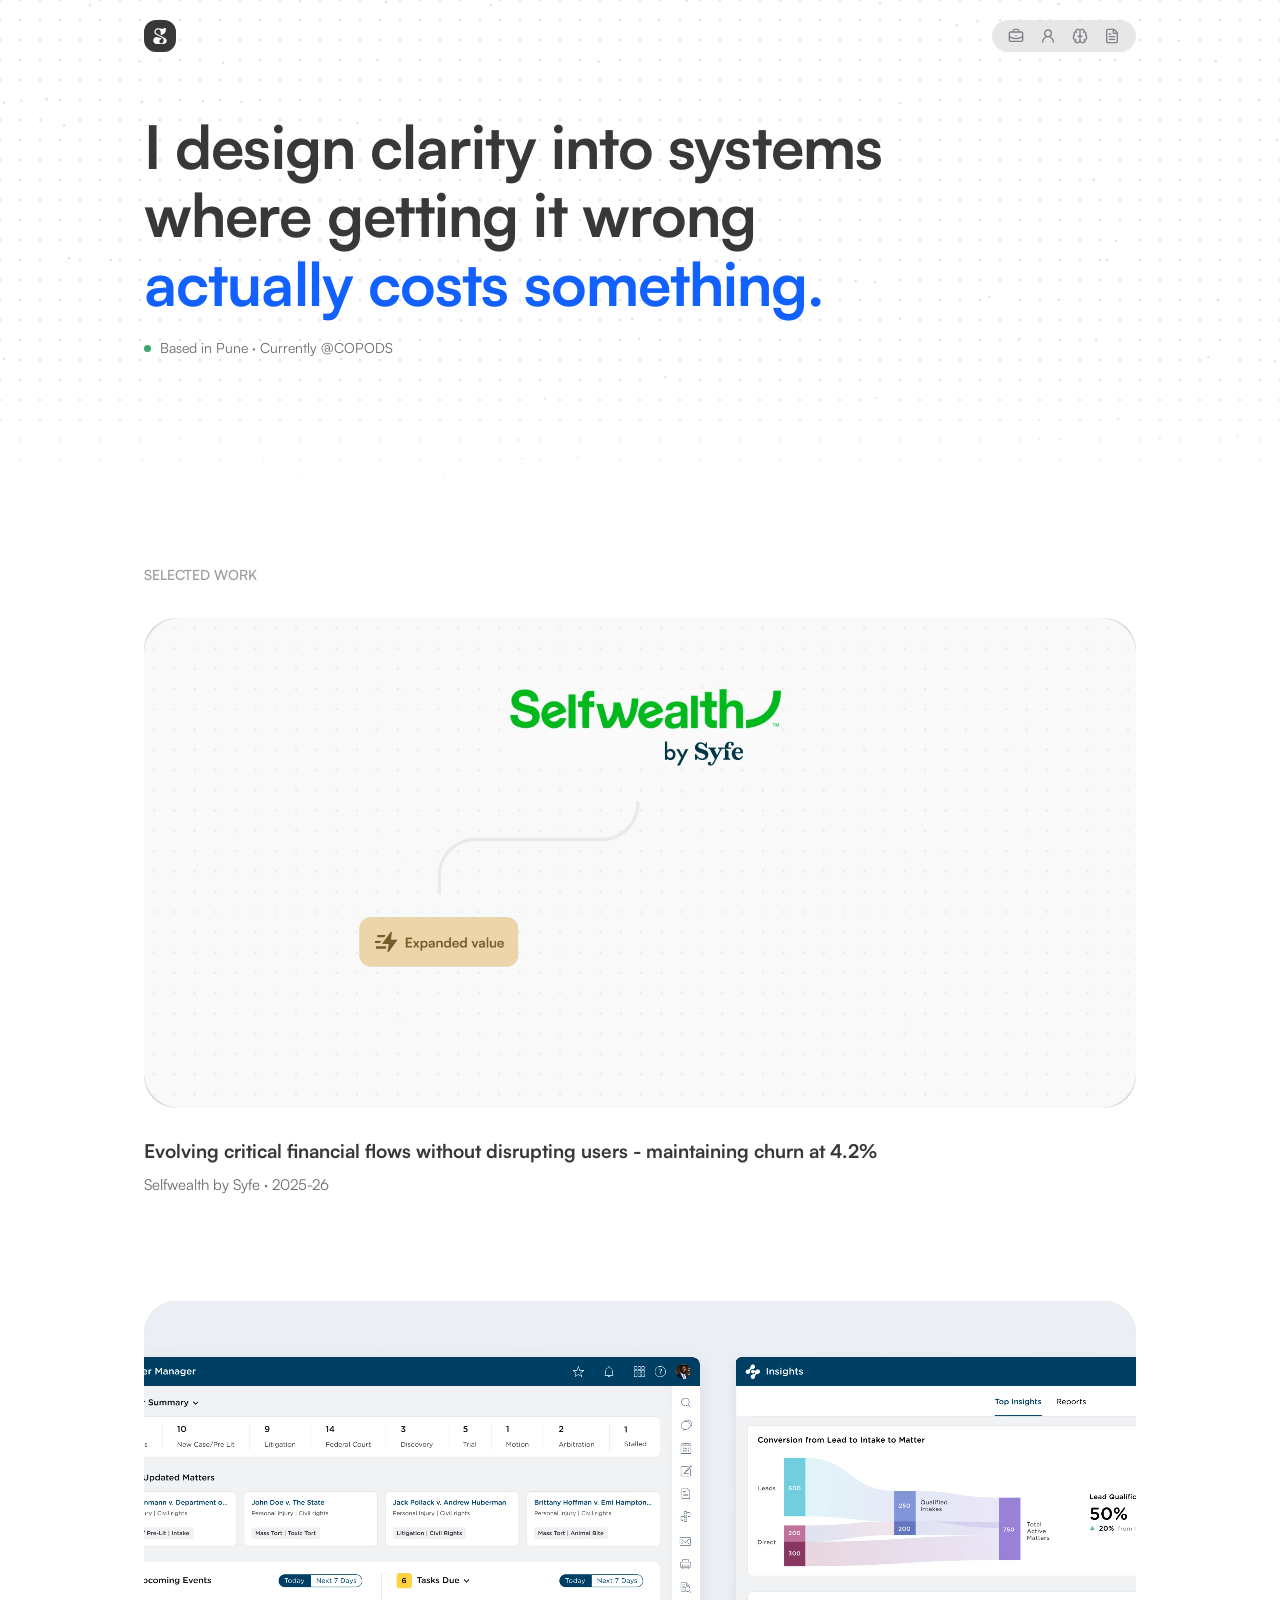
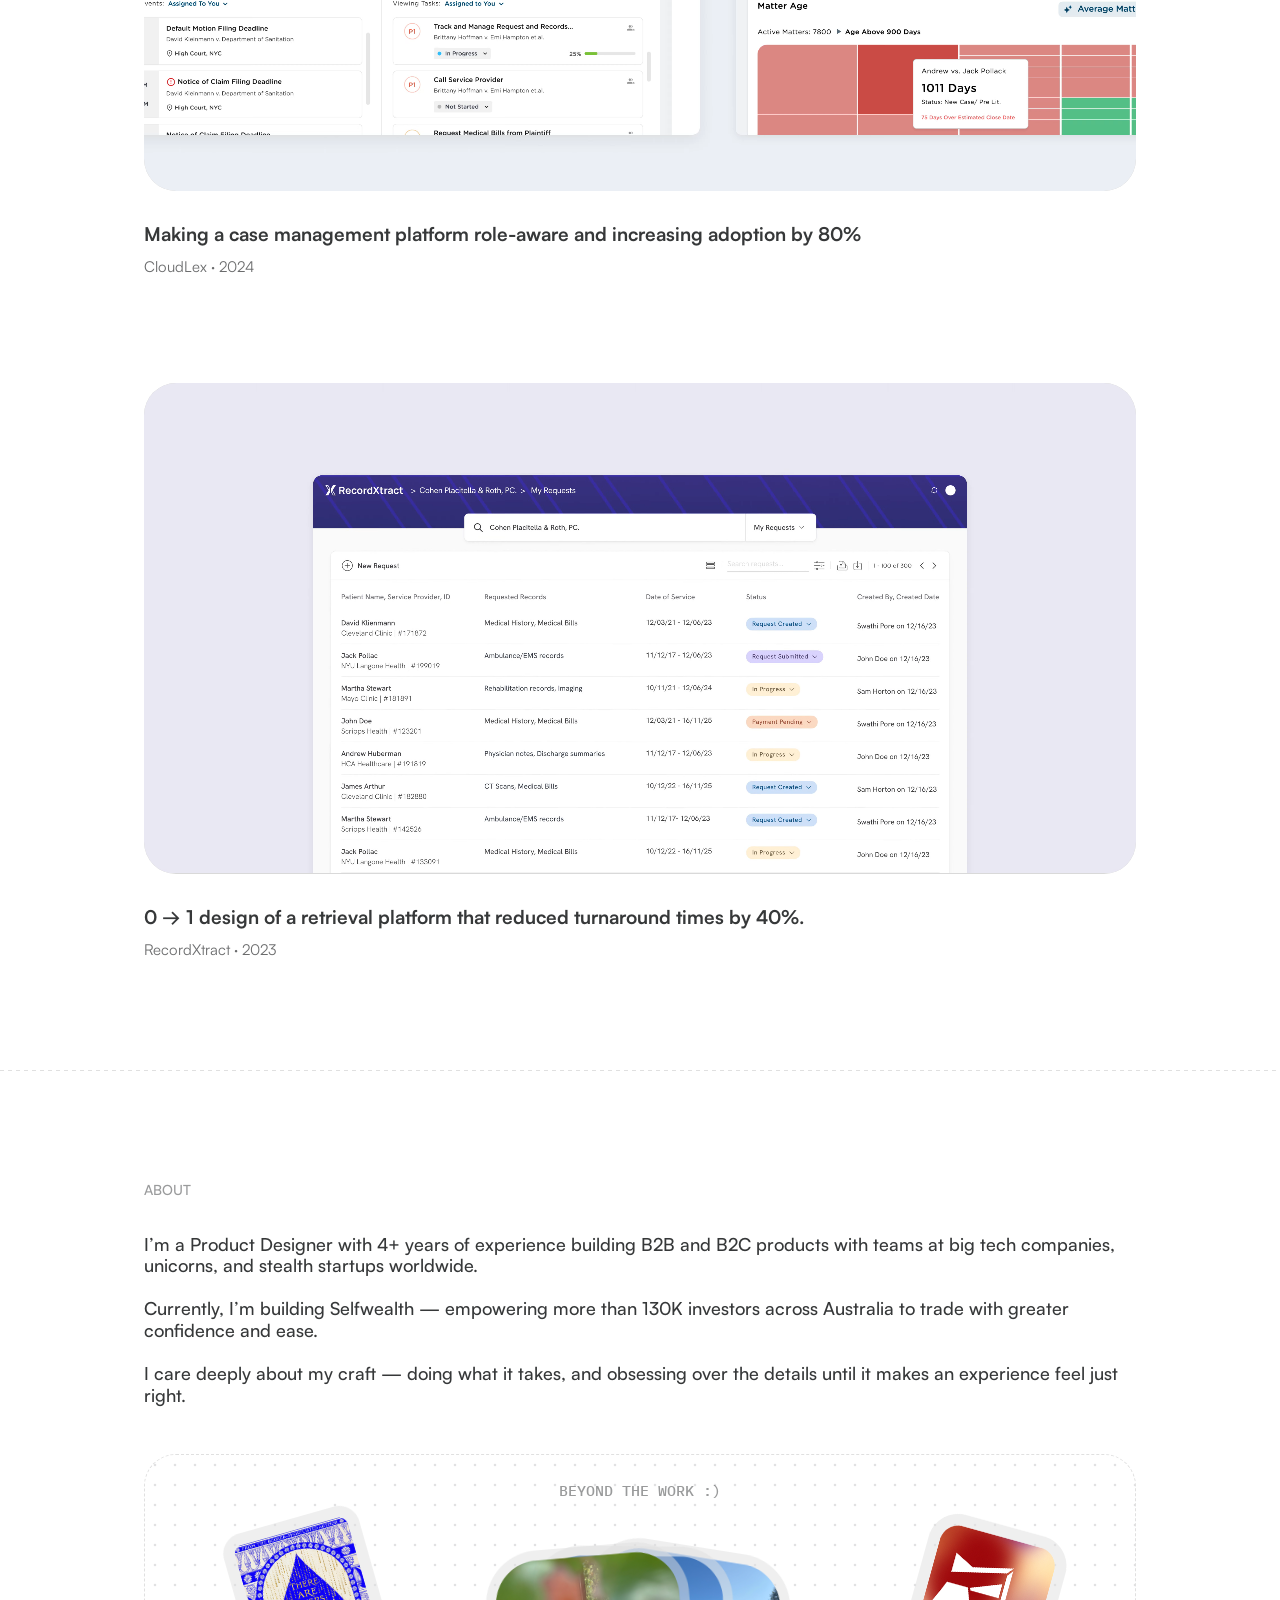
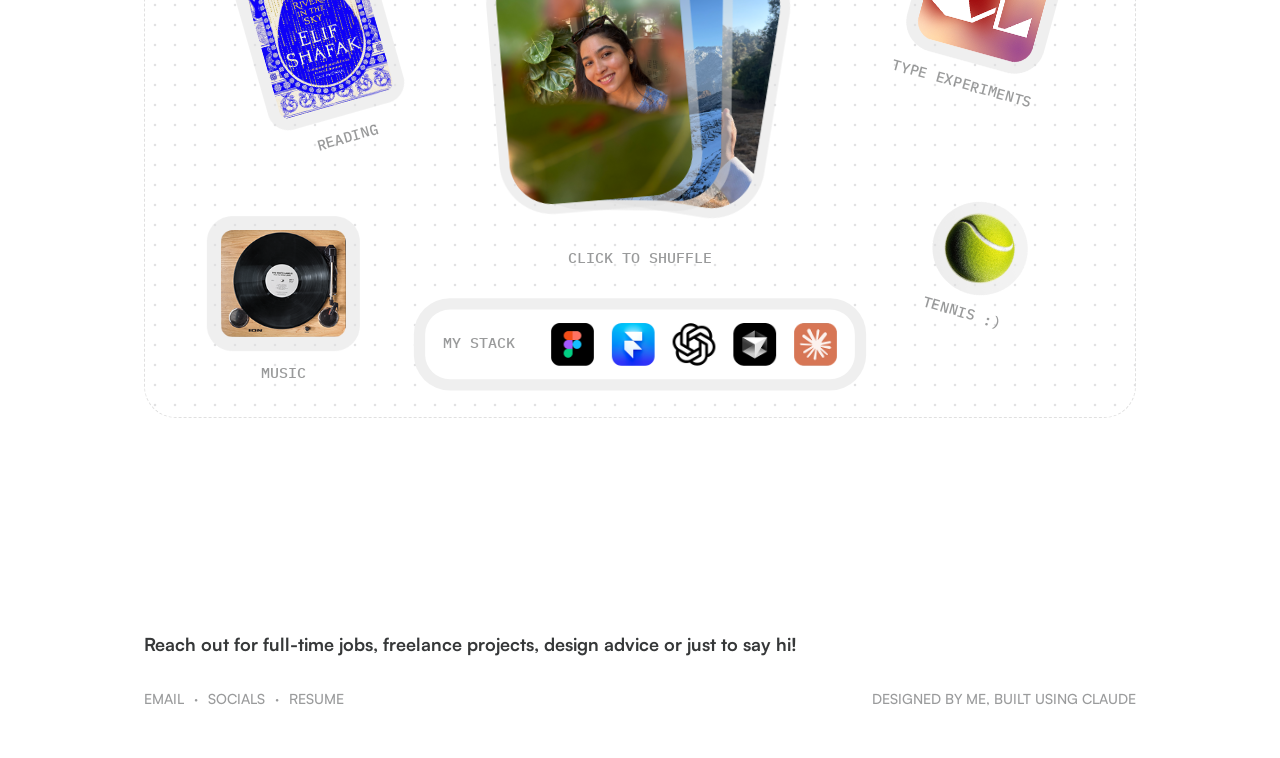
==== index.html @ 1f6ed62f "Initial commit: portfolio site as deployed Snapshot of the static site (index, case studies, beliefs" ====
<!DOCTYPE html>
<html lang="en">
<head>
<meta charset="UTF-8">
<meta name="viewport" content="width=device-width, initial-scale=1.0">
<title>Sumaiya Deshpande — Product Designer</title>
<meta name="description" content="Product designer with 4+ years across WealthTech, LegalTech, Healthcare and Generative AI. Selected work and beliefs.">
<link rel="stylesheet" href="style.css">
<link rel="preconnect" href="https://fonts.googleapis.com">
<link rel="preconnect" href="https://fonts.gstatic.com" crossorigin>
<link href="https://fonts.googleapis.com/css2?family=IBM+Plex+Mono:wght@500&display=swap" rel="stylesheet">
<style>
  /* ---- Hero ---- */
  .hero-field{
    position: relative;
    overflow: hidden;
  }
  #dotfield{
    position: absolute;
    inset: 0;
    width: 100%;
    height: 100%;
    display: block;
    pointer-events: none;
  }
  .hero-field .site-nav,
  .hero{ position: relative; }

  /* 180px bottom padding gives the dot dissolve room to finish in empty space
     above "Selected work" — with the divider gone, the fade IS the section break. */
  .hero{ padding: 40px 0 180px; }

  .hero-headline{
    font-family: var(--font-display);
    font-weight: 700;
    font-size: clamp(34px, 5.2vw, 60px);
    line-height: 1.14;
    letter-spacing: -0.015em;
    animation: hero-in 0.8s var(--ease) 0.55s both;
  }
  @media (max-width: 640px){
    .hero-headline br.force-break{ display: none; }
  }
  .hero-headline .accent-line{ color: var(--accent); }

  .hero-status{
    margin-top: 20px;
    display: flex;
    align-items: center;
    gap: 9px;
    font-family: var(--font-sans);
    font-size: 14px;
    color: var(--ink-secondary);
    animation: hero-in 0.8s var(--ease) 0.72s both;
  }
  .hero-status .dot{
    width: 7px; height: 7px; border-radius: 50%;
    background: var(--status-online);
    flex: none;
    animation: hero-status-pulse 3.2s ease-out 1.6s infinite;
  }

  @keyframes hero-in{
    from{ opacity: 0; transform: translateY(10px); }
    to{ opacity: 1; transform: translateY(0); }
  }
  @keyframes hero-status-pulse{
    0%{ box-shadow: 0 0 0 0 rgba(58,167,109,.5); }
    70%{ box-shadow: 0 0 0 8px rgba(58,167,109,0); }
    100%{ box-shadow: 0 0 0 0 rgba(58,167,109,0); }
  }

  /* ---- Selected work ---- */
  .section{ padding: var(--sp-7) 0; }
  .section-first{ padding-top: 0; }
  /* With the divider gone, .hero's own 180px bottom padding is the section break —
     24px here keeps the dot-field dissolve reading as continuous instead of a big gap. */
  #work.section{ padding-top: 24px; }
  /* Exact spec pulled via get_design_context on node 420:1208 (2026-09-12): the contact
     heading and the footer row below it are one 16px-gapped unit — this section's own
     generic .section bottom padding (108px) was stacking with .site-footer's top padding
     instead. */
  .contact-block.section{ padding-bottom: 0; }
  .section-label{ margin-bottom: var(--sp-4); }

  .work-list{ display: flex; flex-direction: column; gap: 104px; }
  .work-card-media{
    position: relative;
    aspect-ratio: 880 / 435;
    width: 100%;
    border-radius: 32px;
    background: var(--placeholder-bg);
    overflow: hidden;
    transition: transform 0.5s var(--ease);
  }
  a.work-card:hover .work-card-media{ transform: scale(1.01); }
  .work-card-media > svg, .work-card-media > video{ width: 100%; height: 100%; transition: filter 0.4s var(--ease); }
  .work-card-media > video{ display: block; border-radius: 32px; }

  /* NDA-protected work: the cover art blurs on hover with a small badge staying sharp over it —
     reads like one element of the mockup itself got redacted, not a generic overlay. The > svg
     selectors (here and above) matter: without them, this also blurs the lock icon nested
     inside .work-card-nda-badge, since it's an svg too, just not the cover art. */
  .work-card--nda:hover .work-card-media > svg, .work-card--nda:hover .work-card-media > video{ filter: blur(3px); }
  .work-card-nda-badge{
    position: absolute;
    top: 50%; left: 50%;
    transform: translate(-50%, -50%) translateY(6px);
    display: flex; flex-direction: column; align-items: center; gap: 10px;
    padding: 16px 22px;
    background: var(--paper);
    border: 1px solid var(--line-strong);
    border-radius: 14px;
    box-shadow: 0 12px 32px rgba(0,0,0,0.12);
    white-space: nowrap;
    opacity: 0;
    pointer-events: none;
    transition: opacity 0.3s var(--ease), transform 0.3s var(--ease);
  }
  .work-card-nda-badge svg{ width: 18px; height: 18px; color: var(--ink); flex: none; }
  .work-card-nda-badge span{
    font-family: var(--font-sans); font-weight: 700; font-size: 11.5px; letter-spacing: 0.14em;
    text-transform: uppercase; color: var(--ink);
  }
  .work-card--nda:hover .work-card-nda-badge{
    opacity: 1;
    transform: translate(-50%, -50%) translateY(0);
  }
  .work-card-info{ margin-top: 28px; }
  .work-name{
    display: block;
    font-size: 19px;
    font-weight: 700;
    font-family: var(--font-display);
    color: var(--ink);
  }
  .work-outcome{
    font-size: 15px;
    color: var(--ink-secondary);
    margin-top: 6px;
  }
  .work-card.is-soon{ opacity: 0.55; pointer-events: none; }

  /* ---- About ----
     Node 360:3754 (2026-09-06) confirmed this eyebrow at 14px/Medium/ink-50% — now the shared
     .eyebrow base rule (see style.css, node 420:1016) matches this exactly, so no override
     is needed here any more. */
  /* Exact spec pulled via get_design_context on node 360:3758 / 420:413 (2026-09-06,
     2026-09-12): Satoshi Medium, 18px, line-height 1.2, full container width (size-full,
     no line-length cap) — was shipped at 24px/1.5 with a 72ch cap, both bigger/looser and
     narrower than spec. */
  .about-intro p{ color: var(--ink); font-size: 18px; font-weight: 500; line-height: 1.2; }
  .about-intro p + p{ margin-top: 1.2em; }

  /* ---- About board (moodboard panel) ----
     Exact spec pulled via get_design_context on node 420:408 (2026-09-12): an 880x500
     dashed-bordered panel (0.5px #E0E0E0, 32px radius), with photos pinned at exact
     rotations/positions, a "MY STACK" icon pill, and a click-to-shuffle photo stack.
     880/500 is a proportions reference, not a hard cap — same pattern as .work-card-media's
     aspect-ratio:880/435 with width:100%, so this panel fills the full content column exactly
     like the work cards above it, rather than sitting narrower than them past 880px viewports.
     Children are laid out on a fixed 880x500 canvas (matching Figma's own px values exactly)
     and the whole canvas is scaled up/down together via container-query units so it stays
     pixel-faithful in proportion at any rendered width. The interior grid uses the same subtle
     dot pattern as the hero's dot field (small ink dots at low opacity, 20px spacing) rather
     than Figma's literal dashed-line grid — a deliberate deviation, per user request, to feel
     less busy than a continuous dashed grid. */
  .about-board-wrap{
    position: relative;
    margin-top: var(--sp-5);
    width: 100%;
    aspect-ratio: 880 / 500;
    border-radius: 32px;
    border: 0.5px dashed var(--line);
    background-color: var(--paper);
    background-image: url('images/about/dot-tile.svg');
    background-repeat: repeat;
    overflow: hidden;
  }
  .about-board-title{
    position: absolute;
    left: 50%; top: 21.75px;
    transform: translateX(-50%);
    font-family: var(--font-mono);
    font-weight: 500;
    font-size: 13px;
    color: var(--ink);
    opacity: .5;
    text-align: center;
    white-space: nowrap;
  }
  /* Scaled via JS (script.js), not CSS container-query units — cqw inside a transform's
     calc() silently no-ops in some engines, which left the canvas stuck at its native 880px
     width (flush-left in a wider wrap) instead of filling it, throwing every "centered"
     element off by half the leftover gap. A resize-driven inline transform is unambiguous. */
  .about-board{
    position: absolute;
    top: 0; left: 0;
    width: 880px;
    height: 500px;
    transform-origin: top left;
  }
  .about-pin{
    position: absolute;
    display: flex;
    flex-direction: column;
    align-items: center;
    gap: 10px;
  }
  /* These pin photos are pre-styled "sticker" assets (own rounded card + shadow already
     baked in) — no CSS border/radius/crop, shown at their native aspect ratio. Scaling on
     hover works without fighting the pin's own rotate() because the photo itself carries no
     base transform — it just grows within its already-tilted parent's coordinate space. */
  .about-pin-photo{ flex-shrink: 0; transition: transform 0.25s var(--ease); }
  .about-pin-photo img{ display: block; width: 100%; height: auto; }
  .about-pin:hover .about-pin-photo{ transform: scale(1.08); }
  .about-pin-label{
    font-family: var(--font-mono);
    font-weight: 500;
    font-size: 13px;
    color: var(--ink);
    opacity: .5;
    text-align: center;
    white-space: nowrap;
  }

  .about-pin--reading{ left: 67.75px; top: 48.75px; width: 171.133px; height: 216.56px; transform: rotate(-15.84deg); justify-content: flex-end; }
  .about-pin--reading .about-pin-photo{ width: 125px; }

  .about-pin--type{ left: 661.75px; top: -1.25px; width: 180.556px; height: 218.938px; transform: rotate(15.39deg); justify-content: flex-end; }
  .about-pin--type .about-pin-photo{ width: 126px; }

  .about-pin--music{ left: 54.75px; top: 320.75px; }
  .about-pin--music .about-pin-photo{ width: 136px; }

  .about-pin--tennis{ left: 688.75px; top: 299.75px; width: 101.675px; height: 119.623px; transform: rotate(16.29deg); gap: 8px; justify-content: flex-end; }
  .about-pin--tennis .about-pin-photo{ width: 85px; }
  .about-pin--tennis .about-pin-label{ white-space: nowrap; }

  /* Exact spec pulled via get_design_context on node 430:43277 (2026-09-12): all 3 photos fan
     out simultaneously (not a 2-card overlap) at fixed rotations/offsets, with the "PHOTO X/3"
     label reflecting whichever photo currently sits in the front slot. Centered via
     left:50%/transform (not Figma's raw px), matching .about-stack-pill below it. No CSS
     border/radius/crop on the cards — same "already-styled sticker" treatment as the hobby
     pin photos, per direct instruction, overriding Figma's own border-and-crop spec (which
     was authored around a different, unstyled source asset).
     Figma positions the OUTER (larger, unrotated) bounding box at each left/top, then centers
     the smaller true-size card inside it before rotating — collapsing that into "position the
     card itself at left/top" (what shipped first) visually exaggerates the fan, since a wider
     box rotated the same number of degrees swings its corners further. This reinstates that
     nested outer-box + centered-inner-card structure with Figma's exact numbers, matching the
     established pattern for every other rotated element on this site. */
  .about-photo-stack{
    position: absolute;
    left: 50%; top: 53px;
    transform: translateX(-50%);
    display: flex; flex-direction: column; align-items: center; gap: 4px;
    background: none; border: none; padding: 0; margin: 0;
    font: inherit; cursor: pointer;
  }
  .about-photo-stack-cards{ position: relative; width: 302px; height: 292px; }
  /* Each card keeps a fixed photo identity (data-photo, set once in HTML) and simply carries a
     different slot class over time — shuffling re-assigns which element has --front/--mid/--back
     rather than swapping the img src underneath a fixed set of slots. Because left/top/width/
     height/rotate are all real transitions here, that class swap makes the actual card glide
     to its new slot (and the mover-to-front one naturally passes over the others, the
     mover-to-back one naturally passes under, since z-index flips the instant the class
     changes) — a real physical reorder instead of an in-place wobble over a src swap, which
     also sidesteps a specificity bug the wobble had: :hover (3 class-selectors) beat the old
     .is-shuffling rule (2 class-selectors) while the cursor stayed over the button, so the
     shuffle pose only appeared once the pointer moved away — a delayed "bounce" that had
     nothing to do with the actual click. Hover here is just a plain scale, so it can't collide. */
  .about-photo-stack-card{
    position: absolute;
    display: flex; align-items: center; justify-content: center;
    transition: left 0.5s var(--ease), top 0.5s var(--ease), width 0.5s var(--ease), height 0.5s var(--ease);
  }
  .about-photo-stack-card img{
    display: block;
    transform: rotate(var(--rotate));
    transition: transform 0.5s var(--ease);
  }
  .about-photo-stack-card--front{ left: 0px; top: 7.21px; width: 220.935px; height: 275.937px; z-index: 3; }
  .about-photo-stack-card--front img{ width: 180.645px; --rotate: -4.77deg; }
  .about-photo-stack-card--mid{ left: 41px; top: 13.99px; width: 203.043px; height: 262.547px; z-index: 2; }
  .about-photo-stack-card--mid img{ width: 180.645px; --rotate: 0.67deg; }
  .about-photo-stack-card--back{ left: 63.09px; top: 0; width: 239.222px; height: 291.458px; z-index: 1; }
  .about-photo-stack-card--back img{ width: 182.609px; --rotate: 9.13deg; }
  .about-photo-stack:hover .about-photo-stack-card img{ transform: rotate(var(--rotate)) scale(1.03); }

  .about-stack-pill{
    position: absolute;
    left: 50%; top: 393.75px;
    transform: translateX(-50%);
    display: flex; align-items: center; gap: 32px;
    background: var(--paper);
    border: 10px solid rgba(224,224,224,.5);
    border-radius: 32px;
    padding: 12px 16px;
  }
  .about-stack-icons{ display: flex; align-items: center; gap: 16px; }
  .about-stack-icon-wrap{ width: 38px; height: 38px; flex-shrink: 0; display: block; transition: transform 0.2s var(--ease); }
  .about-stack-icon-wrap img{ display: block; width: 100%; height: 100%; }
  .about-stack-icon-wrap:hover{ transform: scale(1.12); }

  @media (max-width: 640px){
    .about-board-wrap{ aspect-ratio: 3 / 4; }
    .about-board{ top: 50%; margin-top: -250px; }
  }
</style>
</head>
<body>

<div class="hero-field">
<canvas id="dotfield" aria-hidden="true"></canvas>

<nav class="site-nav">
  <div class="wrap site-nav-inner">
  <a class="site-logo" href="index.html" aria-label="Sumaiya Deshpande — Home">
    <svg width="32" height="32" viewBox="0 0 32 32" fill="none" aria-hidden="true"><rect width="32" height="32" rx="12" fill="#363839"></rect><path d="M21.8545 8H19.7681C19.5183 8 19.4243 8.32693 19.6359 8.45962C19.8637 8.60244 19.7345 8.95493 19.4684 8.91672L14.41 8.1906C10.4739 7.70347 8.83404 13.0648 12.3692 14.8629L18.0747 17.7649C19.593 18.5371 20.1498 20.4269 19.2929 21.899L18.9988 22.4042C18.6499 23.0036 18.0087 23.3723 17.3152 23.3723C15.3957 23.3723 14.6331 20.8892 16.2218 19.8119L17.4304 18.9923C17.729 18.7898 17.6519 18.3302 17.3036 18.2362L13.5926 17.2346C11.405 16.6442 9.25351 18.292 9.25351 20.5579C9.25351 22.4589 10.7946 24 12.6957 24H19.5456C20.9242 24 22.1479 23.1172 22.5827 21.8089C23.0832 20.3029 22.4045 18.6576 20.9878 17.9425L14.129 14.4804L12.8562 13.7491C11.9553 13.2313 11.5022 12.1826 11.7429 11.1717C11.9724 10.2078 12.7827 9.49208 13.7675 9.38333L13.8785 9.37107C15.2969 9.21444 16.5592 10.2727 16.6526 11.6966L16.8398 14.5528C16.8543 14.7745 17.039 14.9488 17.2605 14.9316C19.8708 14.7283 21.9156 12.5275 21.8797 9.86479L21.8545 8Z" fill="white"></path></svg>
  </a>
  <div class="nav-pill">
    <a href="index.html#work" aria-label="Work">
      <svg width="16" height="16" viewBox="0 0 16 16" fill="none" aria-hidden="true"><path d="M8.00006 7.99792H8.00673M10.6667 3.99792V2.66458C10.6667 2.31096 10.5263 1.97182 10.2762 1.72177C10.0262 1.47173 9.68702 1.33125 9.3334 1.33125H6.66673C6.31311 1.33125 5.97397 1.47173 5.72392 1.72177C5.47387 1.97182 5.3334 2.31096 5.3334 2.66458V3.99792M14.6667 8.66458C12.6886 9.97057 10.3704 10.6668 8.00006 10.6668C5.6297 10.6668 3.31154 9.97057 1.3334 8.66458M2.66673 3.99792H13.3334C14.0698 3.99792 14.6667 4.59487 14.6667 5.33125V11.9979C14.6667 12.7343 14.0698 13.3313 13.3334 13.3313H2.66673C1.93035 13.3313 1.3334 12.7343 1.3334 11.9979V5.33125C1.3334 4.59487 1.93035 3.99792 2.66673 3.99792Z" stroke="#7F8188" stroke-width="1.33333" stroke-linecap="round" stroke-linejoin="round"></path></svg>
    </a>
    <a href="index.html#about" aria-label="About">
      <svg width="16" height="16" viewBox="0 0 16 16" fill="none" aria-hidden="true"><path d="M8.00003 8.66667C9.84098 8.66667 11.3334 7.17428 11.3334 5.33333C11.3334 3.49238 9.84098 2 8.00003 2C6.15908 2 4.6667 3.49238 4.6667 5.33333C4.6667 7.17428 6.15908 8.66667 8.00003 8.66667ZM8.00003 8.66667C9.41452 8.66667 10.7711 9.22857 11.7713 10.2288C12.7715 11.229 13.3334 12.5855 13.3334 14M8.00003 8.66667C6.58554 8.66667 5.22899 9.22857 4.2288 10.2288C3.2286 11.229 2.6667 12.5855 2.6667 14" stroke="#7F8188" stroke-width="1.33333" stroke-linecap="round" stroke-linejoin="round"></path></svg>
    </a>
    <a href="beliefs.html" aria-label="Beliefs">
      <svg width="16" height="16" viewBox="0 0 16 16" fill="none" aria-hidden="true"><path d="M7.99985 11.998V3.33134M7.99985 11.998C8.00024 12.3625 8.07535 12.7231 8.22054 13.0574C8.36573 13.3917 8.57793 13.6927 8.84401 13.9418C9.1101 14.191 9.42443 14.3829 9.76759 14.5057C10.1108 14.6286 10.4755 14.6798 10.8392 14.6562C11.2029 14.6326 11.558 14.5347 11.8824 14.3685C12.2068 14.2023 12.4937 13.9714 12.7253 13.69C12.957 13.4086 13.1285 13.0826 13.2293 12.7324C13.33 12.3821 13.3579 12.0148 13.3112 11.6533M7.99985 11.998C7.99946 12.3625 7.92435 12.7231 7.77916 13.0574C7.63397 13.3917 7.42178 13.6927 7.15569 13.9418C6.8896 14.191 6.57527 14.3829 6.23211 14.5057C5.88895 14.6286 5.52423 14.6798 5.1605 14.6562C4.79677 14.6326 4.44174 14.5347 4.11733 14.3685C3.79292 14.2023 3.50603 13.9714 3.27437 13.69C3.04272 13.4086 2.87121 13.0826 2.77044 12.7324C2.66968 12.3821 2.6418 12.0148 2.68852 11.6533M7.99985 3.33134C7.99984 3.02455 8.0704 2.72188 8.20608 2.44673C8.34176 2.17158 8.53891 1.93133 8.7823 1.74457C9.02568 1.55781 9.30877 1.42954 9.60965 1.36968C9.91054 1.30983 10.2212 1.32 10.5175 1.3994C10.8138 1.4788 11.0879 1.62531 11.3186 1.82759C11.5492 2.02987 11.7302 2.2825 11.8476 2.56593C11.965 2.84937 12.0156 3.15601 11.9956 3.46213C11.9755 3.76826 11.8853 4.06566 11.7319 4.33134M7.99985 3.33134C7.99986 3.02455 7.9293 2.72188 7.79362 2.44673C7.65795 2.17158 7.46079 1.93133 7.21741 1.74457C6.97402 1.55781 6.69094 1.42954 6.39005 1.36968C6.08916 1.30983 5.77854 1.32 5.48221 1.3994C5.18588 1.4788 4.91179 1.62531 4.68114 1.82759C4.45049 2.02987 4.26946 2.2825 4.15207 2.56593C4.03468 2.84937 3.98406 3.15601 4.00414 3.46213C4.02422 3.76826 4.11445 4.06566 4.26785 4.33134M9.99985 8.66467C9.42305 8.49606 8.91641 8.14509 8.55585 7.66434C8.19529 7.18359 8.00021 6.59894 7.99985 5.998C7.99949 6.59894 7.80442 7.18359 7.44385 7.66434C7.08329 8.14509 6.57665 8.49606 5.99985 8.66467M11.9979 3.41467C12.3897 3.51543 12.7535 3.70404 13.0617 3.96621C13.3699 4.22839 13.6144 4.55725 13.7766 4.9279C13.9389 5.29855 14.0147 5.70127 13.9983 6.10555C13.9818 6.50983 13.8736 6.90507 13.6819 7.26134M11.9999 11.998C12.5869 11.998 13.1574 11.8043 13.6231 11.4469C14.0888 11.0896 14.4236 10.5885 14.5755 10.0215C14.7275 9.45453 14.6881 8.85324 14.4634 8.31092C14.2388 7.76859 13.8415 7.31553 13.3332 7.02201M3.99985 11.998C3.41285 11.998 2.84226 11.8043 2.37656 11.4469C1.91087 11.0896 1.5761 10.5885 1.42417 10.0215C1.27224 9.45453 1.31164 8.85324 1.53626 8.31092C1.76088 7.76859 2.15817 7.31553 2.66652 7.02201M4.00185 3.41467C3.60999 3.51543 3.24619 3.70404 2.93801 3.96621C2.62982 4.22839 2.38534 4.55725 2.22308 4.9279C2.06082 5.29855 1.98502 5.70127 2.00144 6.10555C2.01786 6.50983 2.12606 6.90507 2.31785 7.26134" stroke="#7F8188" stroke-width="1.33333" stroke-linecap="round" stroke-linejoin="round"></path></svg>
    </a>
    <a href="resume.pdf" target="_blank" rel="noopener" aria-label="Resume">
      <svg width="16" height="16" viewBox="0 0 16 16" fill="none" aria-hidden="true"><path d="M9.33327 1.33125H3.99994C3.64631 1.33125 3.30717 1.47173 3.05713 1.72178C2.80708 1.97182 2.6666 2.31096 2.6666 2.66459V13.3313C2.6666 13.6849 2.80708 14.024 3.05713 14.2741C3.30717 14.5241 3.64631 14.6646 3.99994 14.6646H11.9999C12.3536 14.6646 12.6927 14.5241 12.9427 14.2741C13.1928 14.024 13.3333 13.6849 13.3333 13.3313V5.33125M9.33327 1.33125C9.5443 1.33091 9.75332 1.37232 9.94829 1.4531C10.1433 1.53388 10.3203 1.65242 10.4693 1.80192L12.8613 4.19392C13.0112 4.34292 13.13 4.52015 13.2111 4.71536C13.2921 4.91057 13.3336 5.1199 13.3333 5.33125M9.33327 1.33125V4.66459C9.33327 4.8414 9.40351 5.01097 9.52853 5.13599C9.65356 5.26101 9.82312 5.33125 9.99994 5.33125L13.3333 5.33125M6.6666 5.99792H5.33327M10.6666 8.66459H5.33327M10.6666 11.3313H5.33327" stroke="#7F8188" stroke-width="1.33333" stroke-linecap="round" stroke-linejoin="round"></path></svg>
    </a>
  </div>
  </div>
</nav>

<header class="hero" id="hero">
  <div class="wrap">
    <h1 class="hero-headline">I design clarity into systems <br class="force-break">where getting it wrong <br class="force-break"><span class="accent-line">actually costs something.</span></h1>
    <div class="hero-status">
      <span class="dot" aria-hidden="true"></span>
      <span>Based in Pune &#183; Currently @COPODS</span>
    </div>
  </div>
</header>
</div>

<main>
  <section class="section" id="work">
    <div class="wrap">
      <p class="eyebrow section-label">Selected work</p>

      <div class="work-list">
        <a href="selfwealth.html" class="work-card work-card--nda reveal">
          <div class="work-card-media">
            <video src="videos/selfwealth-intro-animation.webm" autoplay muted loop playsinline preload="auto" aria-hidden="true"></video>
            <span class="work-card-nda-badge" aria-hidden="true">
              <svg viewBox="0 0 24 24" fill="none" xmlns="http://www.w3.org/2000/svg"><rect x="5" y="11" width="14" height="10" rx="2" stroke="currentColor" stroke-width="2"/><path d="M8 11V7a4 4 0 0 1 8 0v4" stroke="currentColor" stroke-width="2"/></svg>
              <span>Under NDA</span>
            </span>
          </div>
          <div class="work-card-info">
            <span class="work-name">Evolving critical financial flows without disrupting users - maintaining churn at 4.2%</span>
            <p class="work-outcome">Selfwealth by Syfe &middot; 2025-26</p>
          </div>
        </a>

        <a href="work-cloudlex.html" class="work-card reveal">
          <div class="work-card-media">
            <video src="videos/cloudlex-intro-splash.webm" autoplay muted loop playsinline preload="auto" aria-hidden="true"></video>
          </div>
          <div class="work-card-info">
            <span class="work-name">Making a case management platform role-aware and increasing adoption by 80%</span>
            <p class="work-outcome">CloudLex &middot; 2024</p>
          </div>
        </a>

        <a href="recordxtract.html" class="work-card reveal">
          <div class="work-card-media">
            <video src="videos/recordxtract-intro-splash.webm" autoplay muted loop playsinline preload="auto" aria-hidden="true"></video>
          </div>
          <div class="work-card-info">
            <span class="work-name">0 → 1 design of a retrieval platform that reduced turnaround times by 40%.</span>
            <p class="work-outcome">RecordXtract &middot; 2023</p>
          </div>
        </a>
      </div>
    </div>
  </section>

  <div class="divider"></div>

  <section class="section" id="about">
    <div class="wrap">
      <p class="eyebrow section-label">About</p>
      <div class="about-intro reveal">
        <p>I&rsquo;m a Product Designer with 4+ years of experience building B2B and B2C products with teams at big tech companies, unicorns, and stealth startups worldwide.</p>
        <p>Currently, I&rsquo;m building Selfwealth — empowering more than 130K investors across Australia to trade with greater confidence and ease.</p>
        <p>I care deeply about my craft — doing what it takes, and obsessing over the details until it makes an experience feel just right.</p>
      </div>
      <div class="about-board-wrap reveal">
        <div class="about-board">
          <p class="about-board-title">BEYOND THE WORK :)</p>

          <div class="about-pin about-pin--reading">
            <div class="about-pin-photo"><img src="images/about/reading-book.png" alt="Book cover: There Are Rivers in the Sky by Elif Shafak" draggable="false"></div>
            <p class="about-pin-label">READING</p>
          </div>

          <div class="about-pin about-pin--type">
            <div class="about-pin-photo"><img src="images/about/type-experiments.png" alt="A type-experiment mark" draggable="false"></div>
            <p class="about-pin-label">TYPE EXPERIMENTS</p>
          </div>

          <div class="about-pin about-pin--music">
            <div class="about-pin-photo"><img src="images/about/music-vinyl.png" alt="A record player" draggable="false"></div>
            <p class="about-pin-label">MUSIC</p>
          </div>

          <div class="about-pin about-pin--tennis">
            <div class="about-pin-photo"><img src="images/about/tennis-photo.png" alt="A tennis ball" draggable="false"></div>
            <p class="about-pin-label">TENNIS :)</p>
          </div>

          <button type="button" class="about-photo-stack" id="aboutPhotoShuffle">
            <span class="about-photo-stack-cards">
              <span class="about-photo-stack-card about-photo-stack-card--back" data-photo="3"><img src="images/about/shuffle-photo-3.png" alt="" draggable="false"></span>
              <span class="about-photo-stack-card about-photo-stack-card--mid" data-photo="2"><img src="images/about/shuffle-photo-2.png" alt="" draggable="false"></span>
              <span class="about-photo-stack-card about-photo-stack-card--front" data-photo="1"><img src="images/about/shuffle-photo-1.png" alt="A personal photo" draggable="false"></span>
            </span>
            <span class="about-pin-label">CLICK TO SHUFFLE</span>
          </button>

          <div class="about-stack-pill">
            <p class="about-pin-label">MY STACK</p>
            <div class="about-stack-icons">
              <span class="about-stack-icon-wrap"><img src="images/about/stack-figma.png" alt="Figma" draggable="false"></span>
              <span class="about-stack-icon-wrap"><img src="images/about/stack-framer.png" alt="Framer" draggable="false"></span>
              <span class="about-stack-icon-wrap"><img src="images/about/stack-chatgpt.png" alt="ChatGPT" draggable="false"></span>
              <span class="about-stack-icon-wrap"><img src="images/about/stack-cursor.png" alt="Cursor" draggable="false"></span>
              <span class="about-stack-icon-wrap"><img src="images/about/stack-claude.png" alt="Claude" draggable="false"></span>
            </div>
          </div>
        </div>
      </div>
    </div>
  </section>

  <section class="section contact-block">
    <div class="wrap">
      <p class="contact-heading reveal">Reach out for full-time jobs, freelance projects, design advice or just to say hi!</p>
    </div>
  </section>
</main>

<footer class="site-footer">
  <div class="wrap">
    <ul class="footer-links">
      <li><a href="mailto:sumaiyadeshpande@gmail.com">Email</a></li>
      <li>·</li>
      <li><a href="https://www.linkedin.com/in/sumaiyadeshpande" target="_blank" rel="noopener">Socials</a></li>
      <li>·</li>
      <li><a href="resume.pdf" target="_blank" rel="noopener">Resume</a></li>
    </ul>
    <p class="footer-note">Designed by me, built using Claude</p>
  </div>
</footer>

<script src="script.js"></script>
</body>
</html>
---- style.css ----
/* Hallmark · pre-emit critique: P5 H4 E4 S5 R4 V4
 * theme: custom (neutral grey accent, dashed-pill nav — see audit note below)
 * macrostructure: index = Dashed-pill Nav + Marquee Hero (inline morph blob) + Editorial Work Rail + About + Contact CTA + Footer
 *                  work-cloudlex, recordxtract = Case Study Long-form (shared .cs-* components) · beliefs = Numbered Manifesto
 * audit note: original stamp claimed a "tan accent" source screenshot; shipped tokens were neutral grey.
 *             Resolved 2026-09-06 against updated Figma spec (node 341-8665): accent is blue (#1261FE), not tan.
 * tokens locked below — no inline hex/rgb permitted outside this block. Case-study palette lives in its own
 * block below so every case study (CloudLex, RecordXtract, and future ones) draws from the same system.
 */
@font-face{ font-family:'Satoshi'; src:url('fonts/Satoshi-Regular.woff2') format('woff2'); font-weight:400; font-style:normal; font-display:swap; }
@font-face{ font-family:'Satoshi'; src:url('fonts/Satoshi-Medium.woff2') format('woff2'); font-weight:500; font-style:normal; font-display:swap; }
@font-face{ font-family:'Satoshi'; src:url('fonts/Satoshi-Bold.woff2') format('woff2'); font-weight:700; font-style:normal; font-display:swap; }
@font-face{ font-family:'Satoshi'; src:url('fonts/Satoshi-Black.woff2') format('woff2'); font-weight:900; font-style:normal; font-display:swap; }

:root{
  --paper: #FFFFFF;
  --paper-raised: #FFFFFF;
  --placeholder-bg: #D9D9D9;
  --ink: #363839;
  --ink-secondary: #6B6C6D;
  --ink-muted: #9A9B9C;
  --accent: #1261FE;
  --accent-soft: #EFEFEE;
  --accent-ink: #6B6C6D;
  --line: #E0E0E0;
  --line-strong: #D2D2D0;

  --font-display: 'Satoshi', -apple-system, sans-serif;
  --font-mono: 'IBM Plex Mono', ui-monospace, 'SF Mono', Menlo, monospace;
  --font-sans: 'Satoshi', -apple-system, BlinkMacSystemFont, 'Segoe UI', sans-serif;

  --container: 1120px;
  --gutter: clamp(24px, 5vw, 64px);
  --dur: 0.4s;
  --ease: cubic-bezier(0.22, 1, 0.36, 1);

  --sp-1: 8px;
  --sp-2: 16px;
  --sp-3: 24px;
  --sp-4: 32px;
  --sp-5: 48px;
  --sp-6: 64px;
  --sp-7: 108px;
  --sp-8: 150px;

  /* ---- Case-study palette (shared across every long-form case study) ---- */
  --case-navy: #2B3A67;
  --case-band-bg: #FAFAFA;
  --case-gap: 100px;

  --case-blue-bg: #EAF5FA;
  --case-blue-border: #8FC7E0;
  --case-purple-bg: #F5EEFC;
  --case-purple-border: #C9A9EA;
  --case-cyan-bg: #EFF8F8;
  --case-cyan-border: #94CDE9;

  --case-mint: #97DBB6;
  --case-mint-soft: #EAF5F0;
  --case-mint-border: #8FCBAE;
  --case-coral: #F49C9C;
  --case-coral-soft: #FBE7E7;
  --case-coral-border: #E8A3A3;

  --case-role-blue: #B4E6FD;
  --case-role-purple: #D7ABFF;
  --case-role-grey: #D5D5D5;
  --case-role-tan: #ECD5A5;
  --case-role-teal: #9CDDE6;

  /* Problem-flagging callouts: solid tint, no border — distinct from the dashed
     "solution" callouts, so a reader can tell at a glance which kind they're looking at. */
  --case-problem-bg: rgba(232,62,65,.25);
  --case-problem-line: rgba(232,62,65,.4);

  /* ---- Status / media (hero intro blob) ---- */
  --status-online: #3AA76D;
  --video-dark: #14212B;
}

*{ box-sizing: border-box; }
html{ scroll-behavior: smooth; overflow-x: clip; }
body{ overflow-x: clip; }
@media (prefers-reduced-motion: reduce){
  html{ scroll-behavior: auto; }
  *{ animation-duration: 0.01ms !important; animation-iteration-count: 1 !important; transition-duration: 0.01ms !important; scroll-behavior: auto !important; }
}

body{
  margin: 0;
  background: var(--paper);
  color: var(--ink);
  font-family: var(--font-sans);
  font-weight: 400;
  font-size: 16px;
  line-height: 1.6;
  -webkit-font-smoothing: antialiased;
}

a{ color: inherit; text-decoration: none; }
img{ max-width: 100%; display: block; }
button{ font-family: inherit; cursor: pointer; }

::selection{ background: var(--accent); color: var(--paper); }

:focus-visible{
  outline: 2px solid var(--accent);
  outline-offset: 3px;
}

.wrap{
  max-width: var(--container);
  margin: 0 auto;
  padding: 0 var(--gutter);
}

/* ---------- Type ---------- */
.mono{ font-family: var(--font-mono); }
/* Exact spec pulled via get_design_context on node 420:1016 (2026-09-12), checked globally:
   Satoshi Medium, 14px, no letter-spacing, ink at 50% opacity (== var(--ink-muted), confirmed
   equivalent) — was shipped at 13px with 0.02em tracking. This is the single spec for every
   eyebrow site-wide; the special-cased 14px/Regular/no-tracking override that used to exist for
   "Design principles"/"Learnings" headings (based on an earlier, narrower Figma reading) is
   removed below in favor of this one uniform rule. */
.eyebrow{
  font-family: var(--font-sans);
  font-weight: 500;
  font-size: 14px;
  letter-spacing: normal;
  color: var(--ink-muted);
  text-transform: uppercase;
}
h1,h2,h3{ margin: 0; font-weight: 700; font-family: var(--font-display); overflow-wrap: anywhere; min-width: 0; }
p{ margin: 0; }

/* ---------- Nav ----------
   Icon-only pill, right-aligned, pulled exactly via get_design_context on node 360:3874
   (2026-09-06) — logo left, pill right. No box-shadow (none in spec). Icons are Lucide
   briefcase-business/user-round/brain/file-text (NOT receipt-text — corrected from an
   earlier guess), 16x16, stroke #7F8188 baked into each asset. */
.site-nav-inner{
  display: flex;
  align-items: center;
  justify-content: space-between;
  padding: 20px var(--gutter);
}
.site-logo{
  display: inline-flex;
  flex-shrink: 0;
  width: 32px;
  height: 32px;
}
.site-logo svg{ width: 100%; height: 100%; display: block; }
.nav-pill{
  display: inline-flex;
  align-items: center;
  gap: 16px;
  padding: 8px 16px;
  border-radius: 999px;
  background: #E7E7E7;
}
.nav-pill a{
  display: inline-flex;
  transition: opacity var(--dur) var(--ease);
}
.nav-pill a:hover{ opacity: 0.6; }
.nav-pill svg{ width: 16px; height: 16px; display: block; }

/* ---------- Buttons / tags ---------- */
.tag{
  display: inline-flex;
  align-items: center;
  gap: 6px;
  font-family: var(--font-sans);
  font-weight: 500;
  font-size: 12px;
  padding: 5px 12px;
  border-radius: 100px;
  background: var(--accent-soft);
  color: var(--accent-ink);
}
.tag--muted{
  background: transparent;
  border: 1px solid var(--line-strong);
  color: var(--ink-secondary);
}
.btn{
  display: inline-flex;
  align-items: center;
  gap: 8px;
  font-family: var(--font-sans);
  font-weight: 700;
  font-size: 14px;
  color: var(--ink);
  border: 1px solid var(--line-strong);
  padding: 11px 18px;
  border-radius: 6px;
  background: var(--paper-raised);
  transition: border-color var(--dur) var(--ease), transform var(--dur) var(--ease);
}
.btn:hover{ border-color: var(--ink); transform: translateY(-1px); }
.btn-arrow{ transition: transform var(--dur) var(--ease); }
.btn:hover .btn-arrow{ transform: translateX(3px); }

/* ---------- Dashed divider (full-bleed) ----------
   Exact spec pulled via get_design_context on node 360:4136 (2026-09-11): the Figma vector is
   stroke="#E0E0E0" stroke-dasharray="4 4" — a 4px dash / 4px gap. Was shipped as a much looser
   10px dash / 10px gap pattern (background-size: 20px), fixed via an 8px repeat unit below. */
.divider{
  width: 100%;
  height: 1px;
  background-image: linear-gradient(90deg, var(--line) 50%, transparent 50%);
  background-size: 8px 1px;
  background-repeat: repeat-x;
}

/* ---------- Reveal on scroll ---------- */
.reveal{
  opacity: 0;
  transform: translateY(16px);
  transition: opacity 0.7s var(--ease), transform 0.7s var(--ease);
}
.reveal.is-visible{ opacity: 1; transform: translateY(0); }

/* ---------- Footer ----------
   Exact spec pulled via get_design_context on node 360:3866 (2026-09-06): both the link row
   and the "designed by" note are Satoshi Medium 14px, ink at 50% opacity (== var(--ink-muted)),
   no letter-spacing — was shipped at 12.5px/0.03em tracking, with the links row a step darker
   (--ink-secondary) than the note instead of matching it exactly. */
/* Figma (node 420:1208, 2026-09-12) specs a 16px gap between the contact heading and this
   footer row — was shipped at ~80-140px (each page's own .contact-block bottom padding
   plus this top padding stacking together). Set to 32px per direct instruction instead of
   the literal 16px spec. */
.site-footer{
  padding: 32px 0 48px;
}
.site-footer .wrap{
  display: flex;
  justify-content: space-between;
  align-items: center;
  flex-wrap: wrap;
  gap: 16px;
}
.footer-links{
  display: flex;
  align-items: center;
  gap: 10px;
  list-style: none;
  margin: 0; padding: 0;
  font-family: var(--font-sans);
  font-weight: 500;
  font-size: 14px;
  text-transform: uppercase;
  color: var(--ink-muted);
}
.footer-links a:hover{ color: var(--accent); }
.footer-note{
  font-family: var(--font-sans);
  font-weight: 500;
  font-size: 14px;
  text-transform: uppercase;
  color: var(--ink-muted);
}

/* ---------- Contact CTA lead-in (shared: index, beliefs, every case study) ---------- */
.contact-heading{
  font-size: 18px;
  font-weight: 700;
  line-height: 1.2;
  font-family: var(--font-display);
  color: var(--ink);
}

/* ---------- Case study components (shared: work-cloudlex, recordxtract, future case studies) ---------- */
/* Topbar pulled via get_design_context on node 360:4284 (2026-09-06) — exact spec, not inferred:
   both pills are `background:#E7E7E7; border-radius:100px; padding:8px 16px` with NO drop shadow.
   Both icons (Lucide arrow-left / x, 16px) have color #7F8188 baked into the asset itself at full
   opacity; only the "Close" text label carries `opacity:.5` — the icon next to it does not fade. */
.cs-topbar{
  display: flex; align-items: center; justify-content: space-between;
  padding: 32px 0 0;
}
.cs-back, .cs-close{
  display: inline-flex; align-items: center;
  padding: 8px 16px;
  border-radius: 999px;
  background: #E7E7E7;
}
.cs-back{ justify-content: center; }
.cs-close{ gap: 8px; }
.cs-back svg, .cs-close svg{ width: 16px; height: 16px; display: block; flex-shrink: 0; }
.cs-close-label{
  font-family: var(--font-sans);
  font-weight: 500;
  font-size: 14px;
  text-transform: uppercase;
  color: var(--ink);
  opacity: 0.5;
  transition: opacity var(--dur) var(--ease);
}
.cs-close:hover .cs-close-label{ opacity: 0.8; }

.cs-hero{ padding: 40px 0 0; }
/* Exact spec pulled via get_design_context on node 44:75 / 360:4113 (2026-09-11): title is a
   fixed 48px/1.2 with no line-length cap (was a fluid clamp topping out at 46px, 1.18 line-height,
   -0.015em tracking, and a 20ch cap). Meta row is full-width with a 16px gap (was capped at
   640px with a 24px gap), sits 32px below the title (was 48px), and each label→value pair has
   a 7px gap (was 16px) with a 14px label (was 12px) and a 20px/1.2 value (was 17px, no line-height).
   Value size later revised down to 18px per node 420:992 (2026-09-12) — a type-hierarchy update
   applied globally across all case study heroes. */
.cs-title{
  font-family: var(--font-display);
  font-weight: 700;
  font-size: 48px;
  line-height: 1.2;
  color: var(--ink);
  margin-top: 28px;
}
.cs-meta{
  display: grid;
  grid-template-columns: repeat(3, minmax(0,1fr));
  gap: 16px;
  margin-top: 32px;
  padding-bottom: 48px;
}
.cs-meta-label{
  font-family: var(--font-sans); font-weight: 500; font-size: 14px;
  text-transform: uppercase; color: var(--ink-muted);
  margin-bottom: 7px;
}
.cs-meta-value{ font-family: var(--font-sans); font-weight: 500; font-size: 18px; line-height: 1.2; color: var(--ink); }

.cs-section{ padding: 0; }
.cs-section-first{ padding-top: var(--sp-6); }
.cs-lede{
  /* Exact spec pulled via get_design_context on node 162:1633/162:1636 (2026-09-10): body
     copy runs the full width of its container (min-w-full, no line-length cap) — was
     shipped with a max-width: 68ch readability cap that clipped it short of the container. */
  font-family: var(--font-sans);
  font-weight: 500;
  font-size: 19px;
  line-height: 1.65;
  color: var(--ink);
}
.cs-lede + .cs-lede{ margin-top: 16px; }
/* ---- Bulleted body copy (Figma: node 420:1015) — same voice/rhythm as .cs-lede,
   just with disc markers for a short list of questions/points within a lede block. ---- */
.cs-list{
  font-family: var(--font-sans);
  font-weight: 500;
  font-size: 19px;
  line-height: 1.65;
  color: var(--ink);
  margin-top: 16px;
  padding-left: 22px;
}
.cs-lede + .cs-list{ margin-top: 16px; }
.cs-eyebrow{ margin-bottom: 16px; }
.cs-block{ margin-top: 0; }
.cs-block + .cs-block{ margin-top: var(--case-gap); }

/* Uniform rhythm between every top-level block in a case study's flow, regardless of
   whether it's a text section or a full-bleed screenshot band. Scoped to .cs-main so it
   never leaks onto index/beliefs, whose <main> uses its own section rhythm. */
.cs-main > * + *{ margin-top: var(--case-gap); }

/* ---- Persona / stakeholder split ---- */
.persona-split{
  position: relative;
  display: grid;
  grid-template-columns: minmax(0,1fr) minmax(0,1fr);
  background: var(--case-band-bg);
  border-radius: 24px;
  margin-top: 40px;
  overflow: hidden;
}
.persona-split::before{
  content: '';
  position: absolute;
  left: 50%; top: 48px; bottom: 48px;
  width: 0;
  border-left: 1px dashed var(--line-strong);
}
.persona-col{ padding: 56px 48px; }
.persona-icon{ height: 64px; width: auto; margin-bottom: 32px; display: block; }
.persona-role{
  font-family: var(--font-sans); font-weight: 700; font-size: 12.5px;
  letter-spacing: 0.04em; text-transform: uppercase; color: var(--ink-secondary);
  margin-bottom: 16px;
}
.persona-quote{
  font-family: var(--font-display); font-weight: 700; font-size: 22px;
  color: var(--ink); line-height: 1.3;
}
.persona-note{
  margin-top: 16px; font-size: 14.5px; font-weight: 500; color: var(--ink-secondary); line-height: 1.55; max-width: 34ch;
}
@media (max-width: 760px){
  .persona-split{ grid-template-columns: 1fr; }
  .persona-split::before{ display: none; }
  .persona-col{ padding: 40px 32px; }
}

/* ---- Full-panel reference image (icon + copy baked in, transparent-cornered PNG) ---- */
.cs-diagram-img{ display: block; width: 100%; margin-top: 40px; }

/* ---- True edge-to-edge breakout — image runs the full viewport width, container height
   matches the image exactly (no band padding/background, unlike .cs-band). html/body already
   set overflow-x:clip so the 100vw breakout can't introduce horizontal scroll. ---- */
.cs-fullbleed{
  width: 100vw;
  margin-left: calc(50% - 50vw);
  margin-right: calc(50% - 50vw);
  margin-top: var(--case-gap);
}
.cs-fullbleed .cs-diagram-img{ margin-top: 0; }

/* ---- Design principles: 3-up grid variant ----
   No margin-top here: .cs-eyebrow already carries the label→content gap (16px, confirmed
   against Figma). Adding one here too double-spaced every "Design principles"/"Learnings"
   heading site-wide (48px shipped vs. the 16px every pulled Figma frame actually specifies). */
.principles-grid{
  display: grid;
  grid-template-columns: repeat(3, minmax(0,1fr));
  gap: 32px 40px;
}
.principle-title{ font-family: var(--font-display); font-weight: 700; font-size: 18px; line-height: 1.2; color: var(--ink); }
.principle-desc{ margin-top: 8px; font-size: 18px; font-weight: 500; color: var(--ink); line-height: 1.2; }
@media (max-width: 720px){ .principles-grid{ grid-template-columns: 1fr; } }

/* ---- Design principles: stacked-list variant ---- */
.principles-list{ display: flex; flex-direction: column; gap: 32px; max-width: 68ch; }

/* ---- Final shipped: phone walkthrough beside what-changed notes ----
   Exact spec pulled via get_design_context on node 360:4048 (2026-09-06): the label is Bold
   16px at 50% opacity — NOT the small-caps .eyebrow treatment it borrowed before — and each
   note is Bold 20px title + Medium 16px body at 80% opacity (not full ink), with a large
   100px gap between separate note blocks (not the 32px .principles-list uses). */
.final-shipped{
  display: grid;
  grid-template-columns: 300px minmax(0, 420px);
  gap: 48px;
  align-items: center;
  justify-content: center;
  margin: 0 auto;
}
.final-shipped-label{
  font-family: var(--font-display);
  font-weight: 700;
  font-size: 16px;
  color: var(--ink);
  opacity: .5;
  margin-bottom: 16px;
  text-align: center;
}
.final-shipped-notes{ display: flex; flex-direction: column; gap: 100px; max-width: 350px; }
.final-shipped-title{ font-family: var(--font-display); font-weight: 700; font-size: 20px; color: var(--ink); }
.final-shipped-desc{ margin-top: 11px; font-family: var(--font-sans); font-weight: 500; font-size: 16px; color: var(--ink); opacity: .8; line-height: 1.5; }
@media (max-width: 760px){
  .final-shipped{ grid-template-columns: 1fr; justify-items: center; text-align: center; }
  .final-shipped-notes{ gap: 48px; }
}

/* ---- Screenshot bands (full-bleed) ----
   For screenshots/diagrams wide enough to break out of the text column (Figma: w-1280,
   e.g. "Our solve", before/after comparisons). Contained ones use .cs-panel below instead —
   .cs-band's own 72px padding is specifically sized for a full-bleed moment and stacks
   wrongly with any margin-top set on it if reused for a contained box. */
.cs-band{ background: var(--case-band-bg); padding: 72px 0; }
.cs-band-inner{ max-width: 1360px; margin: 0 auto; padding: 0 var(--gutter); position: relative; }

/* ---- Contained diagram/screenshot panel (stays within the text column, Figma: w-880) ---- */
.cs-panel{
  position: relative;
  background: var(--case-band-bg);
  border-radius: 32px;
  padding: 40px;
}
.cs-screenshot{
  position: relative;
  width: 100%;
  max-width: 900px;
  margin: 0 auto;
  aspect-ratio: 4 / 3.3;
  border: 1px dashed var(--line-strong);
  border-radius: 16px;
  display: flex;
  align-items: center;
  justify-content: center;
  font-family: var(--font-sans);
  font-weight: 500;
  font-size: 13px;
  color: var(--ink-muted);
}
.cs-screenshot--wide{ max-width: 1040px; aspect-ratio: 4 / 2.6; }
.cs-screenshot--tall{ max-width: 900px; aspect-ratio: 4 / 3.9; }

/* Once a real screenshot replaces the "Image to be added" placeholder: swap the dashed
   affordance for a subtle solid edge, and let the <img>/<video> fill the frame edge-to-edge
   so coachmark top/left percentages stay anchored to the actual media content. */
.cs-screenshot--filled{ border: none; }
.cs-screenshot--filled img,
.cs-screenshot--filled video{
  position: absolute;
  inset: 0;
  width: 100%;
  height: 100%;
  object-fit: cover;
  border-radius: 15px;
}

.cs-callout{
  position: absolute;
  width: 230px;
  padding: 18px 20px;
  border-radius: 14px;
  font-family: var(--font-sans);
  font-weight: 500;
  font-size: 14.5px;
  line-height: 1.4;
  background: var(--case-blue-bg);
  color: var(--ink);
  background-image:
    linear-gradient(90deg, var(--case-blue-border) 50%, transparent 50%),
    linear-gradient(90deg, var(--case-blue-border) 50%, transparent 50%),
    linear-gradient(0deg, var(--case-blue-border) 50%, transparent 50%),
    linear-gradient(0deg, var(--case-blue-border) 50%, transparent 50%),
    linear-gradient(var(--case-blue-bg), var(--case-blue-bg));
  background-repeat: repeat-x, repeat-x, repeat-y, repeat-y, no-repeat;
  background-size: 8px 1.5px, 8px 1.5px, 1.5px 8px, 1.5px 8px, 100% 100%;
  background-position: left top, left bottom, left top, right top, 0 0;
}
.cs-callout--purple{
  background: var(--case-purple-bg);
  background-image:
    linear-gradient(90deg, var(--case-purple-border) 50%, transparent 50%),
    linear-gradient(90deg, var(--case-purple-border) 50%, transparent 50%),
    linear-gradient(0deg, var(--case-purple-border) 50%, transparent 50%),
    linear-gradient(0deg, var(--case-purple-border) 50%, transparent 50%),
    linear-gradient(var(--case-purple-bg), var(--case-purple-bg));
  background-repeat: repeat-x, repeat-x, repeat-y, repeat-y, no-repeat;
  background-size: 8px 1.5px, 8px 1.5px, 1.5px 8px, 1.5px 8px, 100% 100%;
  background-position: left top, left bottom, left top, right top, 0 0;
}
.cs-callout--cyan{
  background: var(--case-cyan-bg);
  background-image:
    linear-gradient(90deg, var(--case-cyan-border) 50%, transparent 50%),
    linear-gradient(90deg, var(--case-cyan-border) 50%, transparent 50%),
    linear-gradient(0deg, var(--case-cyan-border) 50%, transparent 50%),
    linear-gradient(0deg, var(--case-cyan-border) 50%, transparent 50%),
    linear-gradient(var(--case-cyan-bg), var(--case-cyan-bg));
  background-repeat: repeat-x, repeat-x, repeat-y, repeat-y, no-repeat;
  background-size: 8px 1.5px, 8px 1.5px, 1.5px 8px, 1.5px 8px, 100% 100%;
  background-position: left top, left bottom, left top, right top, 0 0;
}
.cs-callout-line{
  position: absolute;
  border-top: 1.5px dashed var(--case-blue-border);
  height: 0;
}
.cs-callout-line--purple{ border-top-color: var(--case-purple-border); }
.cs-callout-line--cyan{ border-top-color: var(--case-cyan-border); }
/* Problem callouts: solid tint, no dashed border, solid connector line — visually distinct
   from the dashed "solution" callouts above so a reader can tell which kind they're looking
   at without reading the copy first. */
.cs-callout--problem{
  background: var(--case-problem-bg);
  background-image: none;
}
.cs-callout-line--problem{ border-top: 1.5px solid var(--case-problem-line); }
@media (max-width: 900px){
  .cs-callout{ display: none; }
  .cs-callout-line{ display: none; }
}

/* ---- Phone-portrait screenshot variant (mobile app screens, not desktop/spreadsheet shots) ---- */
.cs-screenshot--phone{ max-width: 300px; aspect-ratio: 9 / 19.5; }

/* ---- Scroll-triggered video frame — sizes to the video's own intrinsic aspect ratio once
   its metadata loads (no forced ratio here, unlike the old Lottie frame, since a real video
   already carries that natively). Starts playing once scrolled into view (see script.js),
   then loops continuously (the `loop` attribute on the <video> itself). ---- */
.scroll-video{
  display: block;
  width: 100%;
  border-radius: 16px;
}

/* ---- Before / after screenshot comparison ---- */
.cs-compare{
  display: grid;
  grid-template-columns: minmax(0,1fr) minmax(0,1fr);
  gap: 48px;
  width: 100%;
  max-width: 900px;
  margin: 0 auto;
}
.cs-compare-col{ display: flex; flex-direction: column; align-items: center; gap: 20px; }
.cs-compare-label{
  font-family: var(--font-sans); font-weight: 700; font-size: 12.5px;
  letter-spacing: 0.04em; text-transform: uppercase; color: var(--ink-muted);
}
@media (max-width: 640px){ .cs-compare{ grid-template-columns: 1fr; gap: 32px; } }

/* ---- Drag-to-compare slider (overlaid before/after, not side-by-side) ----
   --pos (0-100%) drives both the clip on .compare-before and the handle/divider position,
   so JS only ever writes one custom property per frame. .compare-media works for either a
   placeholder <div> (now) or a real <img>/<video> (drop-in later) — object-fit:cover covers
   the latter, the flex-center rules only matter for the placeholder text. */
.compare-slider{
  --pos: 50%;
  position: relative;
  width: 100%;
  max-width: 900px;
  aspect-ratio: 16 / 10;
  margin: 0 auto;
  border-radius: 16px;
  overflow: hidden;
  touch-action: none;
  user-select: none;
  cursor: ew-resize;
  background: var(--placeholder-bg);
}
.compare-media{
  position: absolute; inset: 0;
  width: 100%; height: 100%;
  object-fit: cover;
  display: flex; align-items: center; justify-content: center;
  background: var(--placeholder-bg);
  font-family: var(--font-sans); font-weight: 500; font-size: 13px; color: var(--ink-muted);
}
.compare-before{
  position: absolute; inset: 0;
  clip-path: inset(0 calc(100% - var(--pos)) 0 0);
}
.compare-divider{
  position: absolute;
  top: 0; bottom: 0;
  left: var(--pos);
  width: 2px;
  background: var(--paper);
  transform: translateX(-50%);
  pointer-events: none;
  box-shadow: 0 0 0 1px rgba(0,0,0,.1);
}
.compare-handle{
  position: absolute;
  top: 50%; left: var(--pos);
  transform: translate(-50%, -50%);
  width: 44px; height: 44px;
  border-radius: 50%;
  background: var(--video-dark);
  border: 2px solid var(--paper);
  color: var(--paper);
  display: flex; align-items: center; justify-content: center;
  cursor: ew-resize;
  box-shadow: 0 4px 14px rgba(0,0,0,.25);
  transition: transform 0.15s var(--ease);
}
.compare-handle:hover{ transform: translate(-50%, -50%) scale(1.06); }
.compare-handle svg{ width: 16px; height: 16px; }
.compare-badge{
  position: absolute;
  top: 20px;
  display: inline-flex; align-items: center; gap: 6px;
  font-family: var(--font-sans); font-weight: 700; font-size: 11px;
  letter-spacing: 0.1em; text-transform: uppercase;
  color: var(--paper);
  background: rgba(20,33,43,.6);
  padding: 8px 14px;
  border-radius: 100px;
  white-space: nowrap;
  pointer-events: none;
}
.compare-badge--before{ left: 20px; }
.compare-badge--after{ right: 20px; }
.compare-hint{
  text-align: center;
  margin-top: 16px;
  display: flex; align-items: center; justify-content: center; gap: 6px;
  font-family: var(--font-sans); font-size: 12.5px; color: var(--ink-muted);
}

/* ---- Coachmark hotspots — numbered markers on a screenshot, tooltip on hover/focus/tap ----
   .is-open (toggled by script.js on click) covers touch devices, which have no :hover. Position
   each marker with inline top/left percentages, same convention as .cs-callout. Default tip
   opens above the marker; add .coachmark--below on markers near the top of their image so the
   tooltip doesn't clip out of view. */
.coachmark{
  position: absolute;
  transform: translate(-50%, -50%);
  width: 32px; height: 32px;
  border-radius: 50%;
  background: var(--video-dark);
  color: var(--paper);
  border: 3px solid var(--paper);
  display: flex; align-items: center; justify-content: center;
  font-family: var(--font-display); font-weight: 700; font-size: 14px;
  cursor: pointer;
  box-shadow: 0 4px 12px rgba(0,0,0,.2);
  z-index: 6;
  transition: transform 0.2s var(--ease);
}
.coachmark::before{
  content: '';
  position: absolute;
  inset: -6px;
  border-radius: 50%;
  border: 1.5px solid var(--video-dark);
  animation: coachmark-pulse 2.4s ease-out infinite;
}
@keyframes coachmark-pulse{
  0%{ transform: scale(0.85); opacity: 0.5; }
  100%{ transform: scale(1.7); opacity: 0; }
}
.coachmark:hover, .coachmark:focus-visible, .coachmark.is-open{
  transform: translate(-50%, -50%) scale(1.1);
}
.coachmark-tip{
  position: absolute;
  bottom: calc(100% + 14px);
  left: 50%;
  transform: translateX(-50%) translateY(6px);
  width: max-content;
  max-width: 230px;
  background: var(--video-dark);
  color: var(--paper);
  font-family: var(--font-sans); font-weight: 500; font-size: 13px; line-height: 1.5;
  padding: 14px 16px;
  border-radius: 12px;
  text-align: left;
  opacity: 0;
  pointer-events: none;
  transition: opacity 0.25s var(--ease), transform 0.25s var(--ease);
  box-shadow: 0 12px 32px rgba(0,0,0,.25);
}
.coachmark-tip::after{
  content: '';
  position: absolute;
  top: 100%; left: 50%;
  transform: translateX(-50%);
  border: 7px solid transparent;
  border-top-color: var(--video-dark);
}
.coachmark:hover .coachmark-tip,
.coachmark:focus-visible .coachmark-tip,
.coachmark.is-open .coachmark-tip{
  opacity: 1;
  transform: translateX(-50%) translateY(0);
}
.coachmark--below .coachmark-tip{
  bottom: auto; top: calc(100% + 14px);
  transform: translateX(-50%) translateY(-6px);
}
.coachmark--below .coachmark-tip::after{
  top: auto; bottom: 100%;
  border-top-color: transparent;
  border-bottom-color: var(--video-dark);
}
.coachmark--below:hover .coachmark-tip,
.coachmark--below:focus-visible .coachmark-tip,
.coachmark--below.is-open .coachmark-tip{
  transform: translateX(-50%) translateY(0);
}

/* Color variants — the marker itself signals severity at a glance (matching the .cs-callout
   color language it replaces); the tip box stays the same dark, readable style regardless,
   so the site has one consistent "info box" voice rather than a tooltip per accent color. */
.coachmark--problem{ background: #E83E41; border-color: var(--paper); }
.coachmark--problem::before{ border-color: #E83E41; }
.coachmark--solution{ background: var(--case-cyan-border); }
.coachmark--solution::before{ border-color: var(--case-cyan-border); }
.coachmark--purple{ background: var(--case-purple-border); }
.coachmark--purple::before{ border-color: var(--case-purple-border); }

/* ---- NDA passcode gate ----
   Client-side only, by necessity — this is a static site with no backend. It's a soft gate
   against casual browsing, not real access control: the "unlocked" page isn't linked from
   anywhere but this form, but anyone who finds its URL directly (or reads this file) can open
   it regardless of the passcode. Good enough for "don't stumble onto NDA'd work while
   scrolling," not a substitute for real auth. */
/* Exact spec pulled via get_design_context on node 420:1271 (2026-09-12): dashed border and
   placeholder both use the site's #E0E0E0 hairline token (var(--line)), title is 24px/1.2
   (was 22px, unspecified line-height), body runs full ink (not --ink-secondary) at 16px with
   no line-length cap, the two content groups (intro text, input+hint action) sit 40px apart
   with 8px/16px gaps inside each — replacing the old flat 24px-everywhere rhythm — and the
   submit button is ink-on-#E0E0E0 text at 500/14px uppercase (was white text at 600/0.02em
   tracking). A show/hide toggle on the input is an added affordance, not part of the Figma file. */
.ndagate{
  background: rgba(246,246,246,0.72);
  border: 1px dashed var(--line);
  border-radius: 16px;
  padding: 24px;
  display: flex;
  flex-direction: column;
  gap: 40px;
}
.ndagate-intro{ display: flex; flex-direction: column; gap: 8px; }
.ndagate-title{
  font-family: var(--font-display); font-weight: 700; font-size: 24px; line-height: 1.2; color: var(--ink);
}
.ndagate-body{
  font-family: var(--font-sans); font-weight: 500; font-size: 16px; color: var(--ink);
}
.ndagate-action{ display: flex; flex-direction: column; gap: 16px; }
.ndagate-row{
  display: flex; flex-wrap: wrap; align-items: center; gap: 16px;
}
.ndagate-input-wrap{ position: relative; flex: 1 1 200px; max-width: 200px; min-width: 0; }
.ndagate-input{
  width: 100%;
  background: var(--paper);
  border: 1px solid var(--line);
  border-radius: 12px;
  padding: 8px 40px 8px 16px;
  font-family: var(--font-sans); font-weight: 500; font-size: 16px; color: var(--ink);
}
.ndagate-input::placeholder{ color: var(--line); }
.ndagate-input.is-error{ border-color: #E83E41; }
.ndagate-toggle{
  position: absolute; top: 50%; right: 6px; transform: translateY(-50%);
  display: flex; align-items: center; justify-content: center;
  width: 28px; height: 28px; padding: 0;
  background: none; border: none; color: var(--ink-muted);
  cursor: pointer;
}
.ndagate-toggle:hover{ color: var(--ink); }
/* The `hidden` attribute doesn't reliably compute to display:none on <svg> in every browser,
   so the default/active icon swap is done here in CSS + inline style.display in script.js,
   not via the hidden attribute/property. */
.ndagate-toggle-icon-hide{ display: none; }
.ndagate-submit{
  display: inline-flex; align-items: center; justify-content: center;
  background: var(--ink);
  color: #E0E0E0;
  border: none;
  border-radius: 12px;
  height: 38px;
  padding: 8px 16px;
  font-family: var(--font-sans); font-weight: 500; font-size: 14px; text-transform: uppercase;
  cursor: pointer;
  transition: transform var(--dur) var(--ease), opacity var(--dur) var(--ease);
}
.ndagate-submit:hover{ transform: translateY(-1px); }
.ndagate-submit:disabled{ opacity: 0.5; cursor: default; transform: none; }
.ndagate-error{
  display: none;
  font-family: var(--font-sans); font-weight: 500; font-size: 13.5px; color: #E83E41;
}
.ndagate.is-invalid .ndagate-error{ display: block; }
.ndagate-hint{
  font-family: var(--font-sans); font-weight: 500; font-size: 16px; color: var(--ink-muted);
}
.ndagate-hint a{ text-decoration: underline; text-underline-offset: 2px; }
.ndagate-hint a:hover{ color: var(--ink); }

/* ---- Merge diagram: two separate systems converging into a tag cloud of outcomes ----
   Figma's actual box (h-435) pairs a top row of two system marks with the opportunity tag
   row below — building only the tag row left the panel visibly shallow relative to its
   intended weight. */
.merge-row{
  display: flex; align-items: center; justify-content: center; gap: 20px;
}
.merge-chip{
  display: inline-flex; align-items: center; justify-content: center;
  min-width: 120px;
  padding: 14px 22px;
  border-radius: 12px;
  border: 1.5px dashed var(--line-strong);
  background: var(--paper);
  font-family: var(--font-display); font-weight: 700; font-size: 15px;
  color: var(--ink);
}
.merge-arrow{
  font-family: var(--font-sans); font-size: 18px; color: var(--ink-muted);
}

/* ---- Tag chip cloud (value-prop / opportunity summaries) ---- */
.tag-cloud-label{
  font-family: var(--font-sans); font-weight: 700; font-size: 10px;
  letter-spacing: 0.06em; text-transform: uppercase; color: var(--ink-muted);
  text-align: center;
  margin-top: 40px;
}
.tag-cloud{
  display: flex; flex-wrap: wrap; justify-content: center; gap: 12px;
  margin-top: 16px;
}
.tag-chip{
  display: inline-flex; align-items: center;
  padding: 10px 16px;
  border-radius: 10px;
  font-family: var(--font-sans); font-weight: 500; font-size: 12.5px;
  color: var(--ink);
}

/* ---- 3-step process box ---- */
.step-box{
  background: var(--case-band-bg);
  border-radius: 24px;
  padding: 56px 48px;
  margin-top: 40px;
  display: grid;
  grid-template-columns: repeat(3, minmax(0,1fr));
  gap: 40px;
}
.step-icon{ height: 48px; width: auto; margin-bottom: 28px; display: block; }
.step-label{
  font-family: var(--font-sans); font-weight: 700; font-size: 12.5px;
  letter-spacing: 0.02em; text-transform: uppercase; color: var(--ink-secondary);
  margin-bottom: 16px;
}
.step-title{ font-family: var(--font-display); font-weight: 700; font-size: 19px; color: var(--ink); line-height: 1.35; }
@media (max-width: 760px){ .step-box{ grid-template-columns: 1fr; } }

/* ---- Outcome stats ---- */
.outcome-stats{
  display: grid;
  grid-template-columns: repeat(2, minmax(0,1fr));
  gap: 32px;
  margin-top: 40px;
  max-width: 640px;
}
.outcome-stat-label{
  font-family: var(--font-sans); font-weight: 500; font-size: 12.5px;
  letter-spacing: 0.03em; text-transform: uppercase; color: var(--ink-muted);
}
.outcome-stat-value{
  font-family: var(--font-display); font-weight: 700;
  font-size: clamp(36px, 5vw, 48px); color: var(--ink); margin-top: 4px;
}
/* Trend triangle (Figma: nodes 420:1163 / 420:947) — one shared up-pointing triangle asset,
   colored green/red per direction; the "down" variant is the same asset flipped via CSS
   (scaleY), matching how the Figma file itself composes it rather than a separate shape. */
.outcome-stat-row{ display: flex; align-items: center; gap: 8px; margin-top: 4px; }
.outcome-stat-row .outcome-stat-value{ margin-top: 0; }
.outcome-stat-icon{ width: 24px; height: 24px; flex-shrink: 0; }
.outcome-stat-icon--down{ transform: scaleY(-1); }

/* ---- Stakeholder flow diagram (problem-mapping) ---- */
.problem-flow{
  background: var(--case-band-bg);
  border-radius: 32px;
  padding: 40px 32px 44px;
  margin-top: 40px;
  display: grid;
  grid-template-columns: repeat(4, minmax(0,1fr));
  gap: 32px;
}
.problem-flow-col{ display: flex; flex-direction: column; gap: 12px; position: relative; }
.problem-flow-col::after{
  content: '';
  position: absolute;
  top: 34px; right: -17px;
  width: 16px;
  border-top: 1.5px dashed var(--line-strong);
}
.problem-flow-col:last-child::after{ display: none; }
.problem-flow-label{
  font-family: var(--font-sans); font-weight: 700; font-size: 11px;
  letter-spacing: 0.04em; text-transform: uppercase; color: var(--ink-muted);
  margin-bottom: 4px;
}
.flow-chip{
  display: inline-flex; align-items: center;
  align-self: flex-start;
  padding: 8px 14px;
  border-radius: 10px;
  font-family: var(--font-sans); font-weight: 700; font-size: 12.5px;
  color: var(--ink);
}
.flow-chip--blue{ background: var(--case-role-blue); }
.flow-chip--purple{ background: var(--case-role-purple); }
.flow-chip--grey{ background: var(--case-role-grey); }
.flow-chip--mint{ background: var(--case-mint); }
.flow-chip--coral{ background: var(--case-coral); }
.flow-note{
  font-family: var(--font-sans); font-weight: 500; font-size: 12.5px;
  color: var(--ink-secondary); line-height: 1.4;
}
.flow-decision{
  font-family: var(--font-display); font-weight: 700; font-size: 15px;
  color: var(--ink); line-height: 1.35; margin-top: 4px;
}
.flow-branch{ display: flex; flex-direction: column; gap: 10px; margin-top: 6px; }
.flow-branch-row{ display: flex; align-items: flex-start; gap: 10px; }
.flow-branch-note{ font-family: var(--font-sans); font-weight: 500; font-size: 12px; color: var(--ink-muted); line-height: 1.4; padding-top: 8px; }
@media (max-width: 860px){
  .problem-flow{ grid-template-columns: 1fr; gap: 32px; padding: 32px 24px; }
  .problem-flow-col::after{ display: none; }
}

/* ---- "How might we" pull statement ----
   Exact spec pulled via get_design_context on node 162:1633-162:1694 (2026-09-10): Satoshi
   Bold, 22px fixed (was a fluid clamp(22px, 2.6vw, 28px)), line-height 1.2 (was 1.4), full
   container width with no line-length cap (was max-width: 46ch) and no divider above it —
   the 32px gap above it comes from the parent's flex gap, not a border+padding combo. */
.cs-hmw{
  font-family: var(--font-display);
  font-weight: 700;
  font-size: 22px;
  line-height: 1.2;
  color: var(--ink);
  margin-top: 32px;
}

/* ---------- Draggable scatter (kept for future re-use, not rendered on homepage right now) ---------- */
.drag-field{
  position: relative;
  height: 340px;
  border: 1px dashed var(--line-strong);
  border-radius: 14px;
  background: var(--paper-raised);
  touch-action: none;
  overflow: hidden;
}
.drag-hint{
  position: absolute;
  top: 16px; left: 20px;
  font-family: var(--font-sans);
  font-size: 11.5px;
  color: var(--ink-muted);
  pointer-events: none;
}
.drag-card{
  position: absolute;
  width: 168px;
  background: var(--paper);
  border: 1px solid var(--line-strong);
  border-radius: 10px;
  padding: 14px 16px;
  cursor: grab;
  user-select: none;
}
.drag-card:active{ cursor: grabbing; z-index: 20; }
.drag-card-label{ font-family: var(--font-sans); font-size: 10.5px; color: var(--ink-muted); text-transform: uppercase; }
.drag-card-value{ margin-top: 6px; font-size: 14.5px; font-weight: 500; line-height: 1.35; }
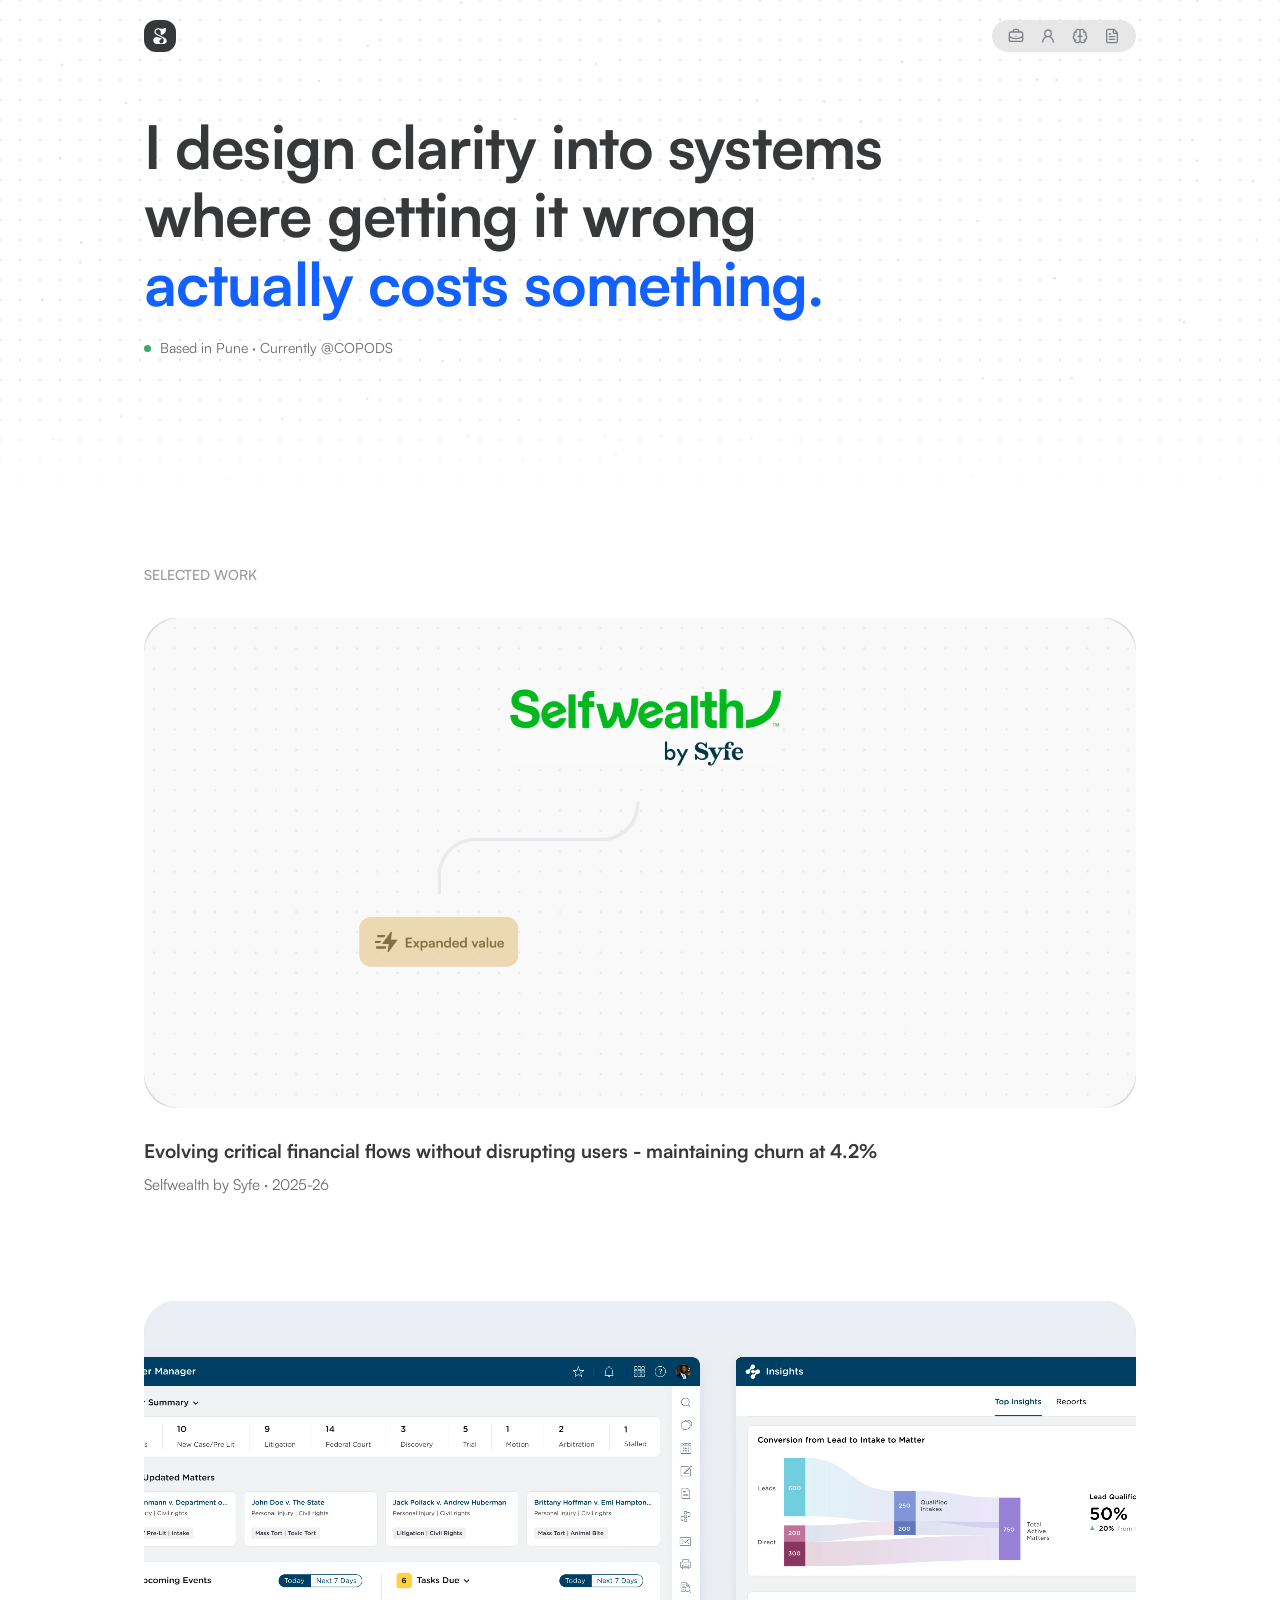
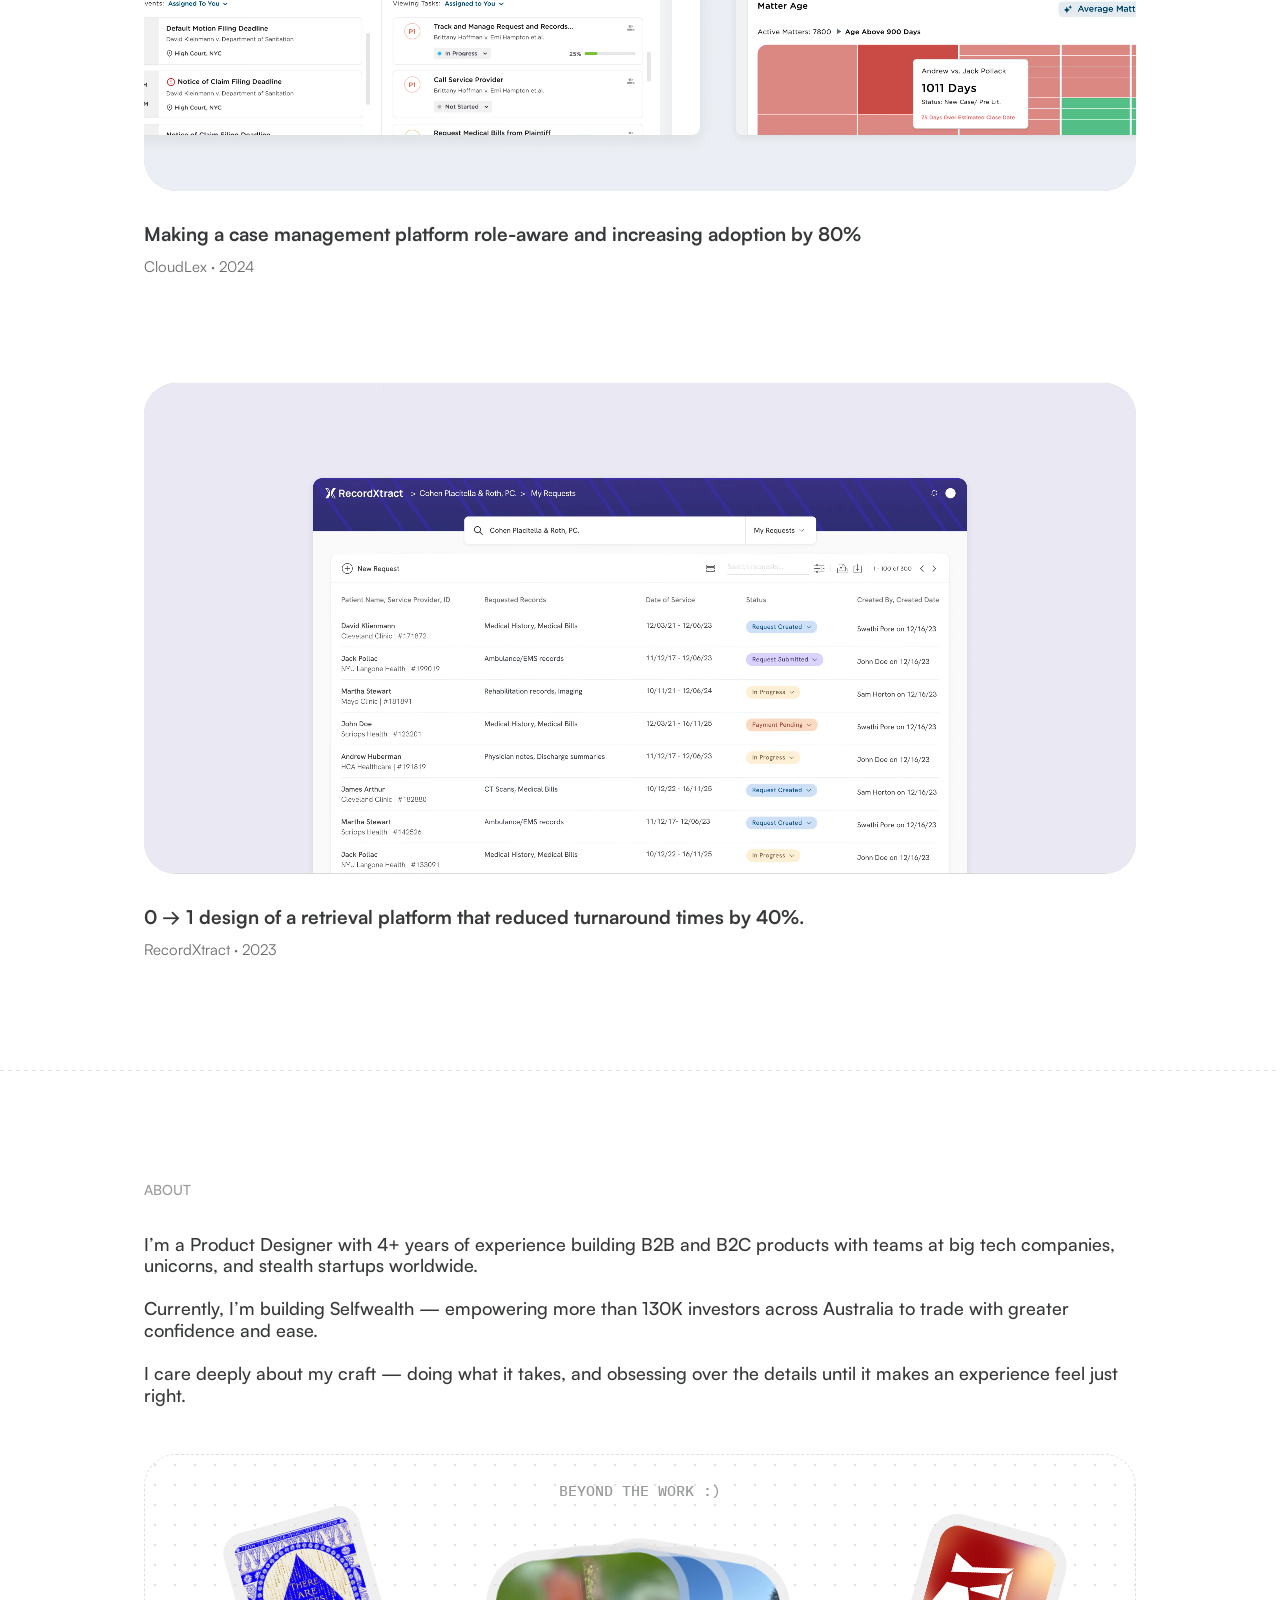
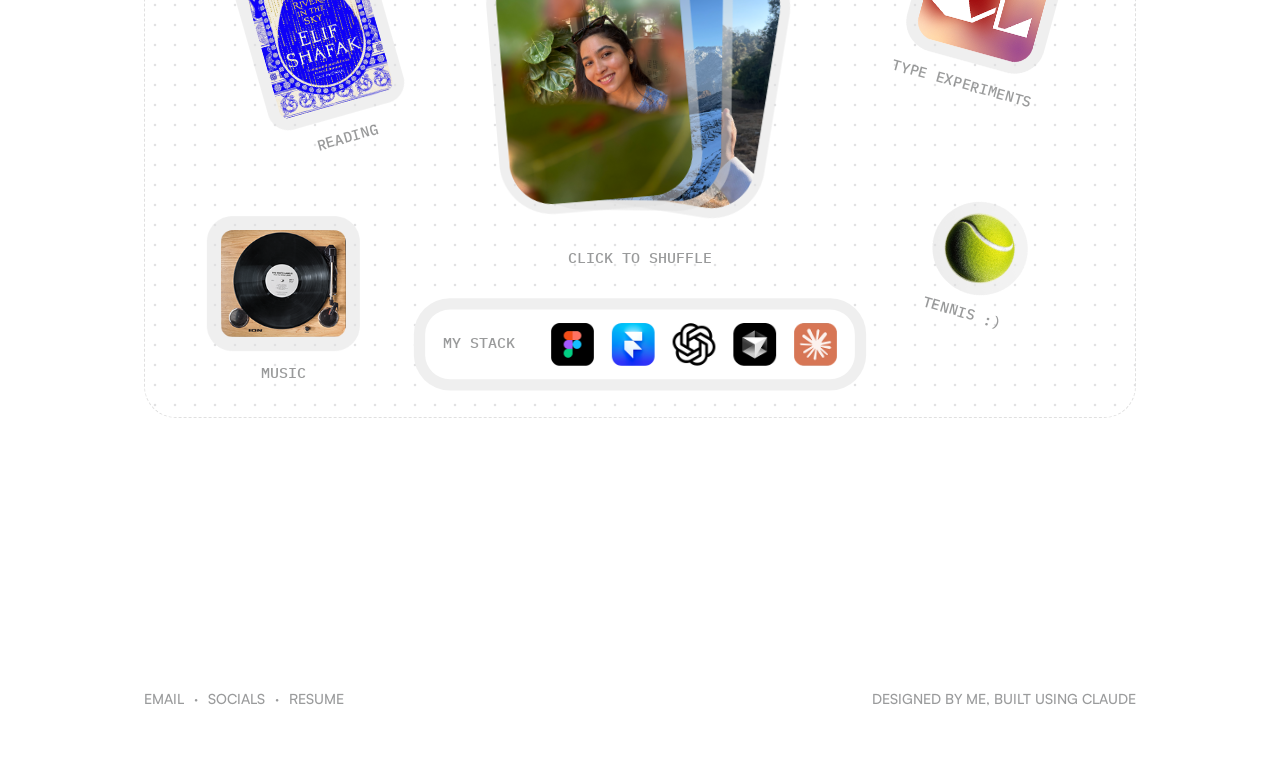
==== commit ce4c87cb: "Fix mobile load/responsiveness issues from audit Remove stale About-board mobile media query left ov" ====
--- a/index.html
+++ b/index.html
@@ -303,10 +303,12 @@
   .about-stack-icon-wrap img{ display: block; width: 100%; height: 100%; }
   .about-stack-icon-wrap:hover{ transform: scale(1.12); }
 
-  @media (max-width: 640px){
-    .about-board-wrap{ aspect-ratio: 3 / 4; }
-    .about-board{ top: 50%; margin-top: -250px; }
-  }
+  /* No mobile override here any more: the board is scaled via JS (script.js, based on
+     wrap.clientWidth/880) rather than a CSS-only trick, so keeping .about-board-wrap at the
+     same 880:500 aspect-ratio on every screen size makes the scaled canvas fill it exactly at
+     any width — the old 3:4 mobile override + a hardcoded -250px margin-top were left over
+     from the pre-JS-scale version and, once the board is always scaled, made it float ~130px
+     too high inside a wrap now taller than its content needs, leaving a large empty gap below. */
 </style>
 </head>
 <body>
@@ -355,7 +357,7 @@
       <div class="work-list">
         <a href="selfwealth.html" class="work-card work-card--nda reveal">
           <div class="work-card-media">
-            <video src="videos/selfwealth-intro-animation.webm" autoplay muted loop playsinline preload="auto" aria-hidden="true"></video>
+            <video class="scroll-video" src="videos/selfwealth-intro-animation.webm" muted loop playsinline preload="metadata" aria-hidden="true"></video>
             <span class="work-card-nda-badge" aria-hidden="true">
               <svg viewBox="0 0 24 24" fill="none" xmlns="http://www.w3.org/2000/svg"><rect x="5" y="11" width="14" height="10" rx="2" stroke="currentColor" stroke-width="2"/><path d="M8 11V7a4 4 0 0 1 8 0v4" stroke="currentColor" stroke-width="2"/></svg>
               <span>Under NDA</span>
@@ -369,7 +371,7 @@
 
         <a href="work-cloudlex.html" class="work-card reveal">
           <div class="work-card-media">
-            <video src="videos/cloudlex-intro-splash.webm" autoplay muted loop playsinline preload="auto" aria-hidden="true"></video>
+            <video class="scroll-video" src="videos/cloudlex-intro-splash.webm" muted loop playsinline preload="metadata" aria-hidden="true"></video>
           </div>
           <div class="work-card-info">
             <span class="work-name">Making a case management platform role-aware and increasing adoption by 80%</span>
@@ -379,7 +381,7 @@
 
         <a href="recordxtract.html" class="work-card reveal">
           <div class="work-card-media">
-            <video src="videos/recordxtract-intro-splash.webm" autoplay muted loop playsinline preload="auto" aria-hidden="true"></video>
+            <video class="scroll-video" src="videos/recordxtract-intro-splash.webm" muted loop playsinline preload="metadata" aria-hidden="true"></video>
           </div>
           <div class="work-card-info">
             <span class="work-name">0 → 1 design of a retrieval platform that reduced turnaround times by 40%.</span>
--- a/style.css
+++ b/style.css
@@ -76,6 +76,23 @@
   /* ---- Status / media (hero intro blob) ---- */
   --status-online: #3AA76D;
   --video-dark: #14212B;
+}
+
+/* ---- Mobile spacing scale ----
+   The larger section-rhythm tokens (--sp-5 through --sp-8, plus --case-gap) were desktop-only
+   values with no mobile reduction anywhere in the site, so a 375px-wide phone stacked the same
+   64-150px gaps as a 1440px desktop — a lot of empty scrolling between sections. Roughly halves
+   the larger tokens under 640px; --sp-1 through --sp-3 stay as-is since they're already tight
+   enough not to need it. */
+@media (max-width: 640px){
+  :root{
+    --sp-4: 24px;
+    --sp-5: 32px;
+    --sp-6: 40px;
+    --sp-7: 56px;
+    --sp-8: 80px;
+    --case-gap: 56px;
+  }
 }
 
 *{ box-sizing: border-box; }
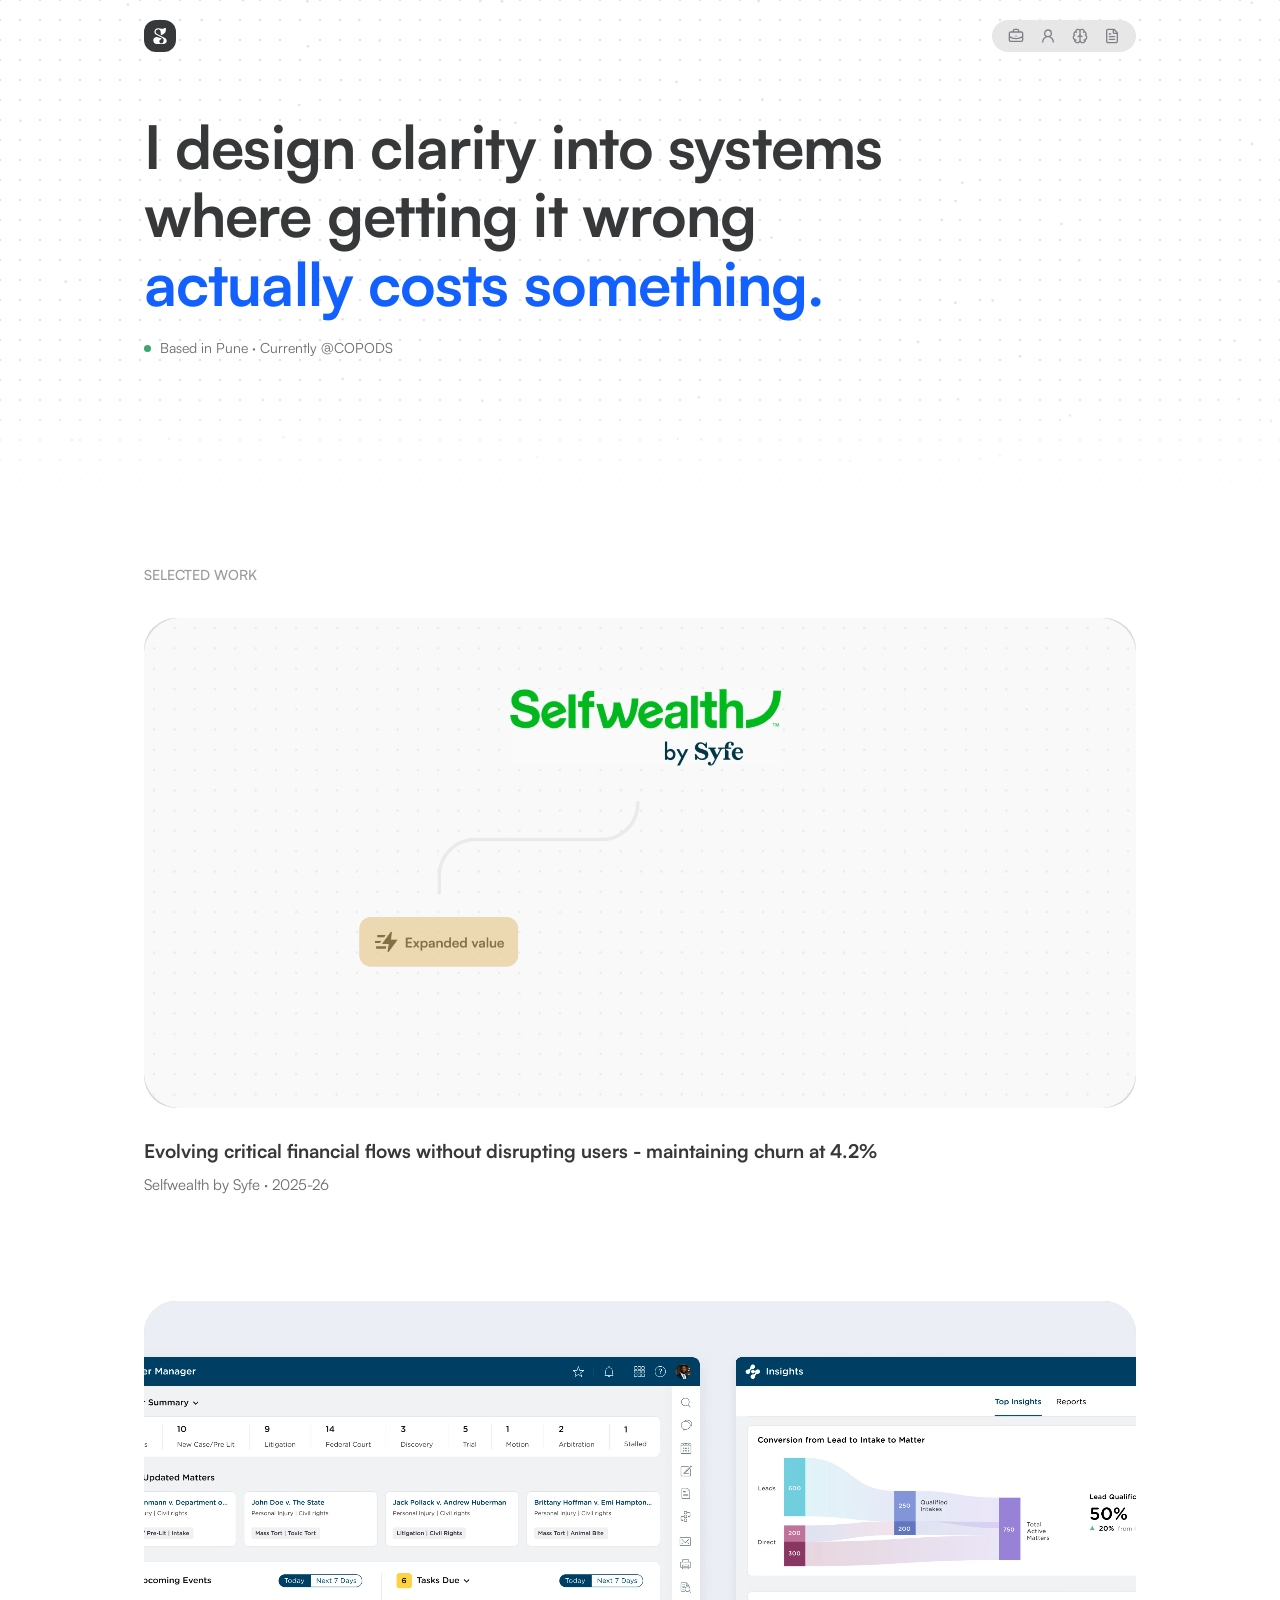
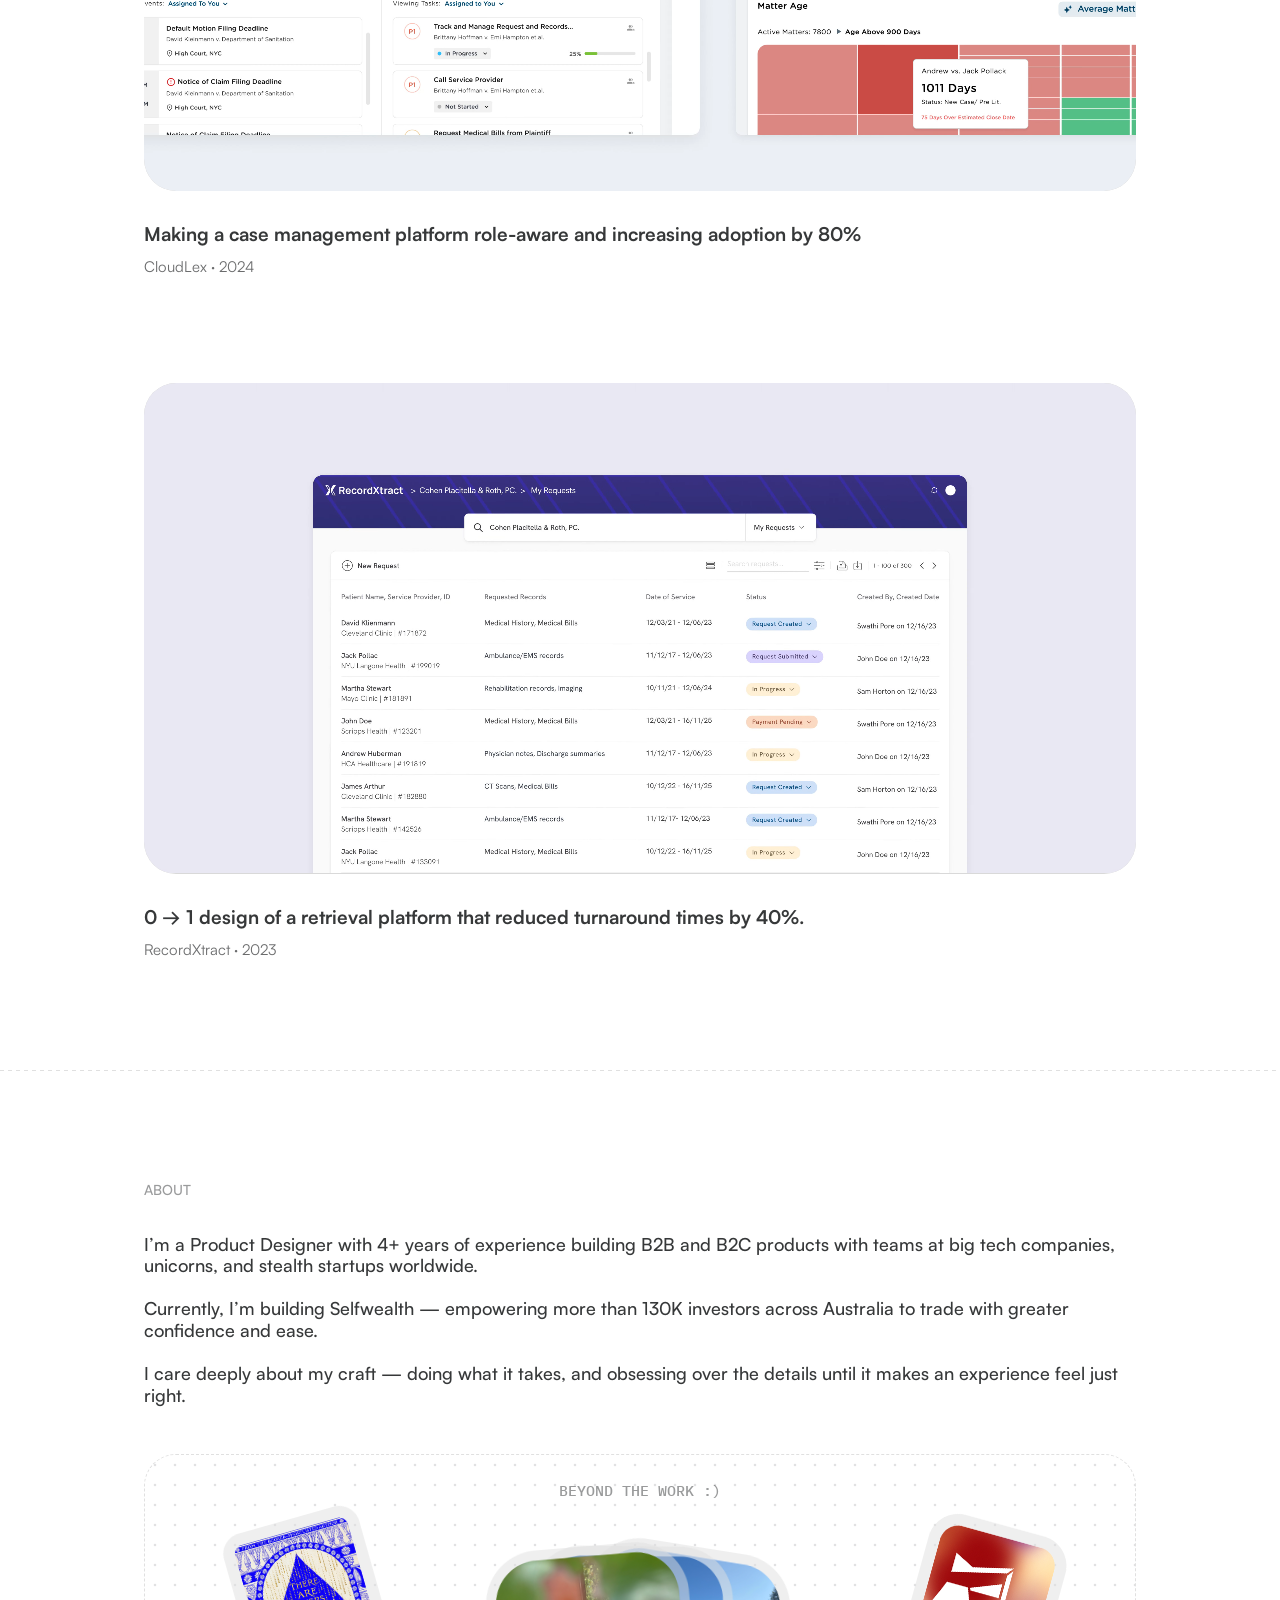
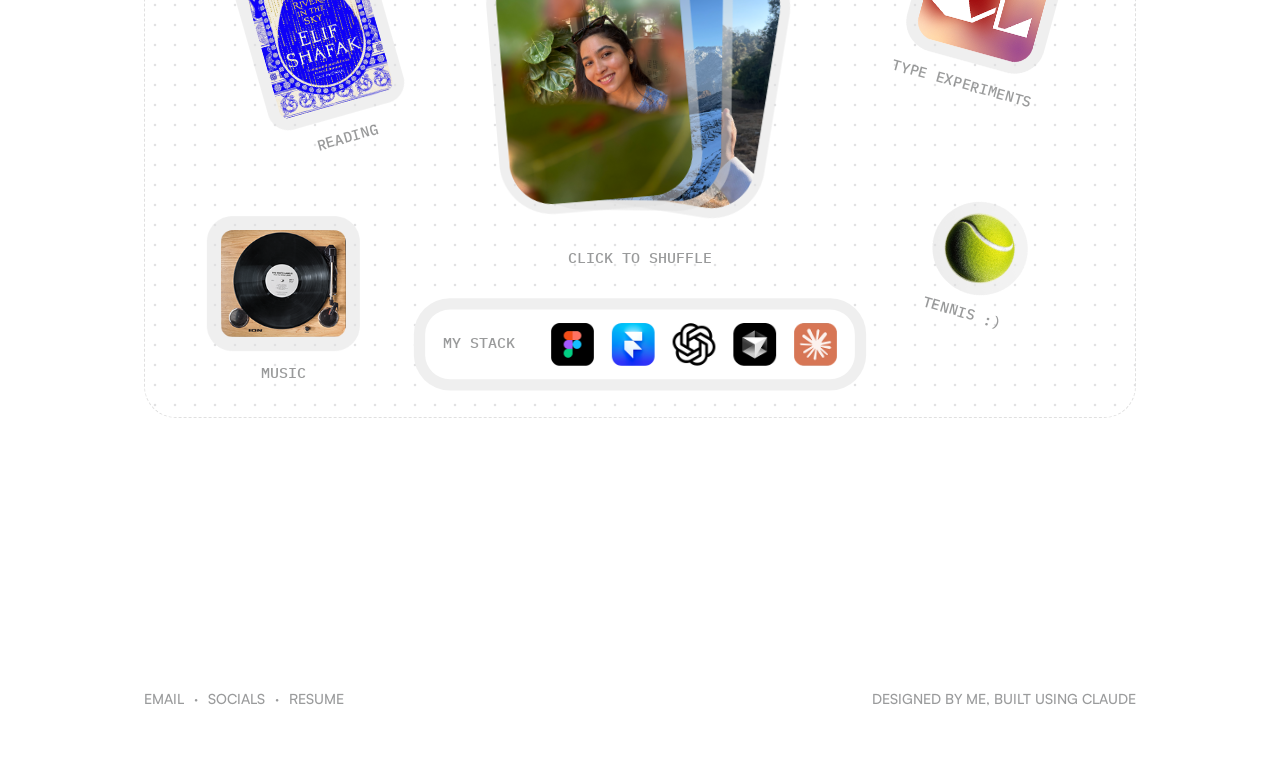
==== commit cf7e6c44: "Fix mobile case-study typography and inconsistent font-load flash Case-study titles (.cs-title) were" ====
--- a/index.html
+++ b/index.html
@@ -5,6 +5,8 @@
 <meta name="viewport" content="width=device-width, initial-scale=1.0">
 <title>Sumaiya Deshpande — Product Designer</title>
 <meta name="description" content="Product designer with 4+ years across WealthTech, LegalTech, Healthcare and Generative AI. Selected work and beliefs.">
+<link rel="preload" href="fonts/Satoshi-Medium.woff2" as="font" type="font/woff2" crossorigin>
+<link rel="preload" href="fonts/Satoshi-Bold.woff2" as="font" type="font/woff2" crossorigin>
 <link rel="stylesheet" href="style.css">
 <link rel="preconnect" href="https://fonts.googleapis.com">
 <link rel="preconnect" href="https://fonts.gstatic.com" crossorigin>
--- a/style.css
+++ b/style.css
@@ -7,10 +7,17 @@
  * tokens locked below — no inline hex/rgb permitted outside this block. Case-study palette lives in its own
  * block below so every case study (CloudLex, RecordXtract, and future ones) draws from the same system.
  */
-@font-face{ font-family:'Satoshi'; src:url('fonts/Satoshi-Regular.woff2') format('woff2'); font-weight:400; font-style:normal; font-display:swap; }
-@font-face{ font-family:'Satoshi'; src:url('fonts/Satoshi-Medium.woff2') format('woff2'); font-weight:500; font-style:normal; font-display:swap; }
-@font-face{ font-family:'Satoshi'; src:url('fonts/Satoshi-Bold.woff2') format('woff2'); font-weight:700; font-style:normal; font-display:swap; }
-@font-face{ font-family:'Satoshi'; src:url('fonts/Satoshi-Black.woff2') format('woff2'); font-weight:900; font-style:normal; font-display:swap; }
+/* font-display:optional (not swap): with swap, a cold load briefly renders the fallback
+   system font then snaps to Satoshi mid-paint the instant it lands, and since that timing
+   depends on cache/network state, the page visibly renders "differently" run to run. These
+   are small self-hosted woff2s (~24-28KB) now preloaded in every page's <head>, so they're
+   normally ready before first paint — optional tells the browser to wait one short frame for
+   that already-in-flight font and skip it (staying on the fallback for that render entirely)
+   rather than swap partway through, trading a rare fallback-font render for a consistent one. */
+@font-face{ font-family:'Satoshi'; src:url('fonts/Satoshi-Regular.woff2') format('woff2'); font-weight:400; font-style:normal; font-display:optional; }
+@font-face{ font-family:'Satoshi'; src:url('fonts/Satoshi-Medium.woff2') format('woff2'); font-weight:500; font-style:normal; font-display:optional; }
+@font-face{ font-family:'Satoshi'; src:url('fonts/Satoshi-Bold.woff2') format('woff2'); font-weight:700; font-style:normal; font-display:optional; }
+@font-face{ font-family:'Satoshi'; src:url('fonts/Satoshi-Black.woff2') format('woff2'); font-weight:900; font-style:normal; font-display:optional; }
 
 :root{
   --paper: #FFFFFF;
@@ -93,6 +100,11 @@
     --sp-8: 80px;
     --case-gap: 56px;
   }
+  /* Case-study body copy (.cs-lede/.cs-list at a fixed 19px, .cs-meta-value at 18px) had
+     the same no-mobile-override gap as the title above — scaled down a notch so paragraphs
+     don't run as large on a phone as they do on a 1440px screen. */
+  .cs-lede, .cs-list{ font-size: 17px; }
+  .cs-meta-value{ font-size: 16px; }
 }
 
 *{ box-sizing: border-box; }
@@ -328,7 +340,11 @@
 .cs-title{
   font-family: var(--font-display);
   font-weight: 700;
-  font-size: 48px;
+  /* Fixed 48px (see spec note above) was a desktop-only value with no mobile reduction,
+     so a 375px phone rendered the same size as a 1440px screen — 4-5 wrapped lines eating
+     most of the first viewport. Same clamp() pattern as .hero-headline: stays pinned at
+     the spec's 48px above ~600px, scales down smoothly below it. */
+  font-size: clamp(28px, 8vw, 48px);
   line-height: 1.2;
   color: var(--ink);
   margin-top: 28px;
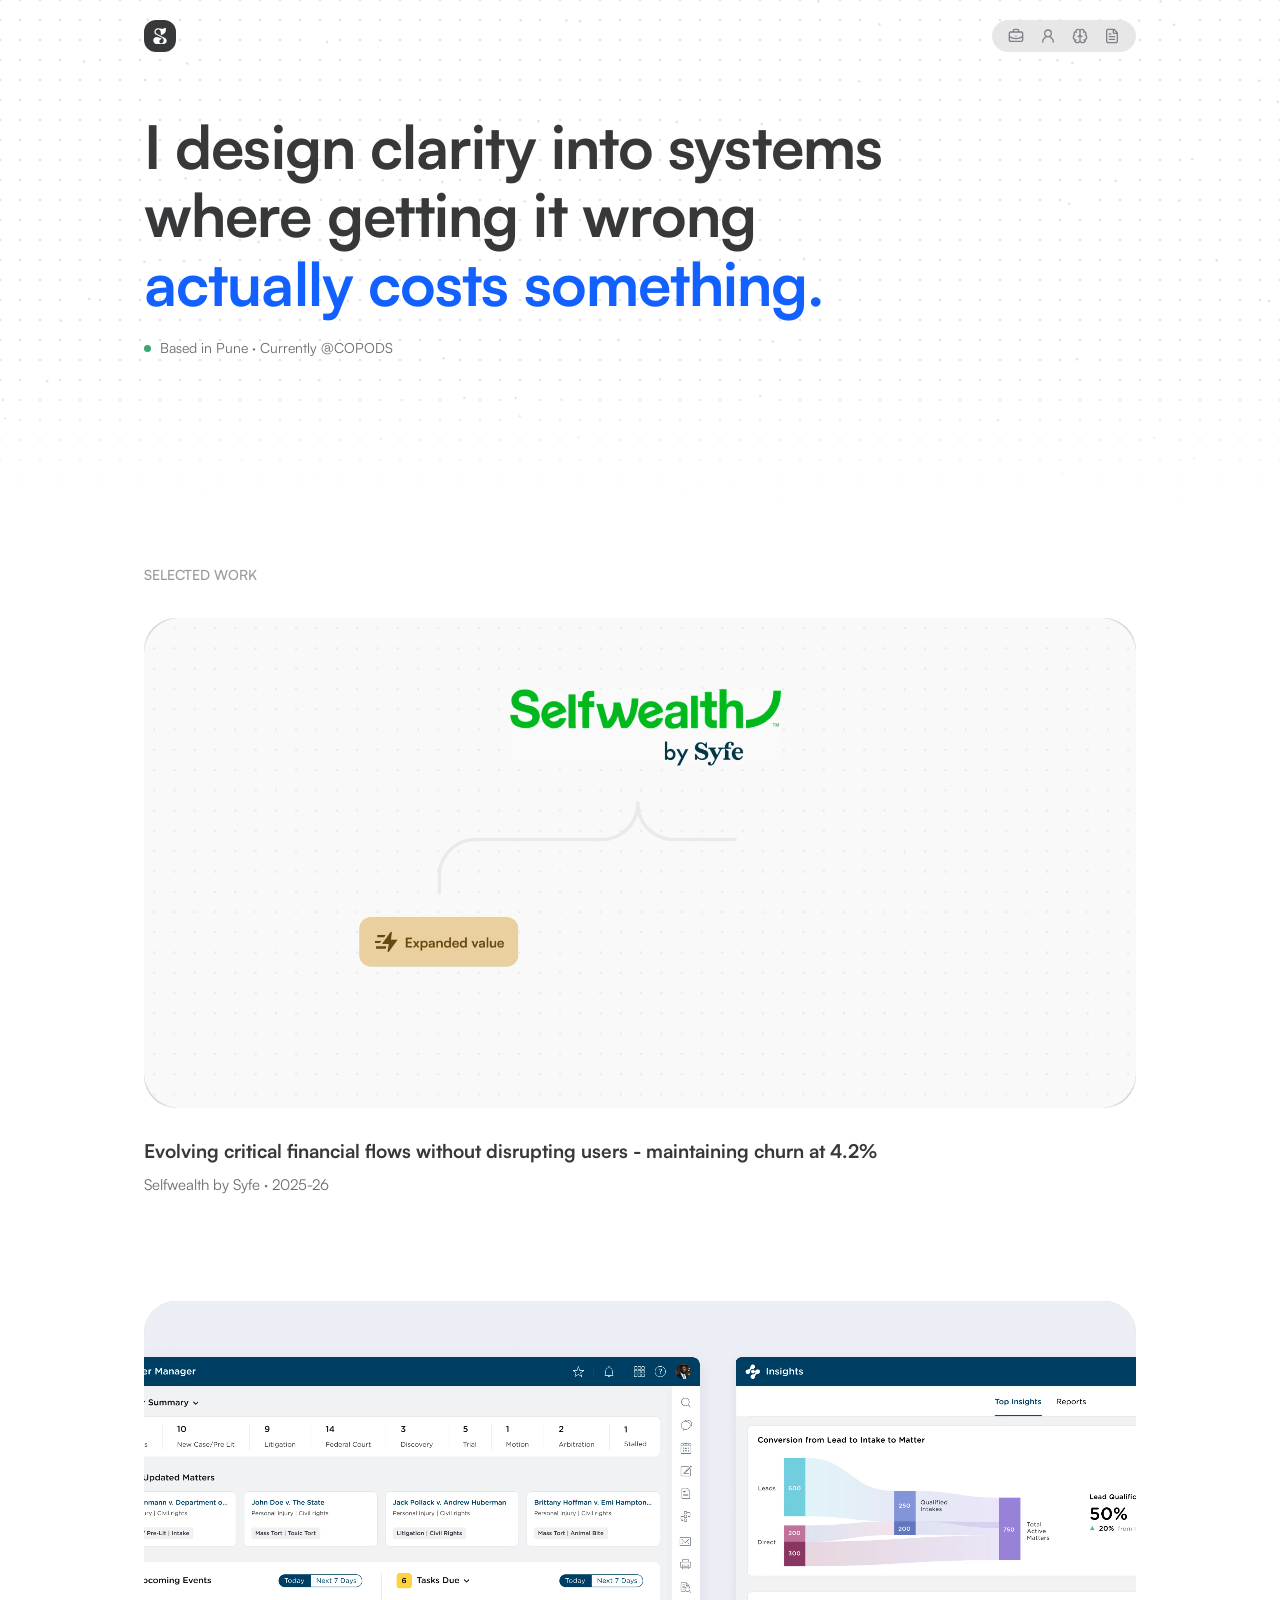
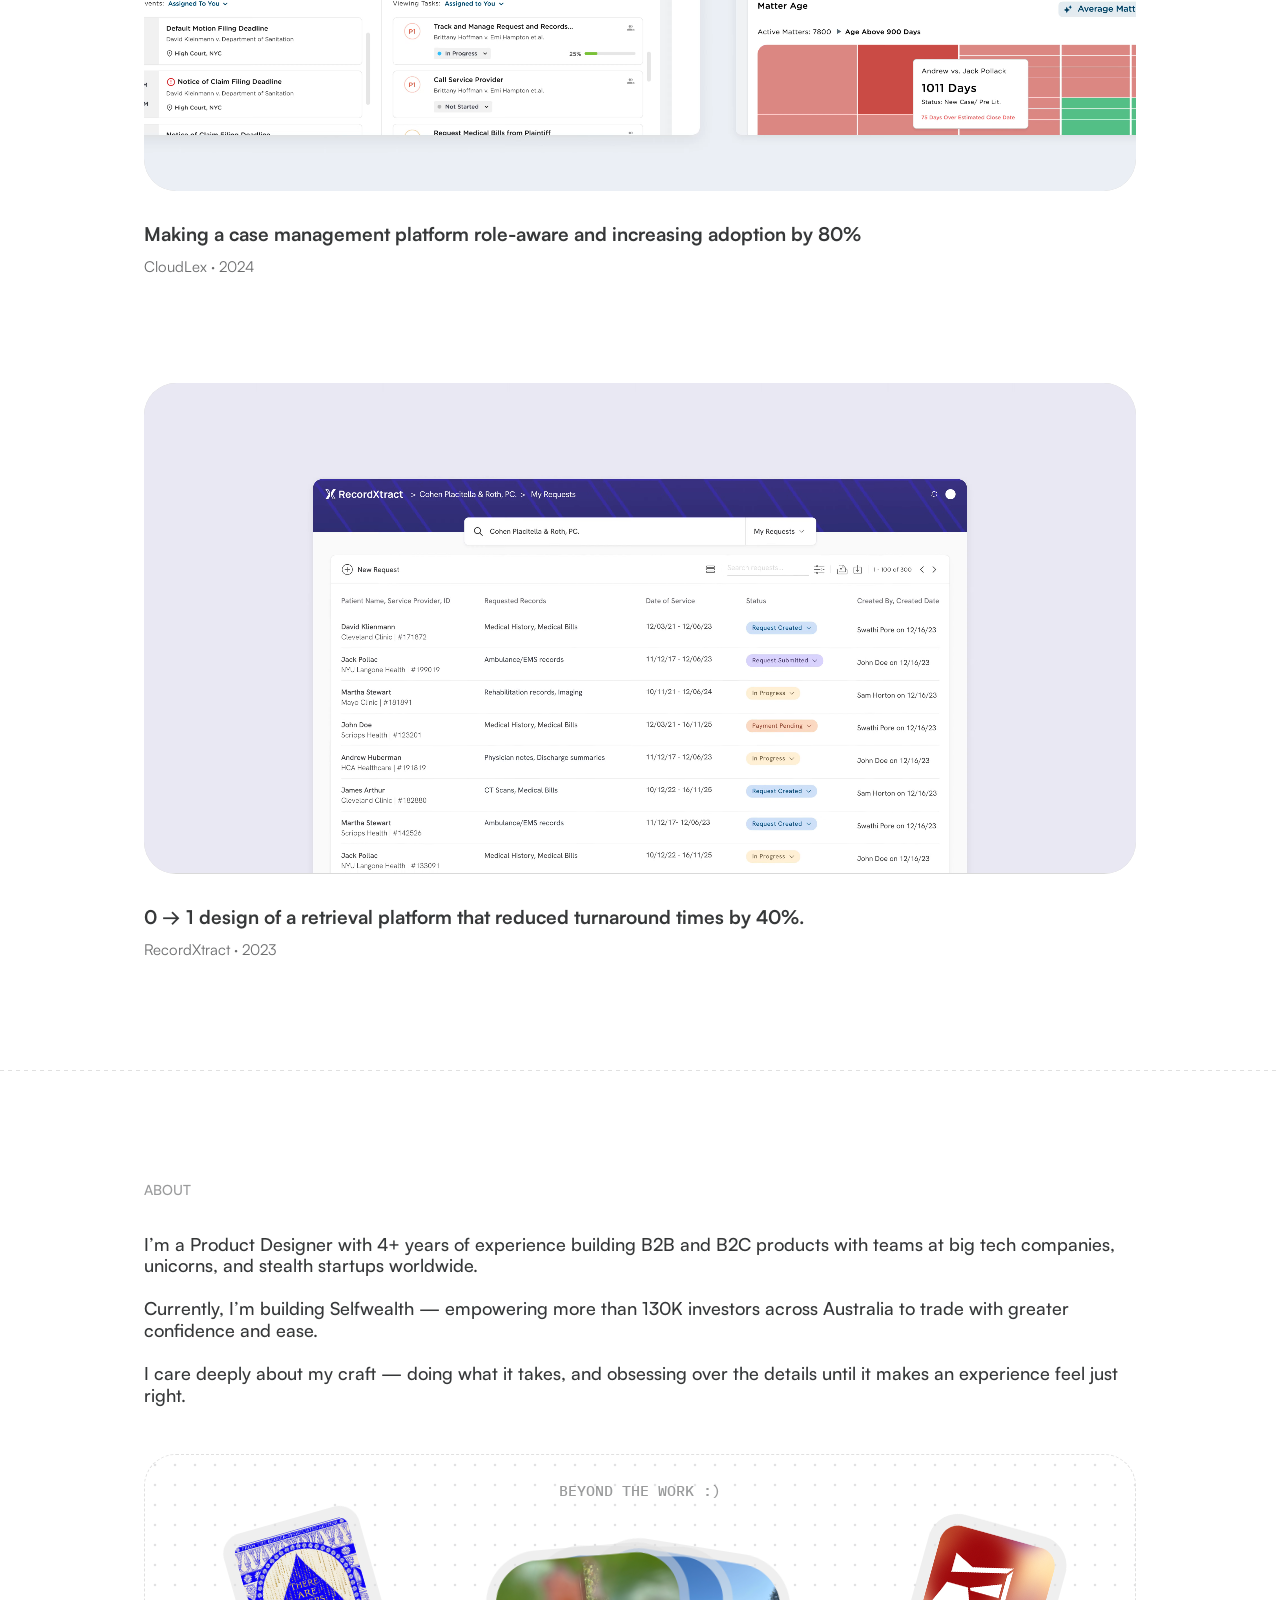
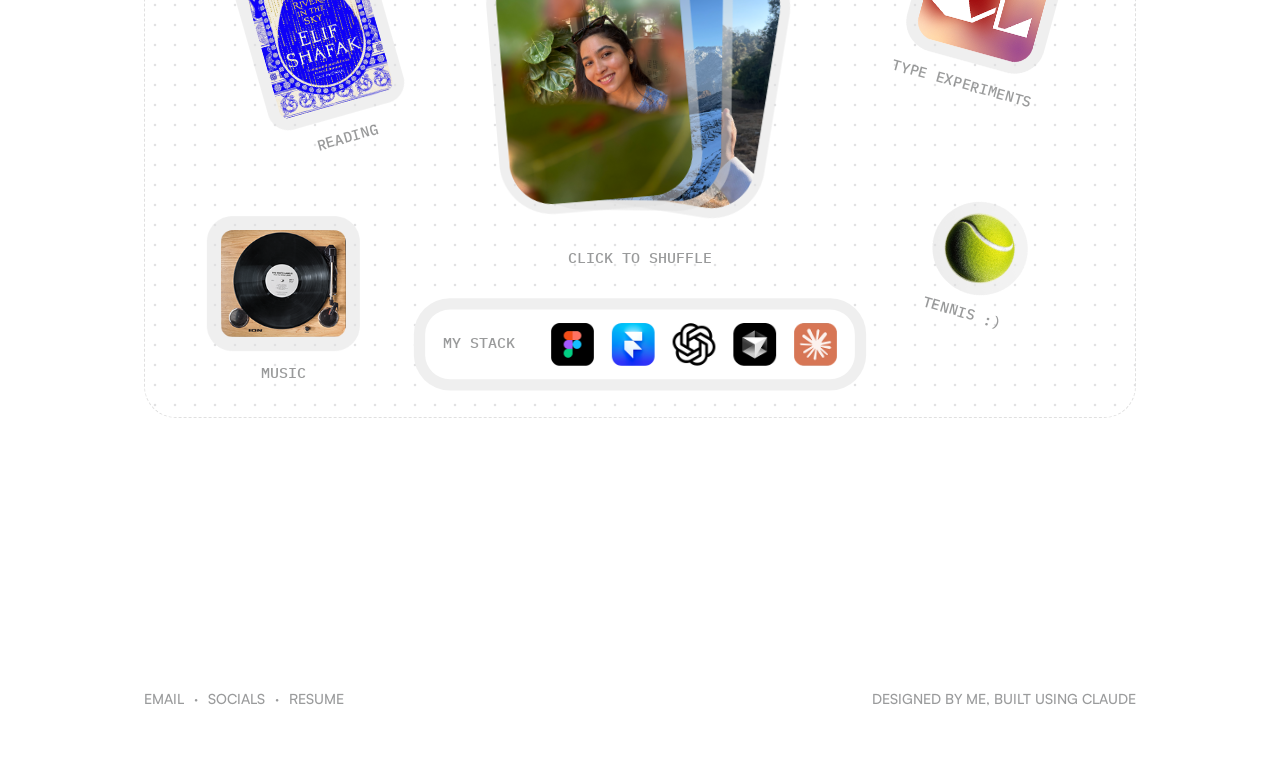
==== commit 23df6151: "Give the About board a vertical layout on mobile The board was a fixed 880x500 canvas (every pin/pho" ====
--- a/index.html
+++ b/index.html
@@ -305,12 +305,60 @@
   .about-stack-icon-wrap img{ display: block; width: 100%; height: 100%; }
   .about-stack-icon-wrap:hover{ transform: scale(1.12); }
 
-  /* No mobile override here any more: the board is scaled via JS (script.js, based on
+  /* No mobile override up to this point: the board is scaled via JS (script.js, based on
      wrap.clientWidth/880) rather than a CSS-only trick, so keeping .about-board-wrap at the
-     same 880:500 aspect-ratio on every screen size makes the scaled canvas fill it exactly at
-     any width — the old 3:4 mobile override + a hardcoded -250px margin-top were left over
-     from the pre-JS-scale version and, once the board is always scaled, made it float ~130px
-     too high inside a wrap now taller than its content needs, leaving a large empty gap below. */
+     same 880:500 aspect-ratio fills it exactly at any width above 640px (the old 3:4 mobile
+     override + a hardcoded -250px margin-top were left over from a pre-JS-scale version and,
+     once the board is always scaled, made it float ~130px too high in a wrap now taller than
+     its content needs). Below 640px, per explicit design feedback, the landscape 880x500
+     canvas got too cramped to read (tiny pins/photos on a narrow phone) — this switches the
+     whole board to a real vertical layout instead of just scaling the same canvas down:
+     everything drops out of the fixed-canvas/absolute-position system into normal document
+     flow (script.js's updateScale() bails out below 640px so it doesn't fight this with an
+     inline transform), pins keep their identity but lose their desktop tilt/overlap since
+     that only reads well spread across a wide canvas, and the shuffle-stack + stack-pill
+     widgets are left at their native pixel sizes (they're self-contained, not tied to the
+     880 canvas) with just enough side padding on the wrap to fit the widest one (302px). */
+  @media (max-width: 640px){
+    .about-board-wrap{
+      aspect-ratio: auto;
+      padding: 32px 10px 40px;
+    }
+    .about-board{
+      position: static;
+      width: 100%;
+      height: auto;
+      transform: none !important;
+      display: flex;
+      flex-direction: column;
+      align-items: center;
+      gap: 32px;
+    }
+    .about-board-title{ position: static; transform: none; }
+    .about-pin--reading, .about-pin--type, .about-pin--music, .about-pin--tennis{
+      position: static;
+      transform: none;
+      width: auto; height: auto;
+      justify-content: flex-start;
+    }
+    .about-pin--reading .about-pin-photo{ width: 140px; }
+    .about-pin--type .about-pin-photo{ width: 140px; }
+    .about-pin--music .about-pin-photo{ width: 150px; }
+    .about-pin--tennis .about-pin-photo{ width: 110px; }
+    /* .about-photo-stack and .about-stack-pill are centered on desktop via left:50% +
+       transform:translateX(-50%) — translateX keeps applying even once position:static makes
+       left a no-op, so without cancelling it here it doubles up against the flex column's own
+       centering and shoves both off-screen to the side. */
+    .about-photo-stack{ position: static; transform: none; }
+    .about-stack-pill{
+      position: static;
+      transform: none;
+      flex-direction: column;
+      gap: 12px;
+      border-width: 6px;
+      padding: 10px 12px;
+    }
+  }
 </style>
 </head>
 <body>
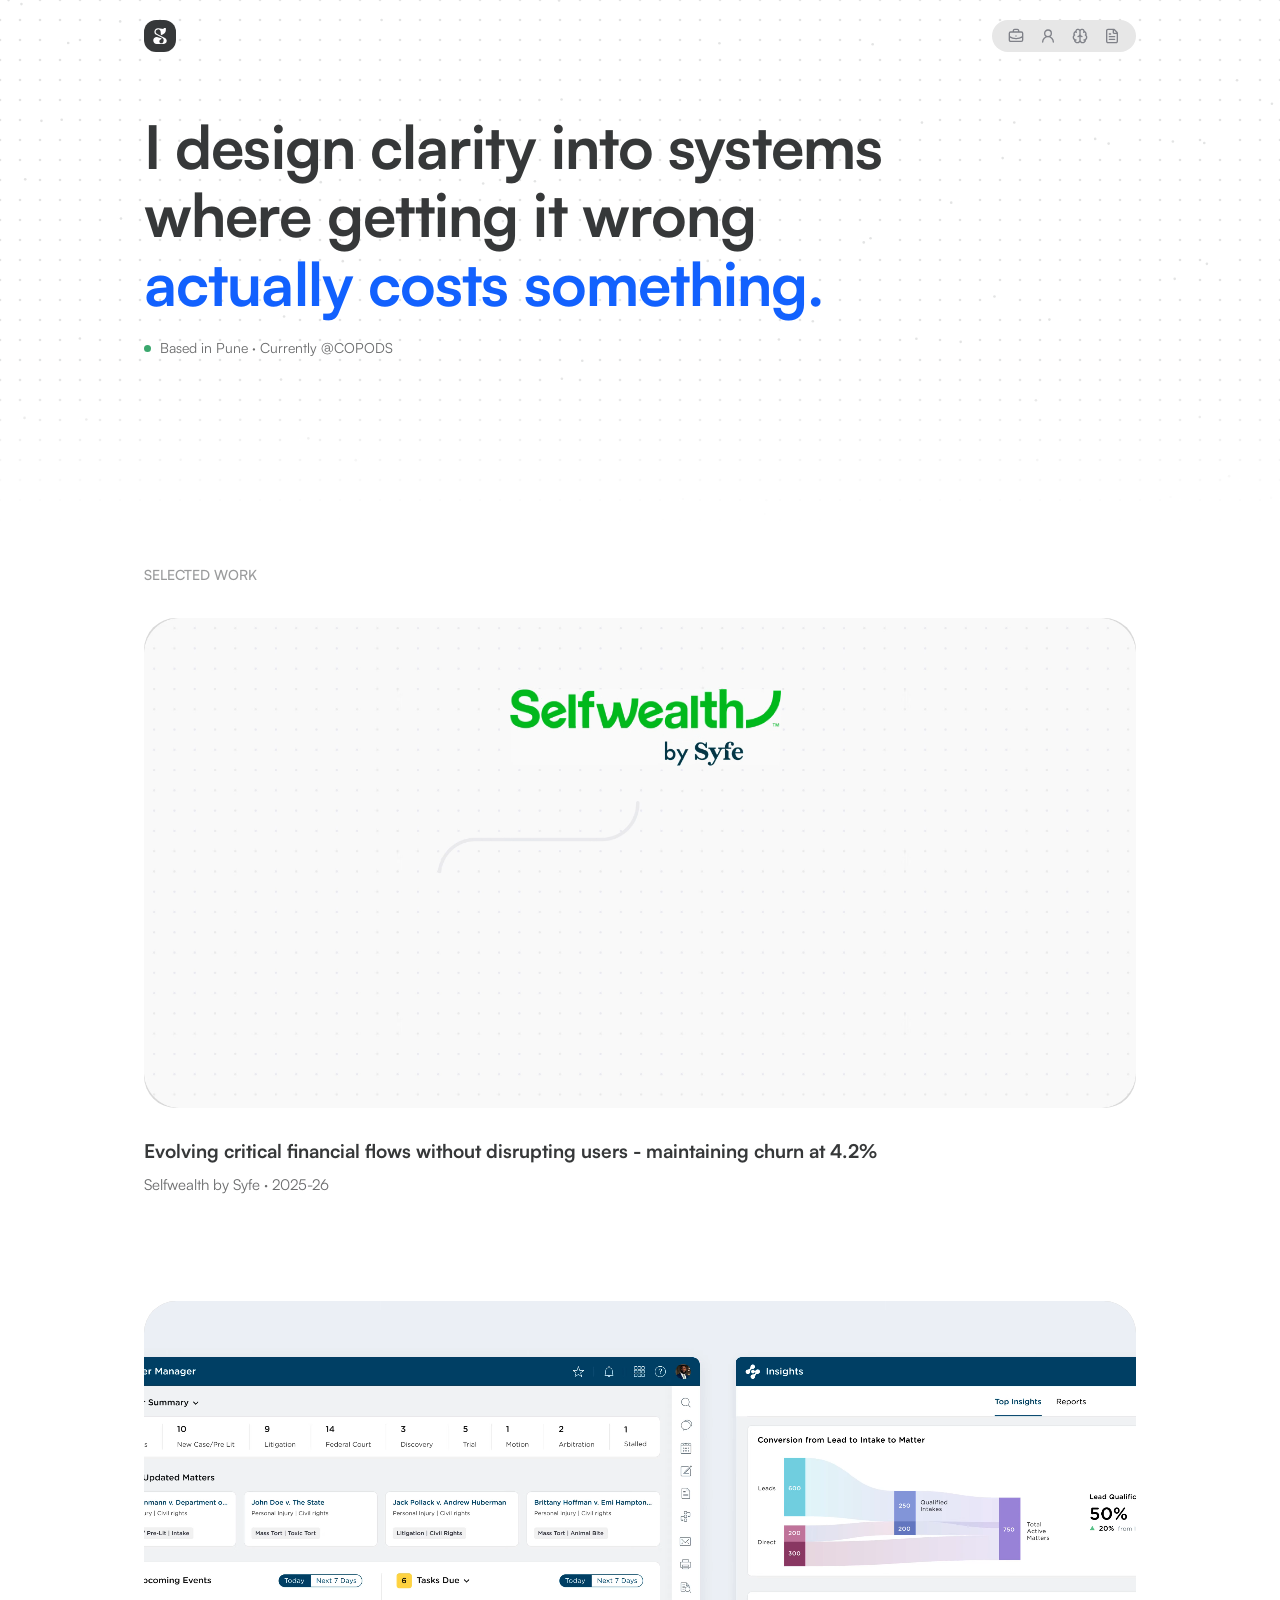
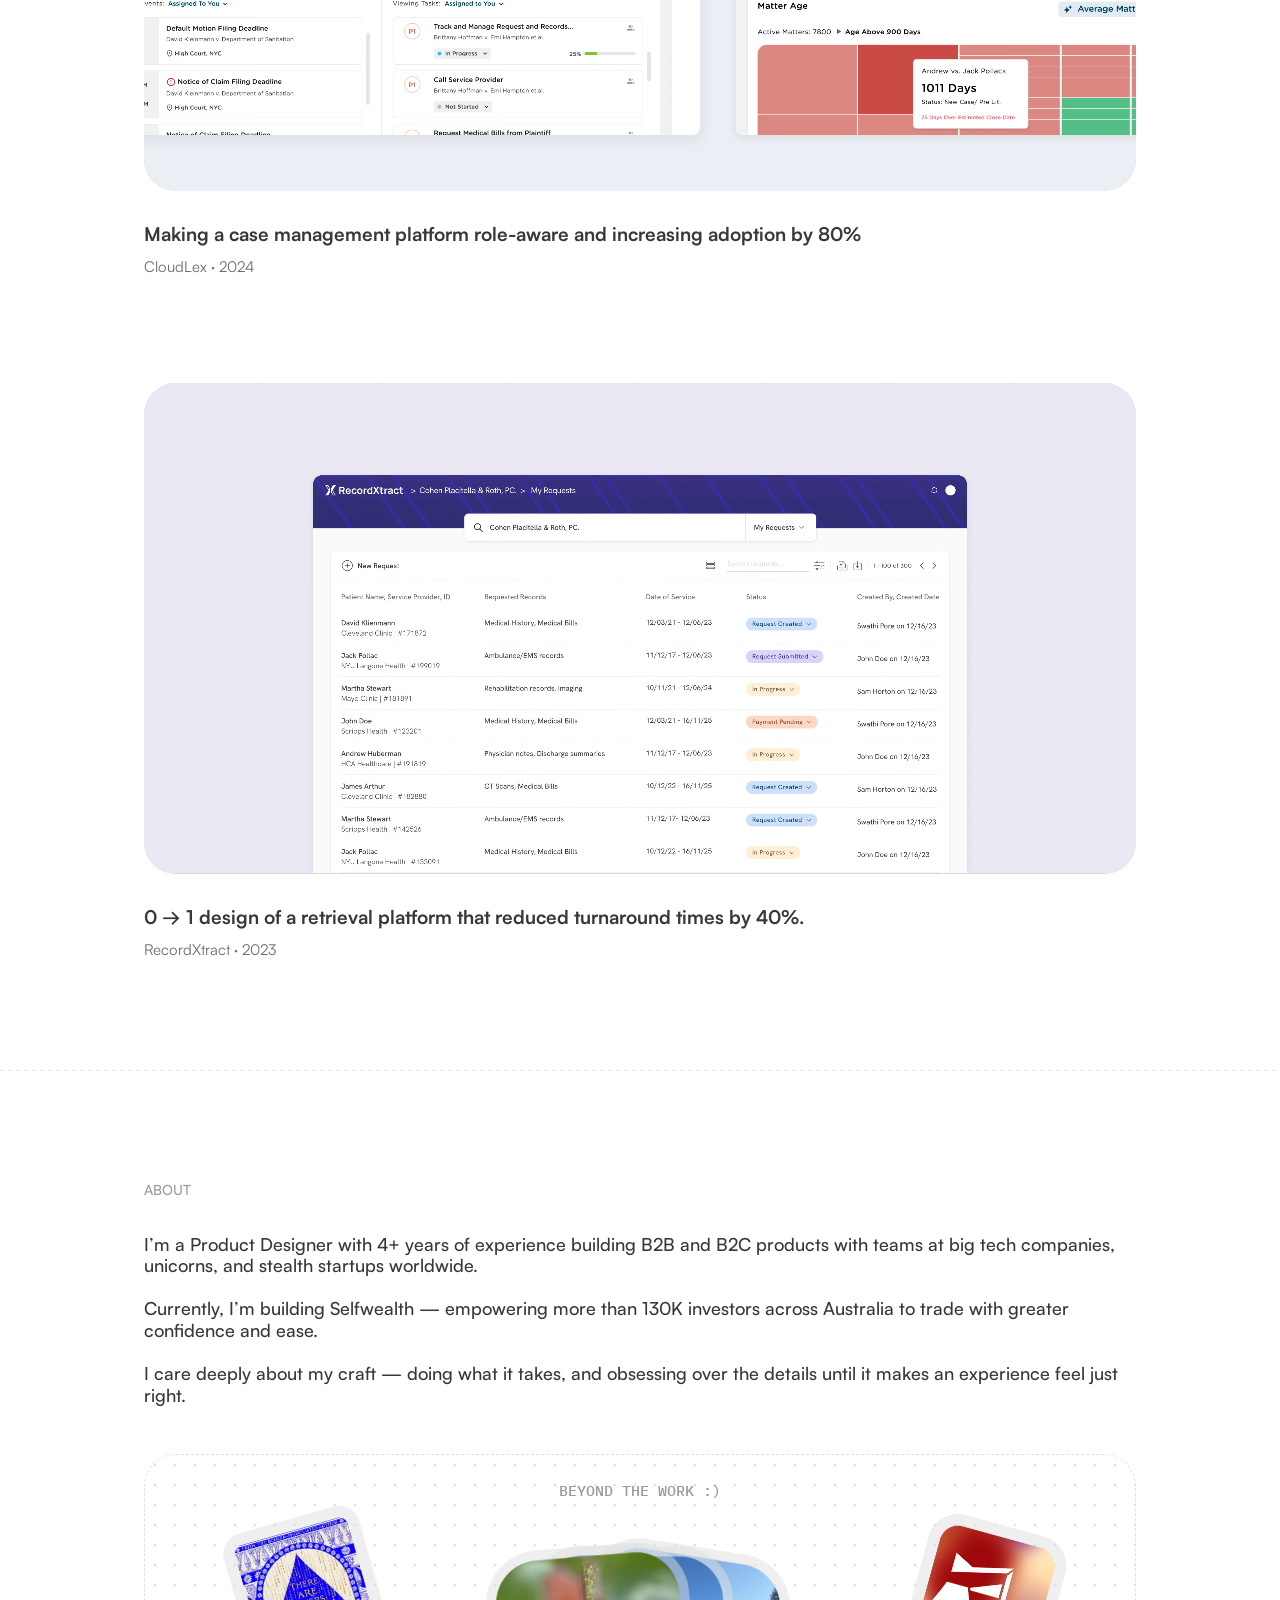
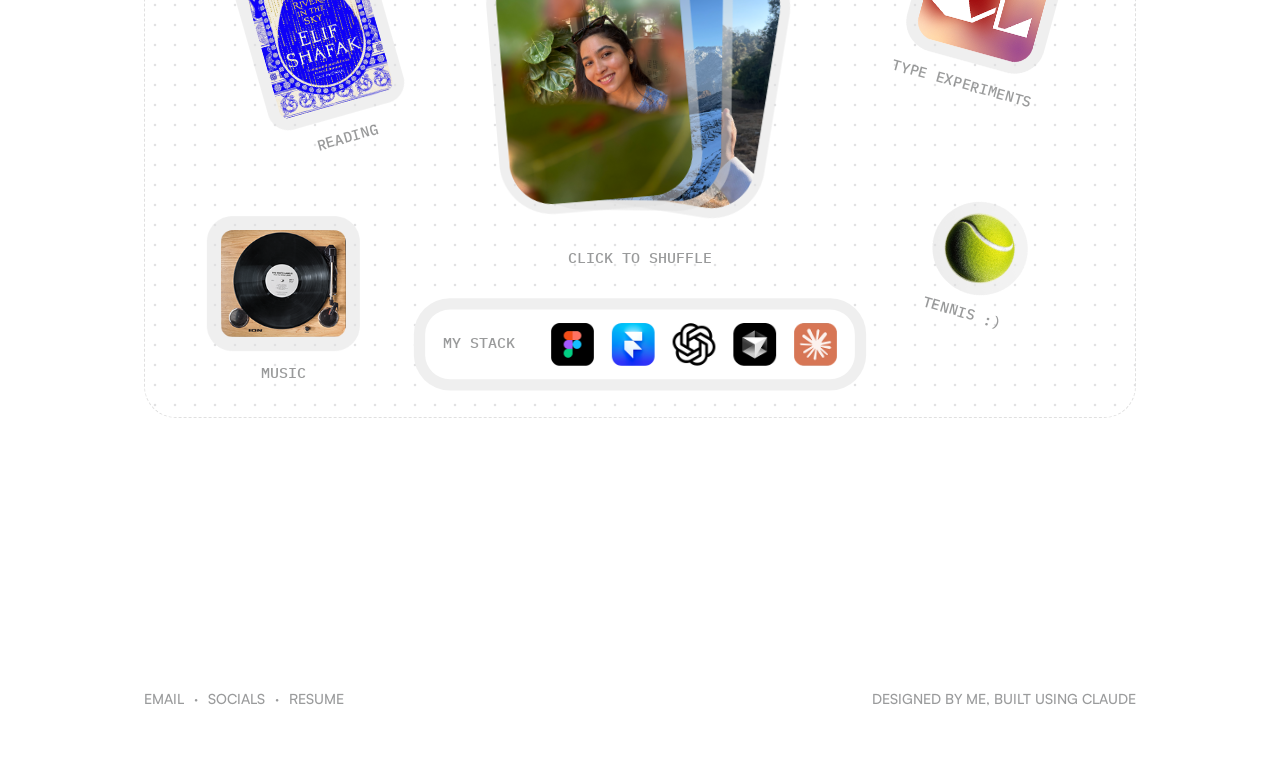
==== commit 44ad3188: "Rework About board mobile layout to match Figma reference The first mobile pass (plain vertical stac" ====
--- a/index.html
+++ b/index.html
@@ -310,54 +310,38 @@
      same 880:500 aspect-ratio fills it exactly at any width above 640px (the old 3:4 mobile
      override + a hardcoded -250px margin-top were left over from a pre-JS-scale version and,
      once the board is always scaled, made it float ~130px too high in a wrap now taller than
-     its content needs). Below 640px, per explicit design feedback, the landscape 880x500
-     canvas got too cramped to read (tiny pins/photos on a narrow phone) — this switches the
-     whole board to a real vertical layout instead of just scaling the same canvas down:
-     everything drops out of the fixed-canvas/absolute-position system into normal document
-     flow (script.js's updateScale() bails out below 640px so it doesn't fight this with an
-     inline transform), pins keep their identity but lose their desktop tilt/overlap since
-     that only reads well spread across a wide canvas, and the shuffle-stack + stack-pill
-     widgets are left at their native pixel sizes (they're self-contained, not tied to the
-     880 canvas) with just enough side padding on the wrap to fit the widest one (302px). */
+     its content needs).
+
+     Below 640px this is a dedicated mobile layout per Figma node 451:43768 (a real design,
+     not a mechanically-scaled desktop board) — earlier passes here (a plain vertical stack,
+     then a 3-pin variant off an earlier/rougher Figma frame) didn't match, so this reuses the
+     exact same technique as the desktop board (a fixed reference canvas, scaled via JS to
+     fill the wrap) with this design's own 375x928 canvas and its own hand positions, rather
+     than the 880x500 one — script.js's updateScale() picks whichever reference width applies
+     based on viewport. All four pins stay, in a 2x2 grid (Tennis+Music, then Reading+Type
+     Experiments) below the photo stack, and drop their desktop tilt (that only reads well
+     spread across a wide canvas); the shuffle-stack widget and stack-pill keep their
+     structure, just repositioned/resized to this design's spec. */
   @media (max-width: 640px){
-    .about-board-wrap{
-      aspect-ratio: auto;
-      padding: 32px 10px 40px;
+    .about-board-wrap{ aspect-ratio: 375 / 928; }
+    .about-board{ width: 375px; height: 928px; }
+    .about-pin--tennis{ left: 55px; top: 444px; width: auto; height: auto; transform: none; }
+    .about-pin--tennis .about-pin-photo{ width: 86px; }
+    .about-pin--music{ left: 206px; top: 432px; width: auto; height: auto; }
+    .about-pin--music .about-pin-photo{ width: 117px; }
+    .about-pin--reading{ left: 38px; top: 591px; width: auto; height: auto; transform: none; }
+    .about-pin--reading .about-pin-photo{ width: 108px; }
+    .about-pin--type{ left: 217px; top: 607px; width: auto; height: auto; transform: none; }
+    .about-pin--type .about-pin-photo{ width: 88px; }
+    .about-photo-stack{ top: 74px; }
+    .about-stack-pill{
+      top: 797px;
+      flex-direction: column;
+      gap: 16px;
+      padding: 16px;
+      border-width: 8px;
     }
-    .about-board{
-      position: static;
-      width: 100%;
-      height: auto;
-      transform: none !important;
-      display: flex;
-      flex-direction: column;
-      align-items: center;
-      gap: 32px;
-    }
-    .about-board-title{ position: static; transform: none; }
-    .about-pin--reading, .about-pin--type, .about-pin--music, .about-pin--tennis{
-      position: static;
-      transform: none;
-      width: auto; height: auto;
-      justify-content: flex-start;
-    }
-    .about-pin--reading .about-pin-photo{ width: 140px; }
-    .about-pin--type .about-pin-photo{ width: 140px; }
-    .about-pin--music .about-pin-photo{ width: 150px; }
-    .about-pin--tennis .about-pin-photo{ width: 110px; }
-    /* .about-photo-stack and .about-stack-pill are centered on desktop via left:50% +
-       transform:translateX(-50%) — translateX keeps applying even once position:static makes
-       left a no-op, so without cancelling it here it doubles up against the flex column's own
-       centering and shoves both off-screen to the side. */
-    .about-photo-stack{ position: static; transform: none; }
-    .about-stack-pill{
-      position: static;
-      transform: none;
-      flex-direction: column;
-      gap: 12px;
-      border-width: 6px;
-      padding: 10px 12px;
-    }
+    .about-stack-icon-wrap{ width: 32px; height: 32px; }
   }
 </style>
 </head>
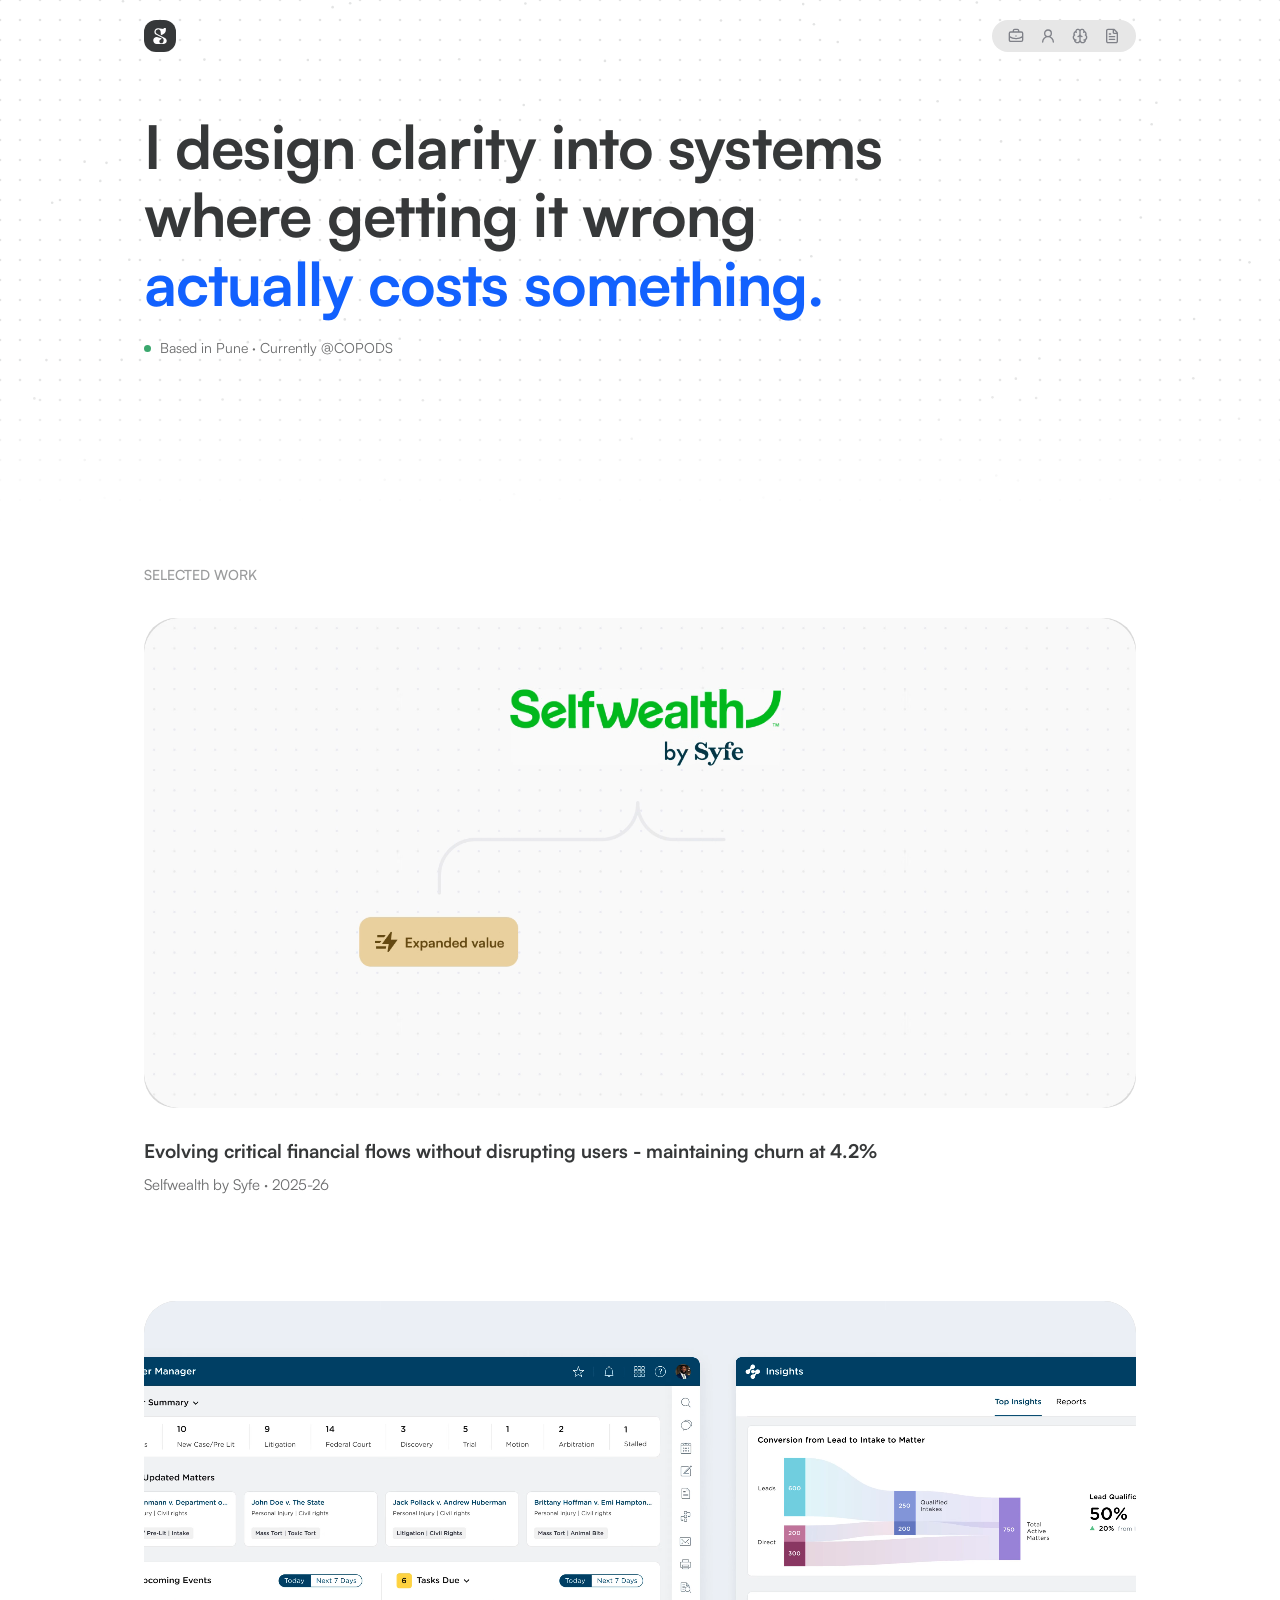
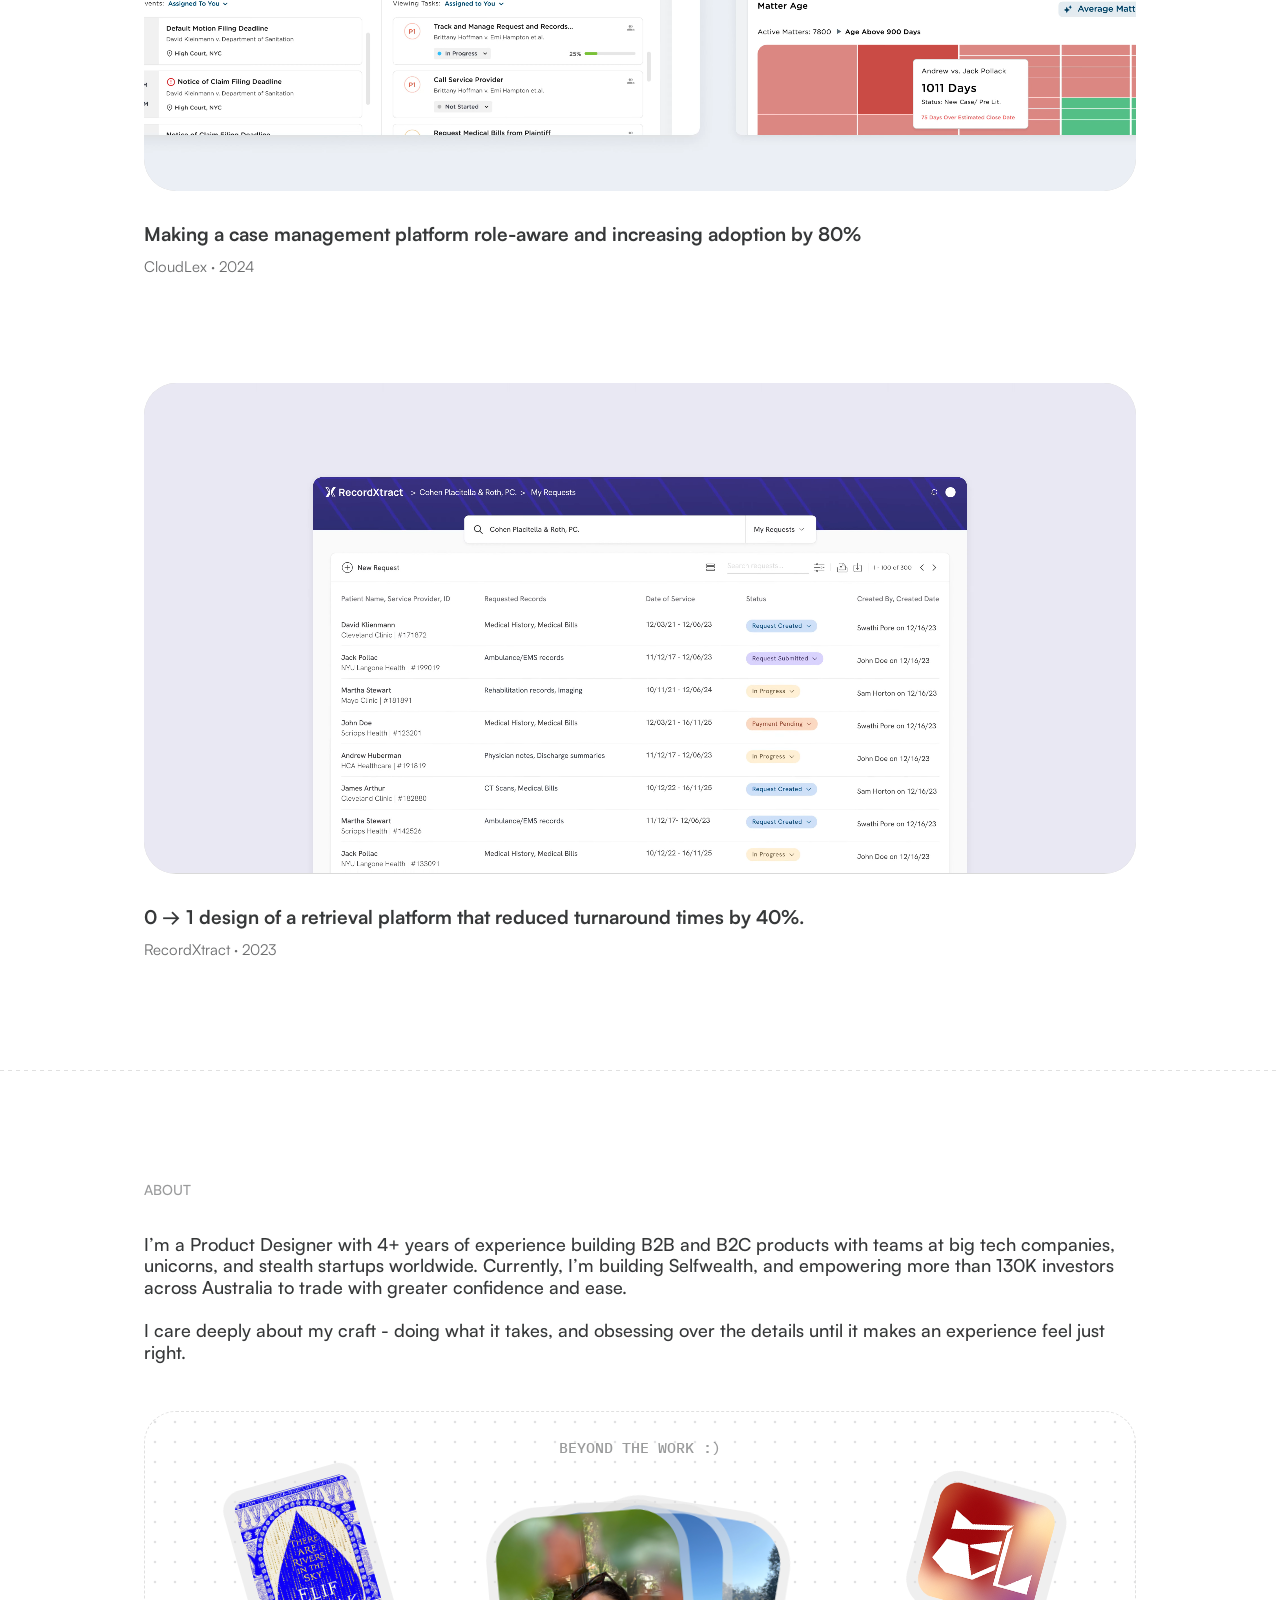
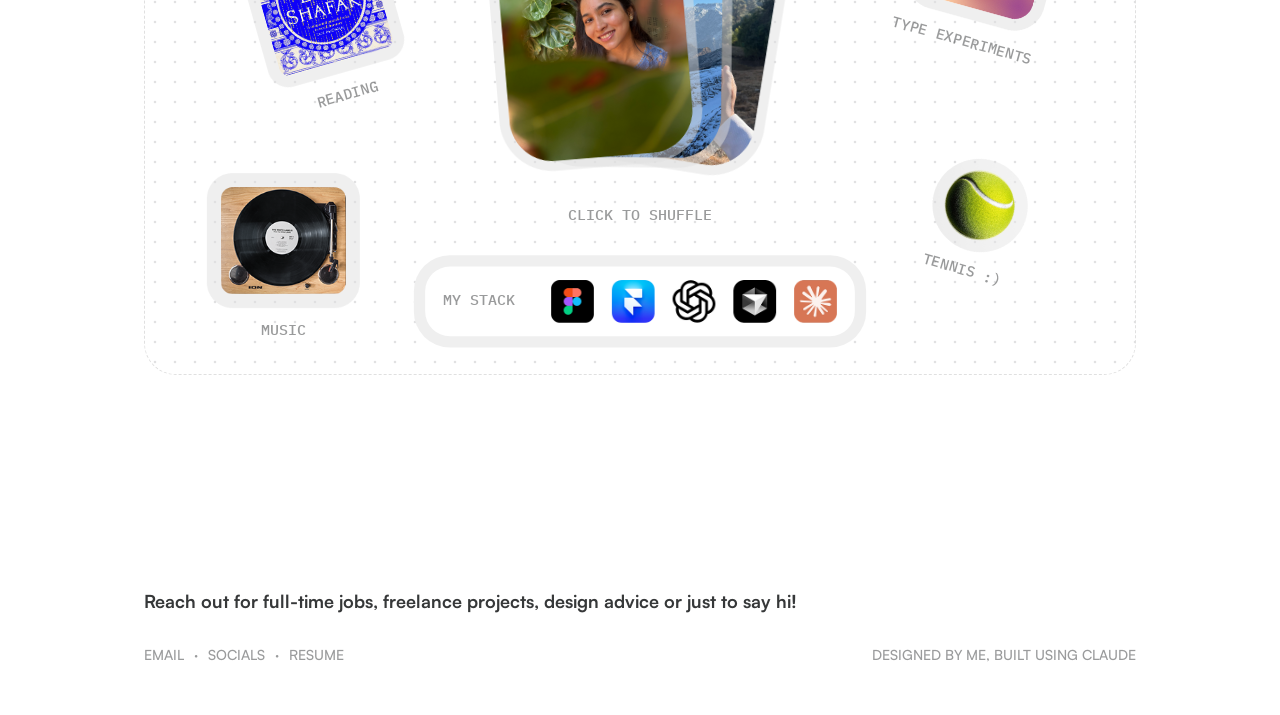
==== commit 5c9bf7dd: "Replace em dashes with hyphens to match original copy The site's copy (page titles, meta description" ====
--- a/index.html
+++ b/index.html
@@ -3,7 +3,7 @@
 <head>
 <meta charset="UTF-8">
 <meta name="viewport" content="width=device-width, initial-scale=1.0">
-<title>Sumaiya Deshpande — Product Designer</title>
+<title>Sumaiya Deshpande - Product Designer</title>
 <meta name="description" content="Product designer with 4+ years across WealthTech, LegalTech, Healthcare and Generative AI. Selected work and beliefs.">
 <link rel="preload" href="fonts/Satoshi-Medium.woff2" as="font" type="font/woff2" crossorigin>
 <link rel="preload" href="fonts/Satoshi-Bold.woff2" as="font" type="font/woff2" crossorigin>
@@ -352,7 +352,7 @@
 
 <nav class="site-nav">
   <div class="wrap site-nav-inner">
-  <a class="site-logo" href="index.html" aria-label="Sumaiya Deshpande — Home">
+  <a class="site-logo" href="index.html" aria-label="Sumaiya Deshpande - Home">
     <svg width="32" height="32" viewBox="0 0 32 32" fill="none" aria-hidden="true"><rect width="32" height="32" rx="12" fill="#363839"></rect><path d="M21.8545 8H19.7681C19.5183 8 19.4243 8.32693 19.6359 8.45962C19.8637 8.60244 19.7345 8.95493 19.4684 8.91672L14.41 8.1906C10.4739 7.70347 8.83404 13.0648 12.3692 14.8629L18.0747 17.7649C19.593 18.5371 20.1498 20.4269 19.2929 21.899L18.9988 22.4042C18.6499 23.0036 18.0087 23.3723 17.3152 23.3723C15.3957 23.3723 14.6331 20.8892 16.2218 19.8119L17.4304 18.9923C17.729 18.7898 17.6519 18.3302 17.3036 18.2362L13.5926 17.2346C11.405 16.6442 9.25351 18.292 9.25351 20.5579C9.25351 22.4589 10.7946 24 12.6957 24H19.5456C20.9242 24 22.1479 23.1172 22.5827 21.8089C23.0832 20.3029 22.4045 18.6576 20.9878 17.9425L14.129 14.4804L12.8562 13.7491C11.9553 13.2313 11.5022 12.1826 11.7429 11.1717C11.9724 10.2078 12.7827 9.49208 13.7675 9.38333L13.8785 9.37107C15.2969 9.21444 16.5592 10.2727 16.6526 11.6966L16.8398 14.5528C16.8543 14.7745 17.039 14.9488 17.2605 14.9316C19.8708 14.7283 21.9156 12.5275 21.8797 9.86479L21.8545 8Z" fill="white"></path></svg>
   </a>
   <div class="nav-pill">
@@ -432,9 +432,8 @@
     <div class="wrap">
       <p class="eyebrow section-label">About</p>
       <div class="about-intro reveal">
-        <p>I&rsquo;m a Product Designer with 4+ years of experience building B2B and B2C products with teams at big tech companies, unicorns, and stealth startups worldwide.</p>
-        <p>Currently, I&rsquo;m building Selfwealth — empowering more than 130K investors across Australia to trade with greater confidence and ease.</p>
-        <p>I care deeply about my craft — doing what it takes, and obsessing over the details until it makes an experience feel just right.</p>
+        <p>I&rsquo;m a Product Designer with 4+ years of experience building B2B and B2C products with teams at big tech companies, unicorns, and stealth startups worldwide. Currently, I&rsquo;m building Selfwealth, and empowering more than 130K investors across Australia to trade with greater confidence and ease.</p>
+        <p>I care deeply about my craft - doing what it takes, and obsessing over the details until it makes an experience feel just right.</p>
       </div>
       <div class="about-board-wrap reveal">
         <div class="about-board">
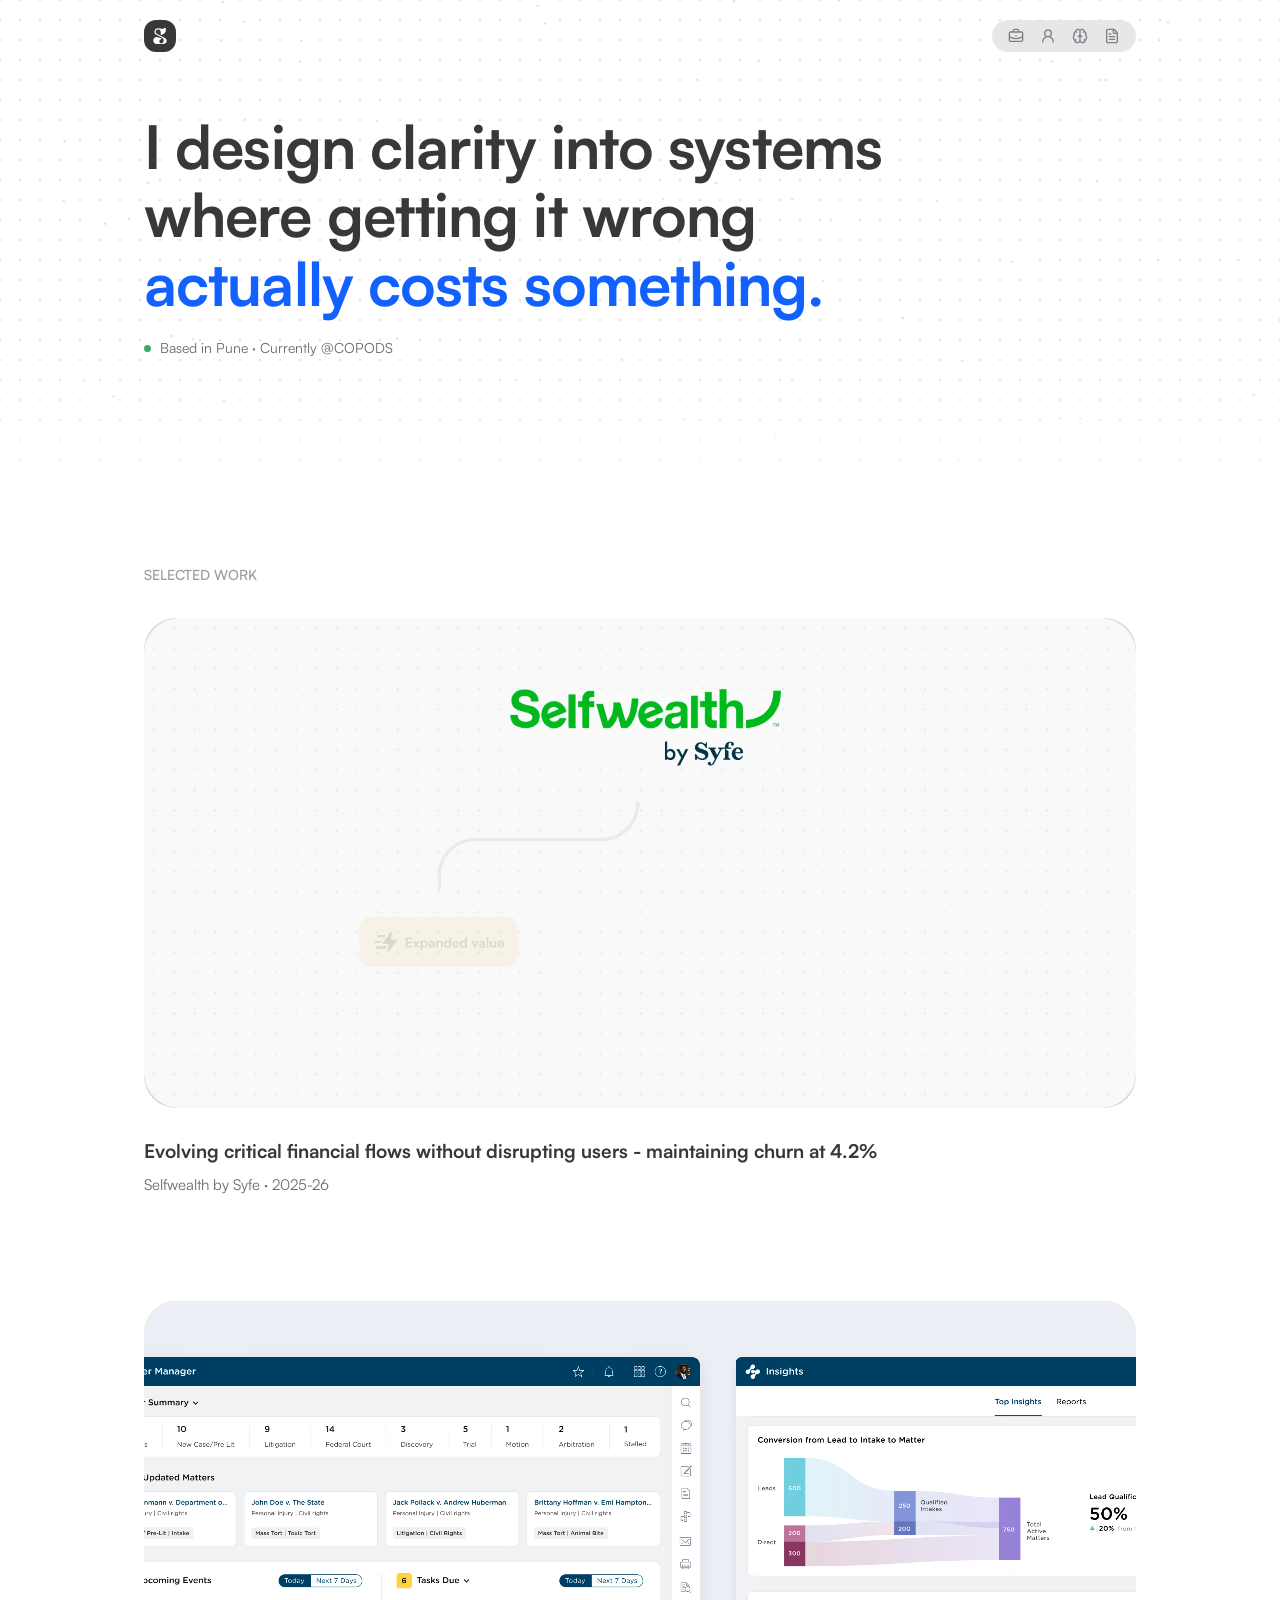
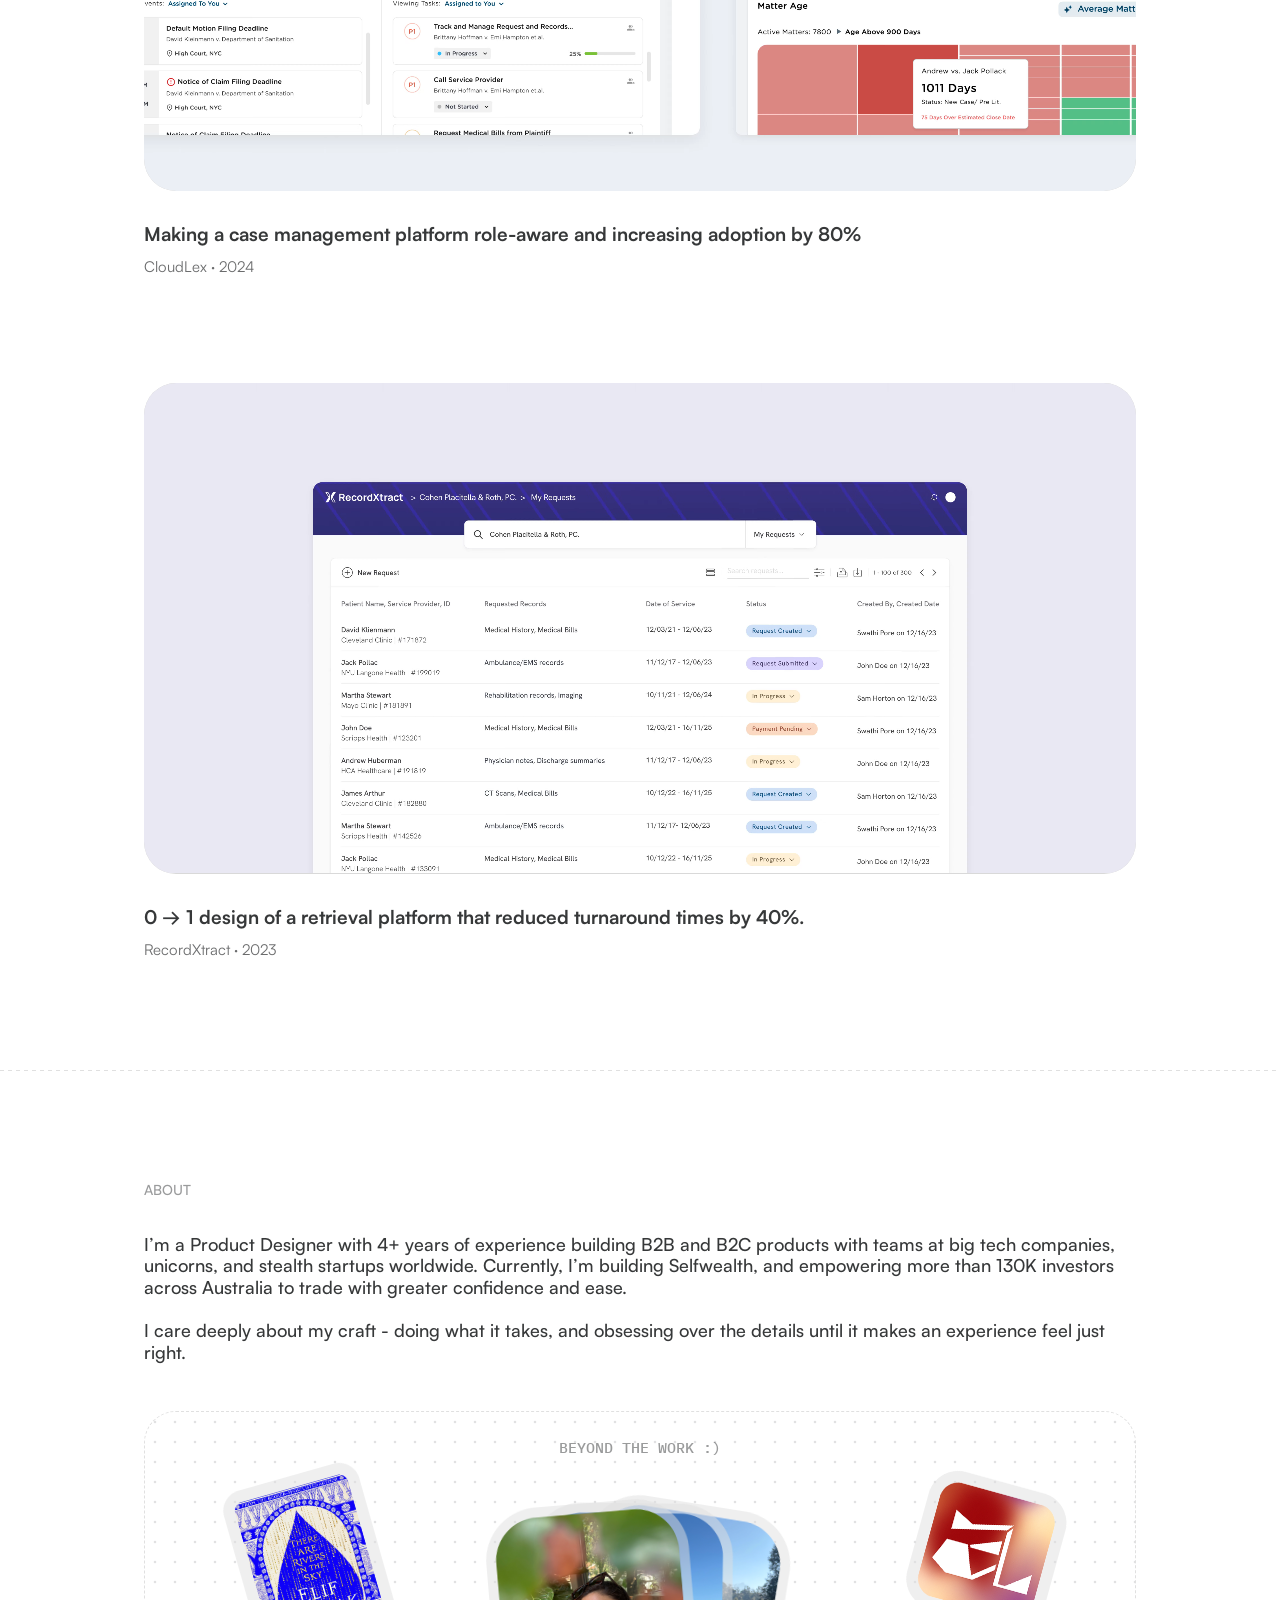
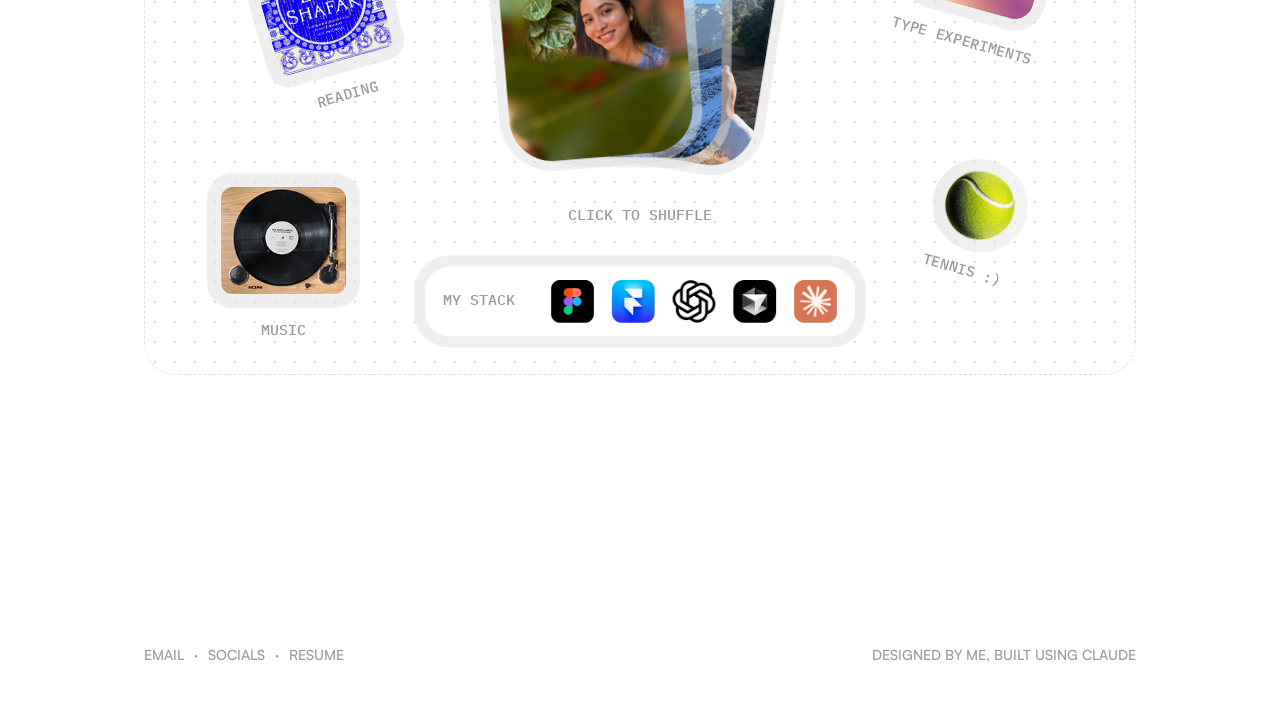
==== commit 0078406f: "Add favicon reusing the site's nav logo mark The site had no favicon at all, so browser tabs fell ba" ====
--- a/index.html
+++ b/index.html
@@ -5,6 +5,9 @@
 <meta name="viewport" content="width=device-width, initial-scale=1.0">
 <title>Sumaiya Deshpande - Product Designer</title>
 <meta name="description" content="Product designer with 4+ years across WealthTech, LegalTech, Healthcare and Generative AI. Selected work and beliefs.">
+<link rel="icon" href="favicon.svg" type="image/svg+xml">
+<link rel="icon" href="favicon.ico" sizes="any">
+<link rel="apple-touch-icon" href="apple-touch-icon.png">
 <link rel="preload" href="fonts/Satoshi-Medium.woff2" as="font" type="font/woff2" crossorigin>
 <link rel="preload" href="fonts/Satoshi-Bold.woff2" as="font" type="font/woff2" crossorigin>
 <link rel="stylesheet" href="style.css">
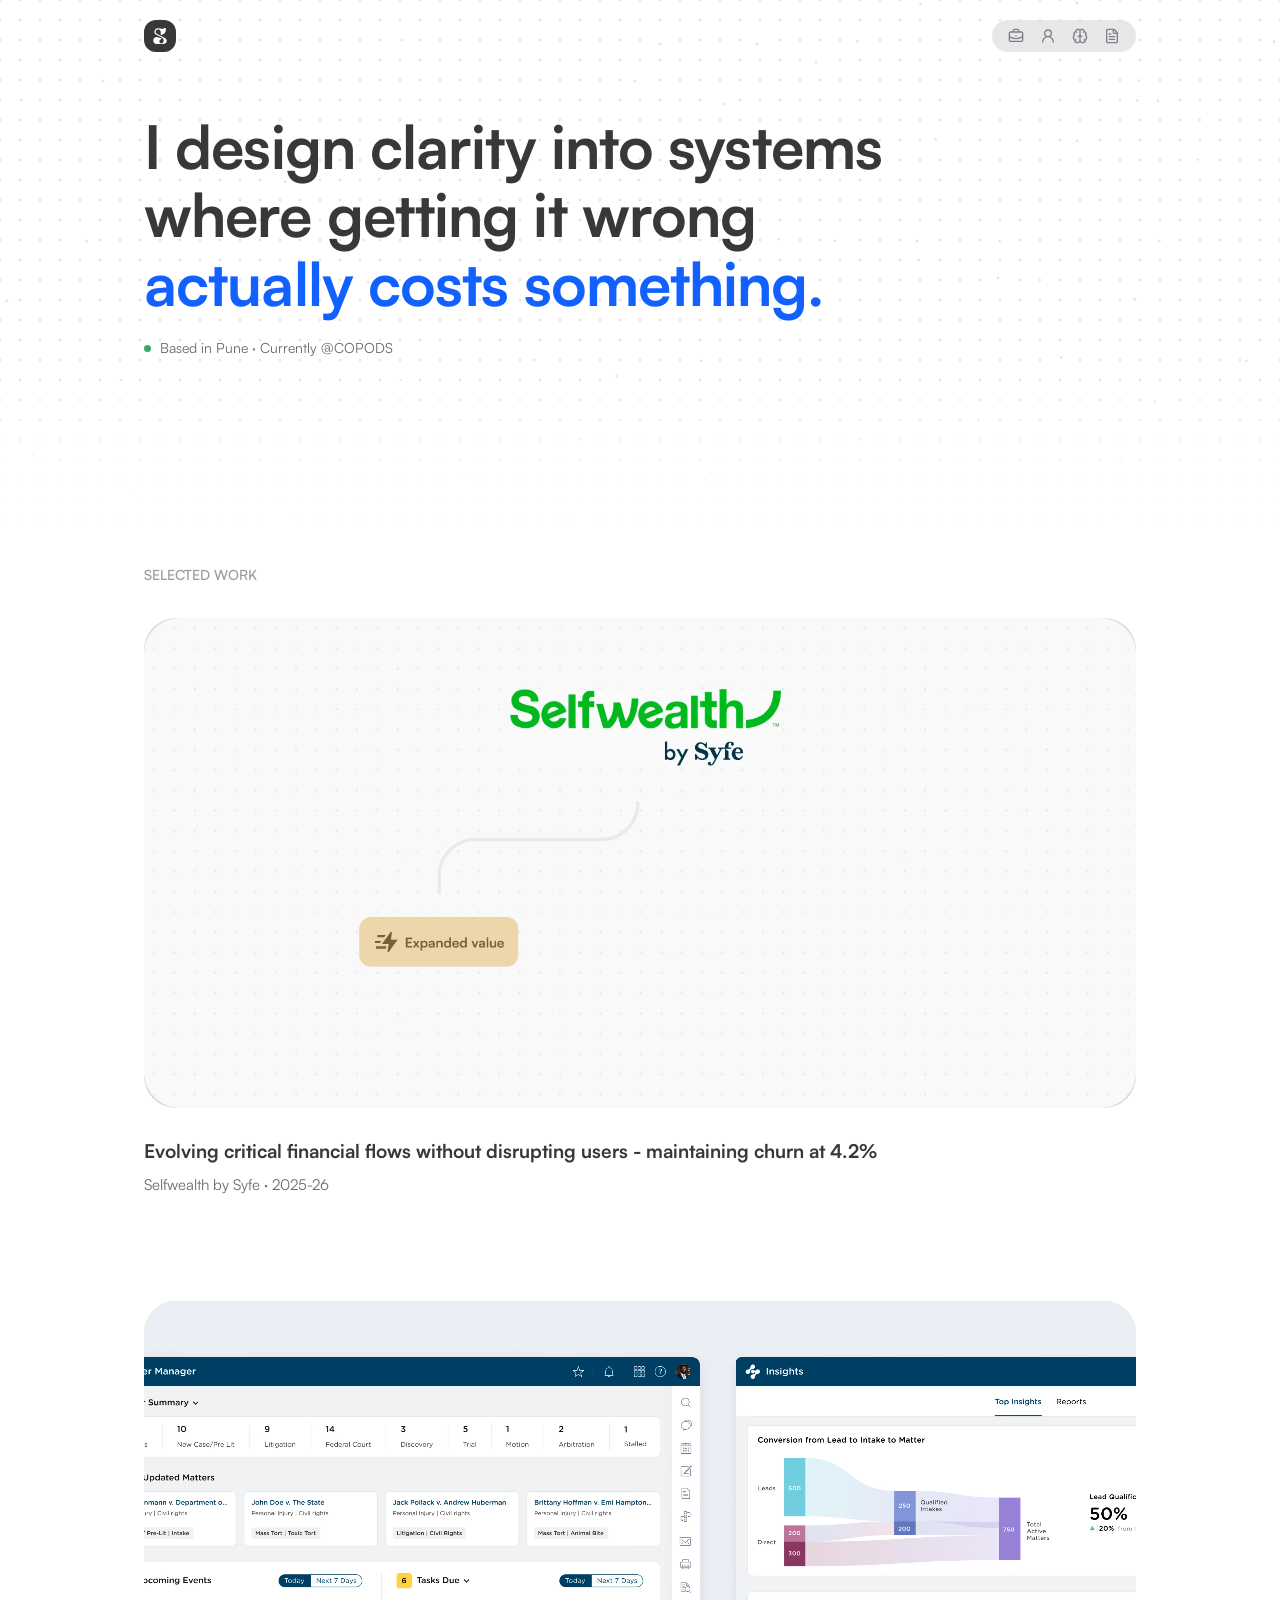
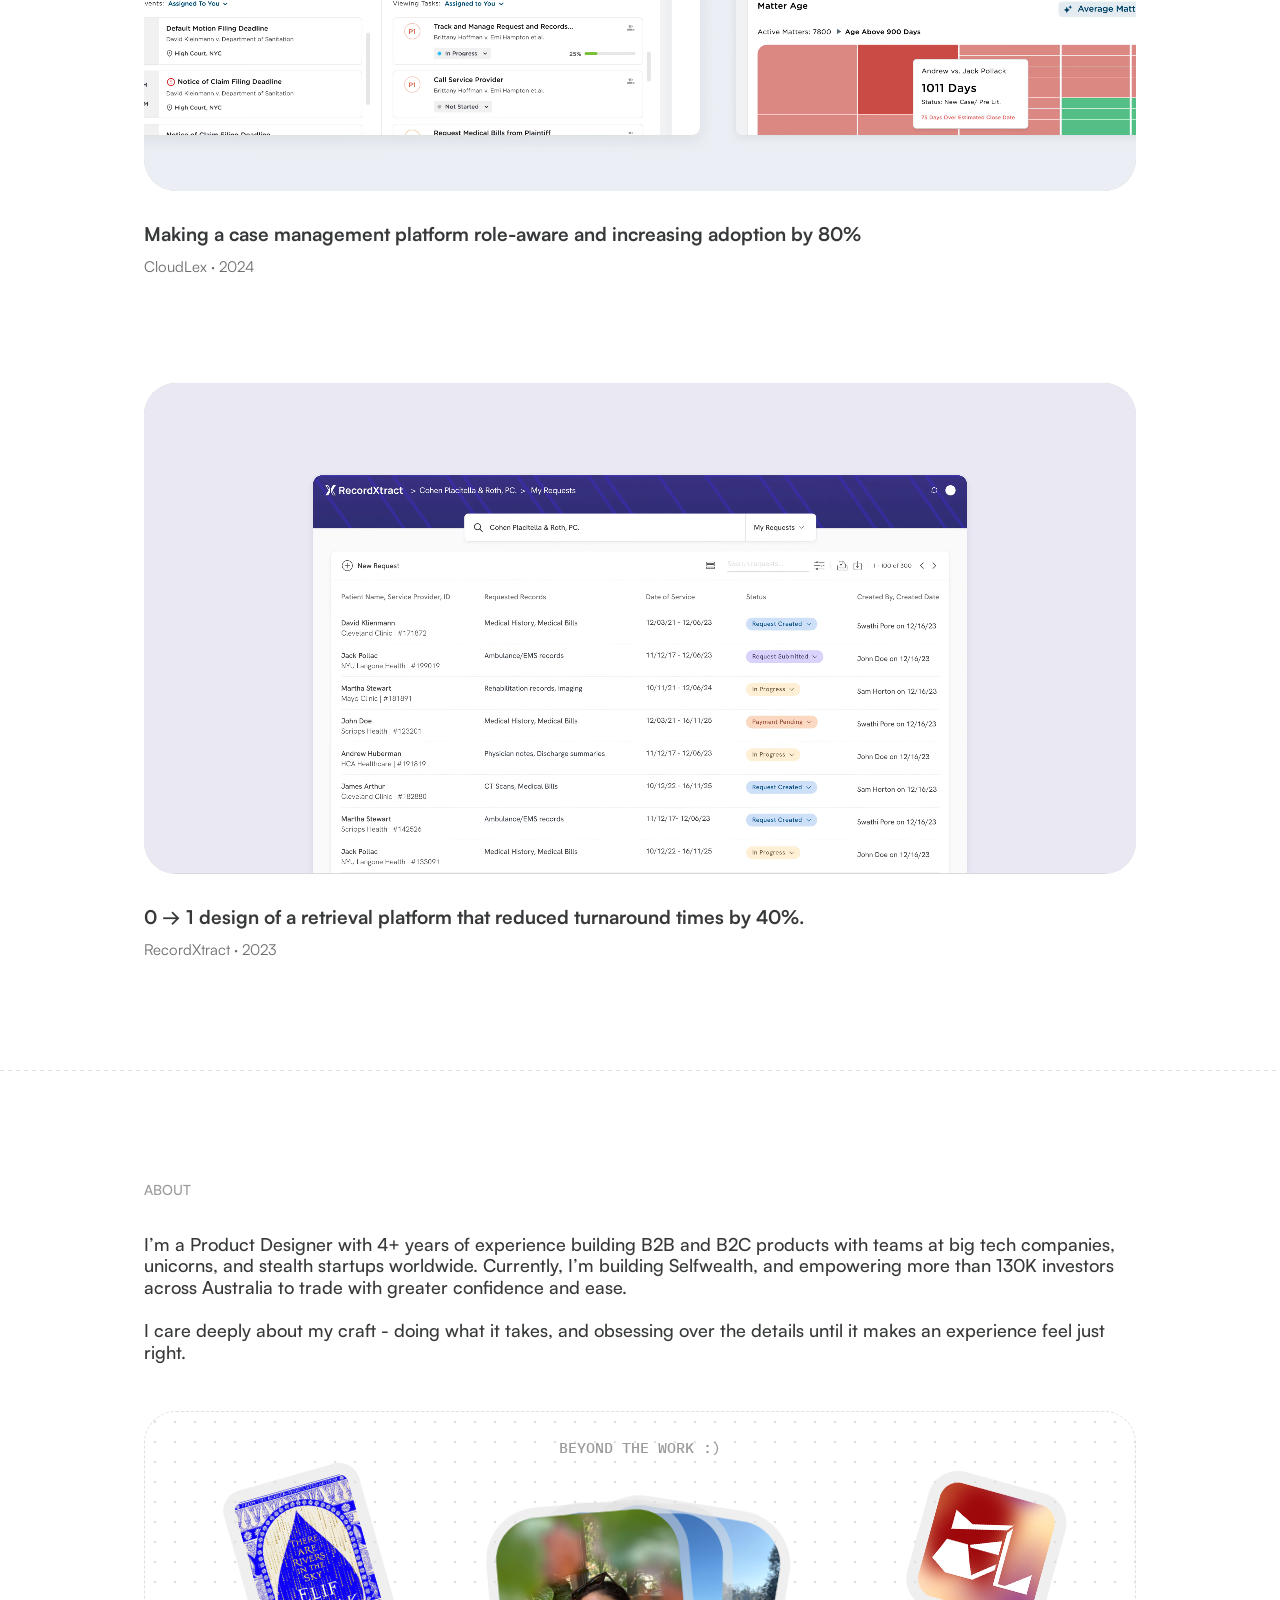
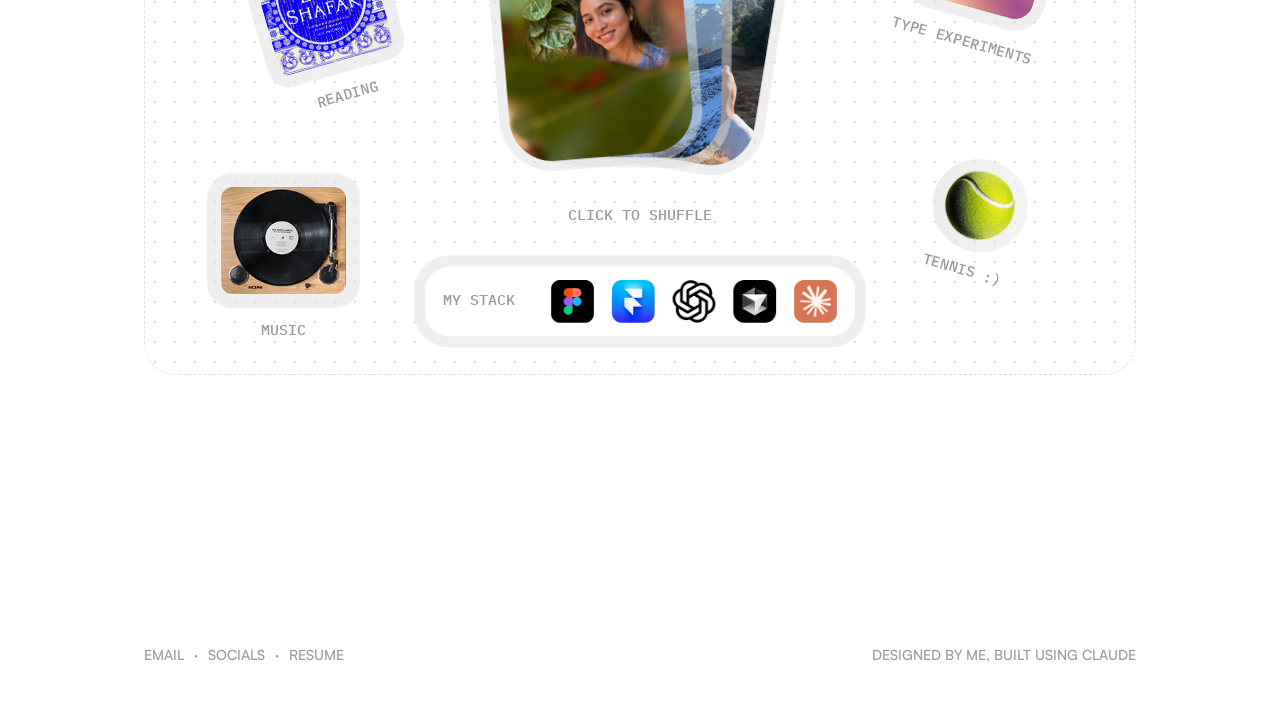
==== commit 59261cf3: "Open Selfwealth and CloudLex in Figma, add link previews - Selfwealth and CloudLex work cards now op" ====
--- a/index.html
+++ b/index.html
@@ -5,6 +5,19 @@
 <meta name="viewport" content="width=device-width, initial-scale=1.0">
 <title>Sumaiya Deshpande - Product Designer</title>
 <meta name="description" content="Product designer with 4+ years across WealthTech, LegalTech, Healthcare and Generative AI. Selected work and beliefs.">
+<meta property="og:type" content="website">
+<meta property="og:site_name" content="Sumaiya Deshpande">
+<meta property="og:title" content="Sumaiya Deshpande - Product Designer">
+<meta property="og:description" content="Product designer with 4+ years across WealthTech, LegalTech, Healthcare and Generative AI. Selected work and beliefs.">
+<meta property="og:url" content="https://sumaiya-portfolio-chi.vercel.app/">
+<meta property="og:image" content="https://sumaiya-portfolio-chi.vercel.app/og-image.png">
+<meta property="og:image:width" content="2400">
+<meta property="og:image:height" content="1260">
+<meta property="og:image:alt" content="I design clarity into systems where getting it wrong actually costs something. - Sumaiya Deshpande, Product Designer">
+<meta name="twitter:card" content="summary_large_image">
+<meta name="twitter:title" content="Sumaiya Deshpande - Product Designer">
+<meta name="twitter:description" content="Product designer with 4+ years across WealthTech, LegalTech, Healthcare and Generative AI. Selected work and beliefs.">
+<meta name="twitter:image" content="https://sumaiya-portfolio-chi.vercel.app/og-image.png">
 <link rel="icon" href="favicon.svg" type="image/svg+xml">
 <link rel="icon" href="favicon.ico" sizes="any">
 <link rel="apple-touch-icon" href="apple-touch-icon.png">
@@ -392,13 +405,9 @@
       <p class="eyebrow section-label">Selected work</p>
 
       <div class="work-list">
-        <a href="selfwealth.html" class="work-card work-card--nda reveal">
+        <a href="https://www.figma.com/proto/OBrLd8HbOlT8BF2WOJSk0A/Case-Studies?node-id=528-4138&amp;page-id=0%3A1&amp;starting-point-node-id=528%3A4138&amp;scaling=scale-down-width&amp;content-scaling=fixed&amp;hide-ui=1" target="_blank" rel="noopener" class="work-card reveal">
           <div class="work-card-media">
             <video class="scroll-video" src="videos/selfwealth-intro-animation.webm" muted loop playsinline preload="metadata" aria-hidden="true"></video>
-            <span class="work-card-nda-badge" aria-hidden="true">
-              <svg viewBox="0 0 24 24" fill="none" xmlns="http://www.w3.org/2000/svg"><rect x="5" y="11" width="14" height="10" rx="2" stroke="currentColor" stroke-width="2"/><path d="M8 11V7a4 4 0 0 1 8 0v4" stroke="currentColor" stroke-width="2"/></svg>
-              <span>Under NDA</span>
-            </span>
           </div>
           <div class="work-card-info">
             <span class="work-name">Evolving critical financial flows without disrupting users - maintaining churn at 4.2%</span>
@@ -406,7 +415,7 @@
           </div>
         </a>
 
-        <a href="work-cloudlex.html" class="work-card reveal">
+        <a href="https://www.figma.com/proto/OBrLd8HbOlT8BF2WOJSk0A/Case-Studies?node-id=540-45108&amp;page-id=0%3A1&amp;starting-point-node-id=540%3A45108&amp;scaling=scale-down-width&amp;content-scaling=fixed&amp;hide-ui=1" target="_blank" rel="noopener" class="work-card reveal">
           <div class="work-card-media">
             <video class="scroll-video" src="videos/cloudlex-intro-splash.webm" muted loop playsinline preload="metadata" aria-hidden="true"></video>
           </div>
